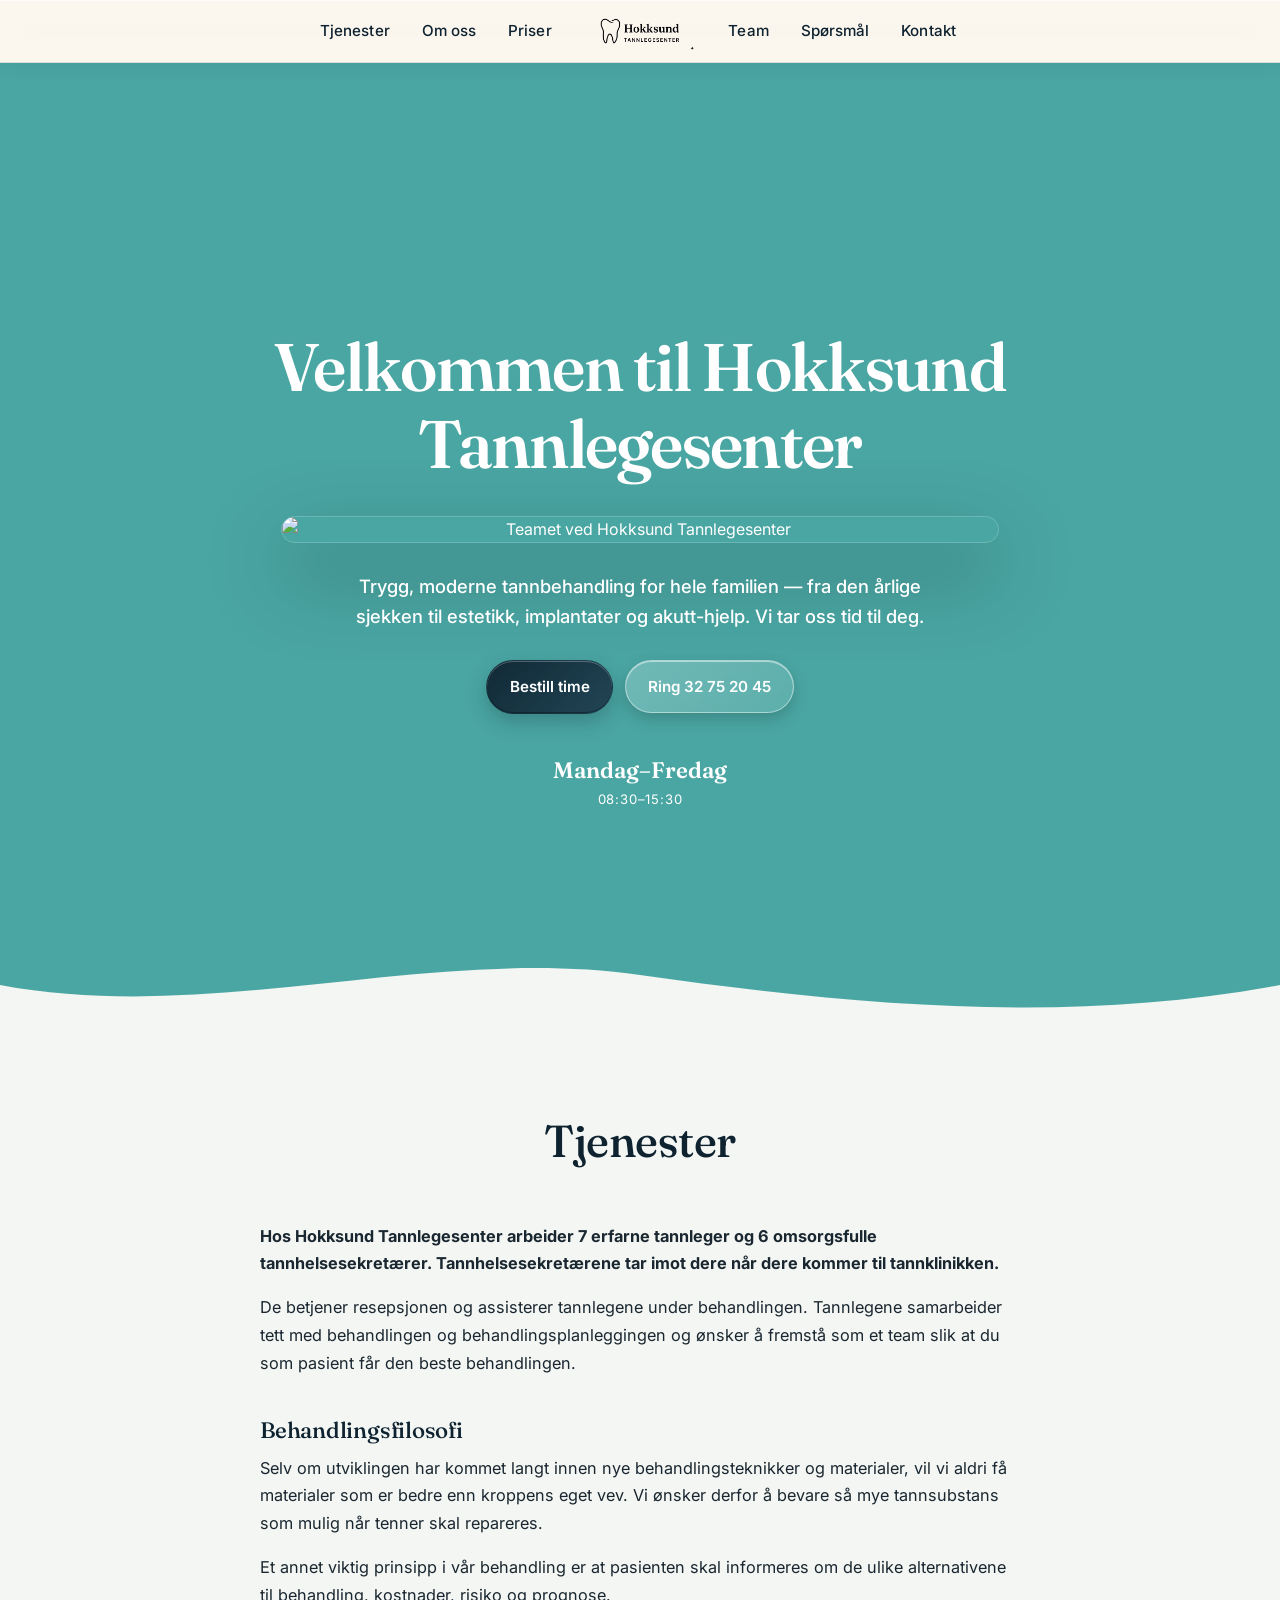
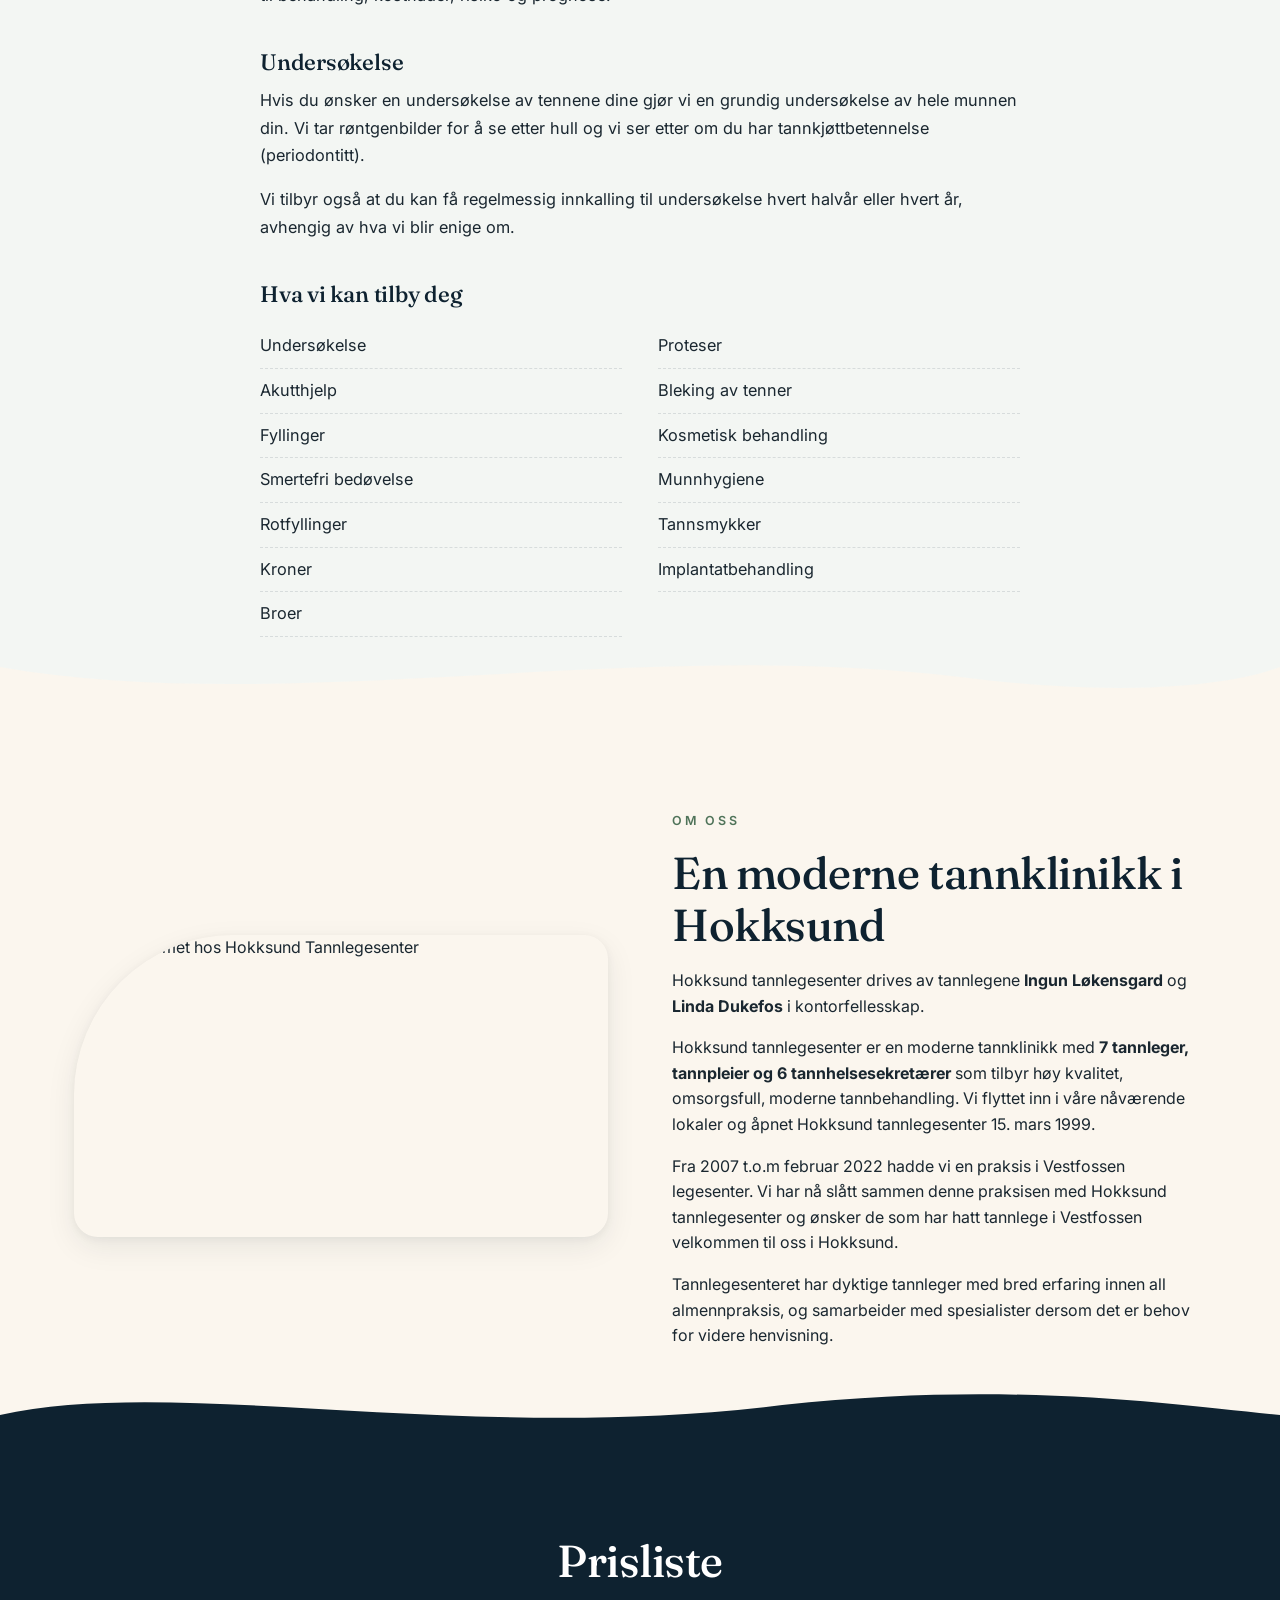
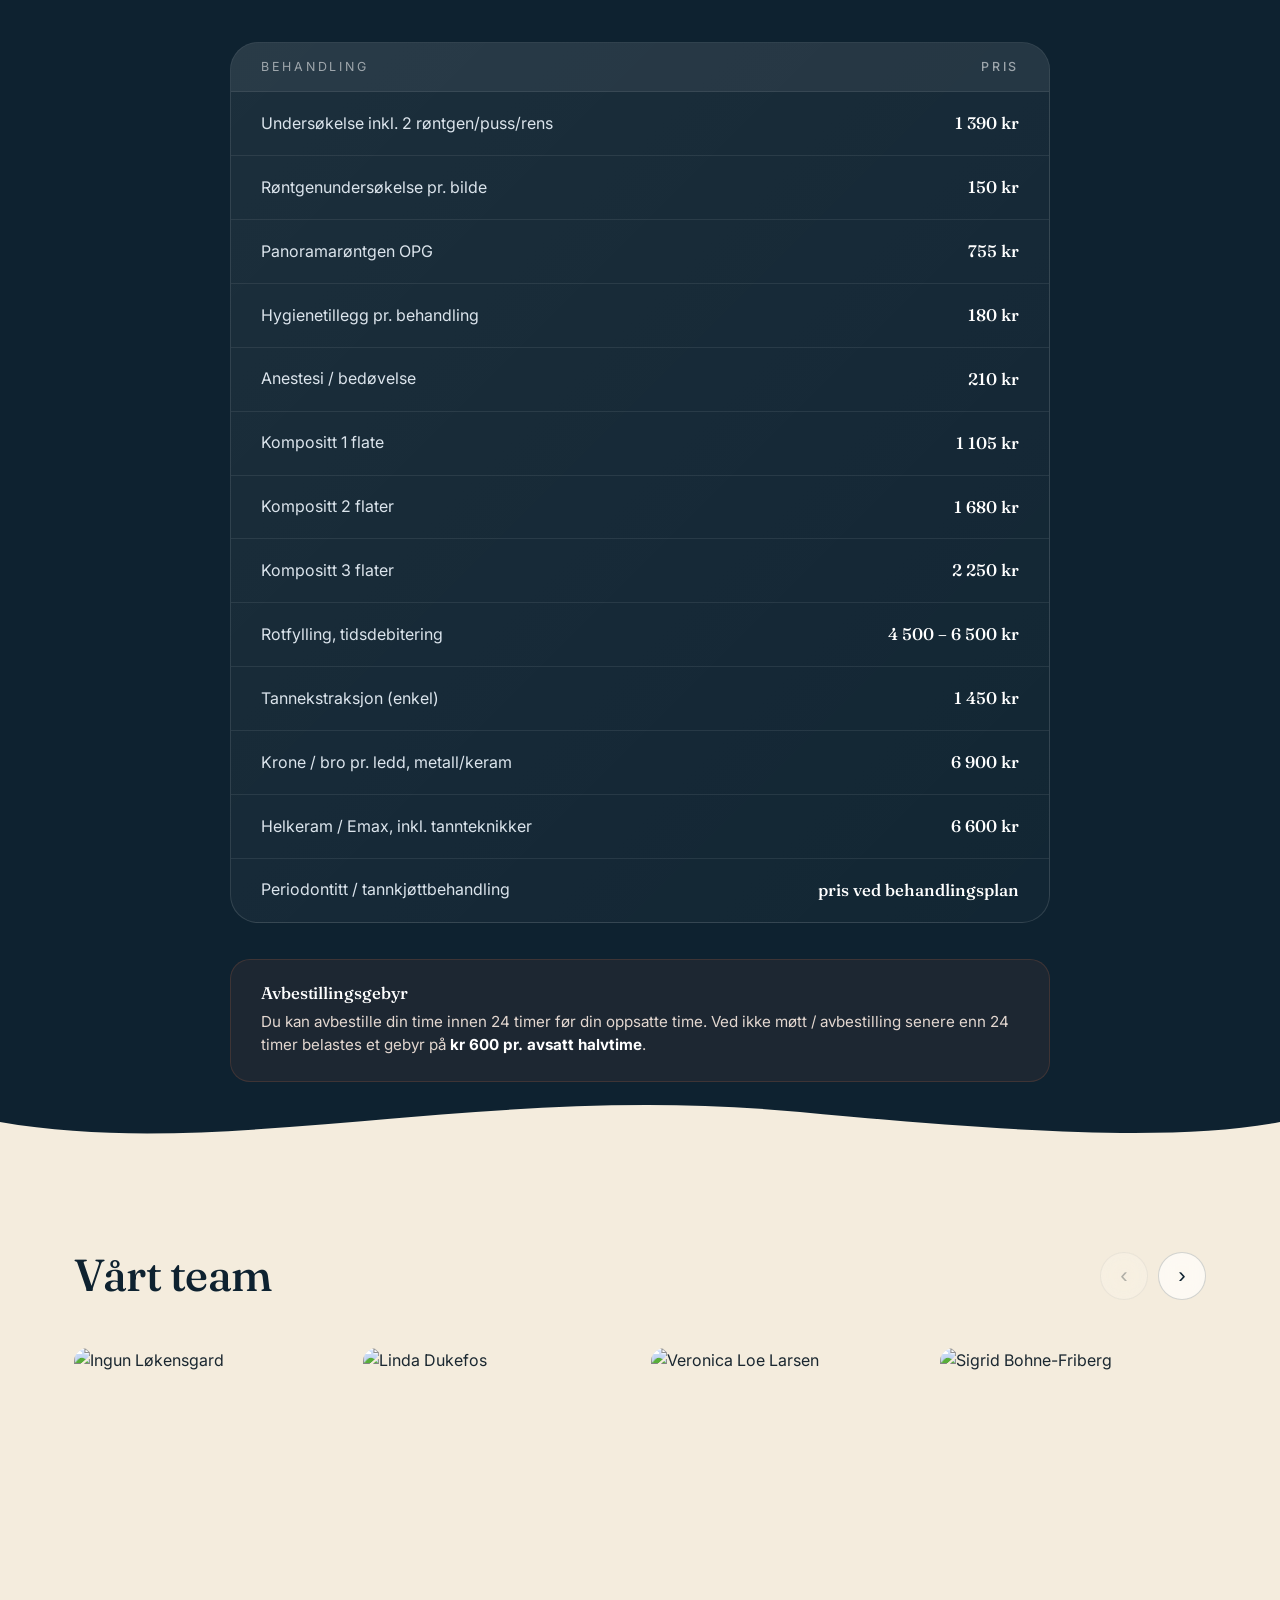
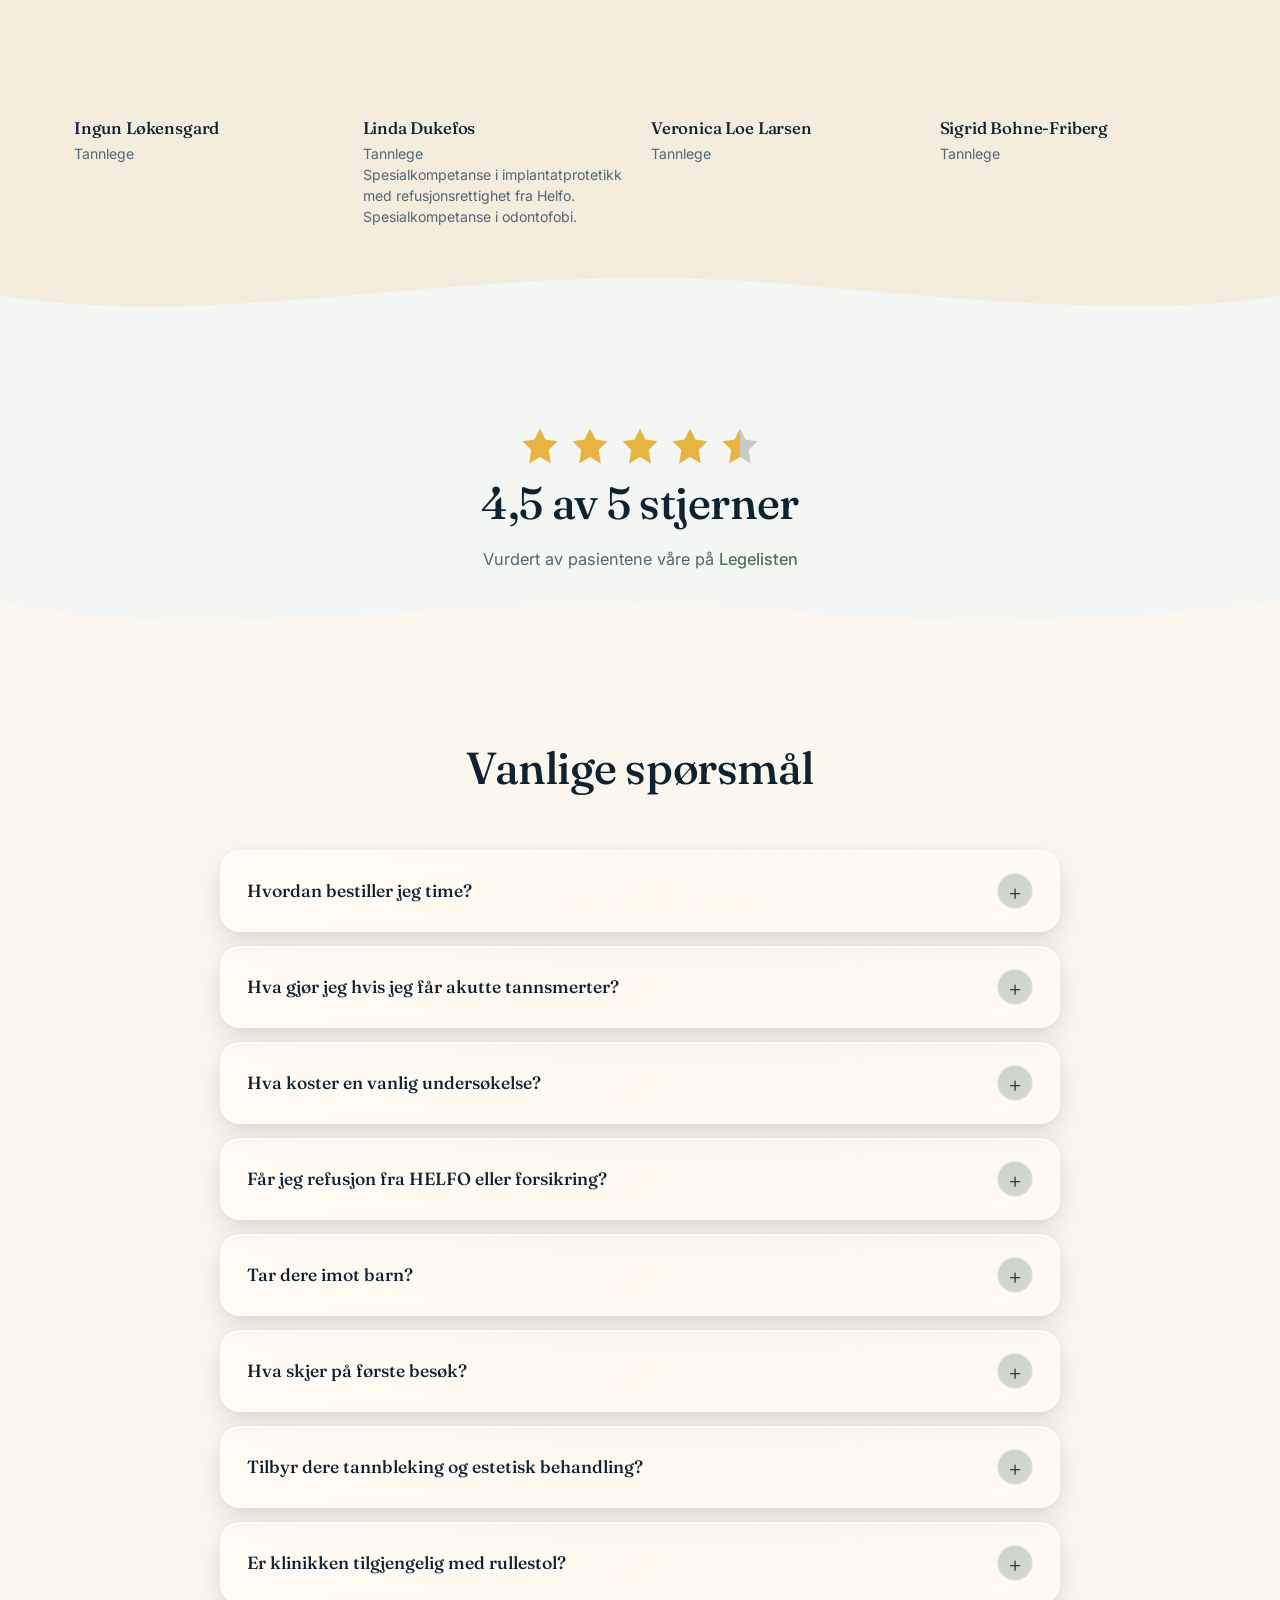
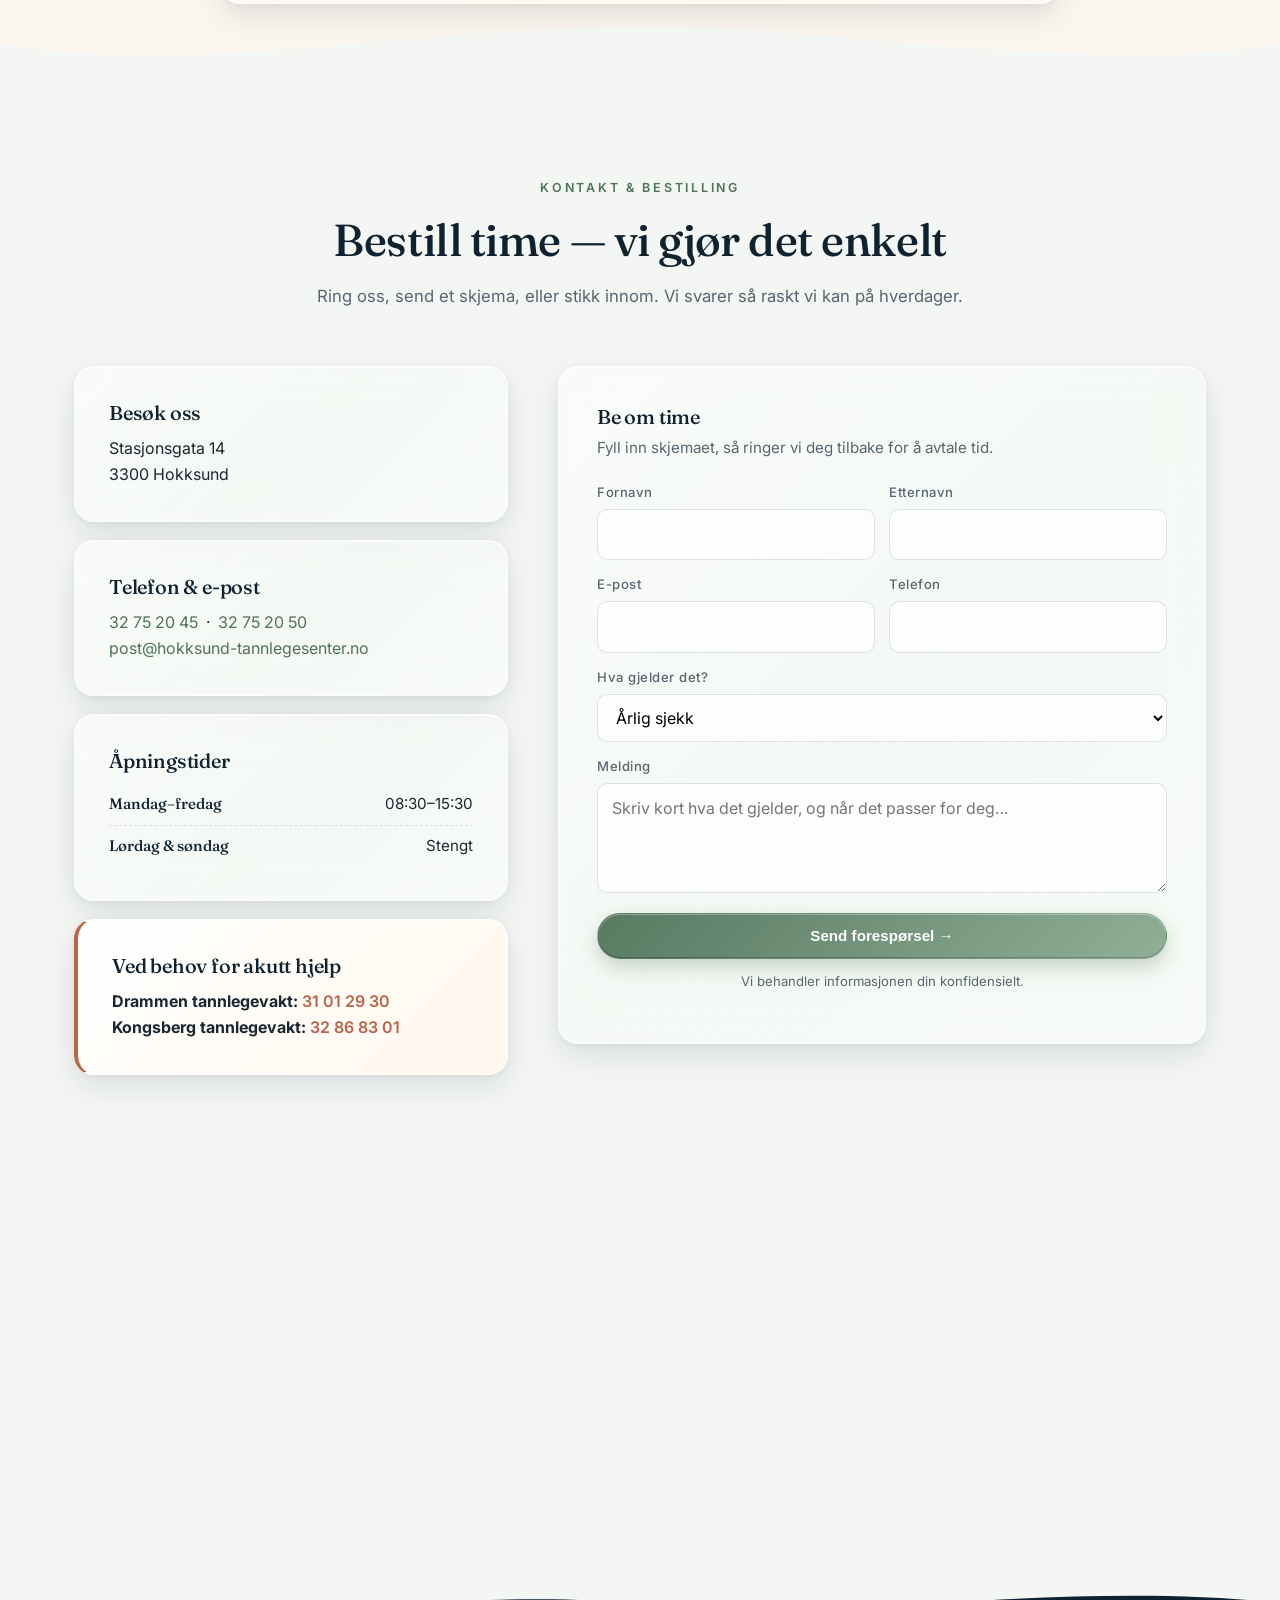
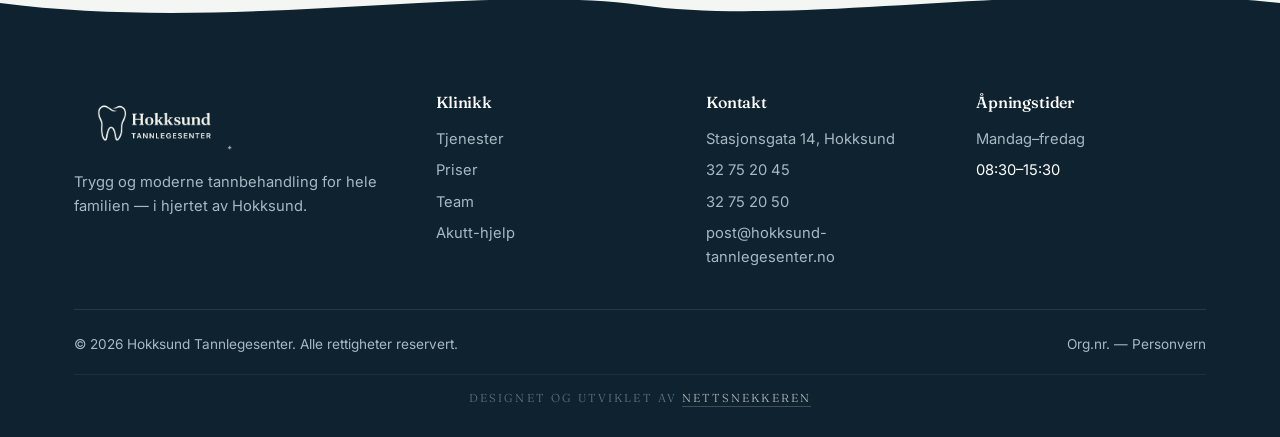
==== index.html @ 7dbadd1b "style(hero): lik font på hele overskriften — fjern italic-stil på klinikknavn" ====
<!doctype html>
<html lang="nb">
<head>
<meta charset="utf-8" />
<meta name="viewport" content="width=device-width,initial-scale=1" />
<title>Hokksund Tannlegesenter — Trygg og moderne tannhelse i Hokksund</title>
<meta name="description" content="Hokksund Tannlegesenter på Stasjonsgata 14. Allmenn tannbehandling, estetikk, implantater, kroner og akutt-hjelp. Bestill time enkelt på telefon eller skjema." />
<link rel="preconnect" href="https://fonts.googleapis.com">
<link rel="preconnect" href="https://fonts.gstatic.com" crossorigin>
<link href="https://fonts.googleapis.com/css2?family=Fraunces:ital,opsz,wght@0,9..144,400;0,9..144,500;0,9..144,600;0,9..144,700;1,9..144,400&family=Inter:wght@300;400;500;600;700&display=swap" rel="stylesheet">
<link rel="stylesheet" href="styles.css">
</head>
<body>

<header class="site">
  <div class="wrap nav nav-split">
    <nav class="menu menu-left" id="menu-left">
      <a href="#tjenester">Tjenester</a>
      <a href="#om">Om oss</a>
      <a href="#priser">Priser</a>
    </nav>
    <a href="#top" class="brand" aria-label="Hokksund Tannlegesenter">
      <img src="bilder/logo.png" alt="Hokksund Tannlegesenter" class="brand-logo" />
    </a>
    <nav class="menu menu-right" id="menu-right">
      <a href="#team">Team</a>
      <a href="#faq">Spørsmål</a>
      <a href="#kontakt">Kontakt</a>
    </nav>
    <button class="menu-toggle" aria-label="Meny" onclick="document.querySelectorAll('.menu').forEach(m=>m.classList.toggle('open'))">≡</button>
  </div>
</header>

<main id="top">

<!-- HERO -->
<section class="hero">
  <div class="blobs" aria-hidden="true"><span></span></div>
  <div class="wrap hero-grid">
    <div class="hero-copy reveal">
      <h1>Velkommen til Hokksund Tannlegesenter</h1>
      <img src="bilder/_TAB3661-Edit.jpg" alt="Teamet ved Hokksund Tannlegesenter" class="hero-team" />
      <p class="lead">Trygg, moderne tannbehandling for hele familien — fra den årlige sjekken til estetikk, implantater og akutt-hjelp. Vi tar oss tid til deg.</p>
      <div class="hero-cta">
        <a href="#bestill" class="btn btn-primary">Bestill time</a>
        <a href="tel:+4732752045" class="btn btn-ghost">Ring 32 75 20 45</a>
      </div>
      <div class="hero-meta">
        <div><b>Mandag–Fredag</b><span>08:30–15:30</span></div>
      </div>
    </div>
  </div>
  <div class="wave" aria-hidden="true">
    <svg viewBox="0 0 1440 80" preserveAspectRatio="none"><path d="M0,40 C240,80 480,0 720,30 C960,60 1200,80 1440,40 L1440,80 L0,80 Z" fill="#f3f6f3"/></svg>
  </div>
</section>

<!-- TJENESTER -->
<section class="services" id="tjenester">
  <div class="blobs" aria-hidden="true"><span></span></div>
  <div class="wrap">
    <div class="section-head reveal">
      <h2>Tjenester</h2>
    </div>

    <div class="services-text reveal">
      <p><b>Hos Hokksund Tannlegesenter arbeider 7 erfarne tannleger og 6 omsorgsfulle tannhelsesekretærer. Tannhelsesekretærene tar imot dere når dere kommer til tannklinikken.</b></p>
      <p>De betjener resepsjonen og assisterer tannlegene under behandlingen. Tannlegene samarbeider tett med behandlingen og behandlingsplanleggingen og ønsker å fremstå som et team slik at du som pasient får den beste behandlingen.</p>

      <h3>Behandlingsfilosofi</h3>
      <p>Selv om utviklingen har kommet langt innen nye behandlingsteknikker og materialer, vil vi aldri få materialer som er bedre enn kroppens eget vev. Vi ønsker derfor å bevare så mye tannsubstans som mulig når tenner skal repareres.</p>
      <p>Et annet viktig prinsipp i vår behandling er at pasienten skal informeres om de ulike alternativene til behandling, kostnader, risiko og prognose.</p>

      <h3>Undersøkelse</h3>
      <p>Hvis du ønsker en undersøkelse av tennene dine gjør vi en grundig undersøkelse av hele munnen din. Vi tar røntgenbilder for å se etter hull og vi ser etter om du har tannkjøttbetennelse (periodontitt).</p>
      <p>Vi tilbyr også at du kan få regelmessig innkalling til undersøkelse hvert halvår eller hvert år, avhengig av hva vi blir enige om.</p>

      <h3>Hva vi kan tilby deg</h3>
      <ul>
        <li>Undersøkelse</li>
        <li>Akutthjelp</li>
        <li>Fyllinger</li>
        <li>Smertefri bedøvelse</li>
        <li>Rotfyllinger</li>
        <li>Kroner</li>
        <li>Broer</li>
        <li>Proteser</li>
        <li>Bleking av tenner</li>
        <li>Kosmetisk behandling</li>
        <li>Munnhygiene</li>
        <li>Tannsmykker</li>
        <li>Implantatbehandling</li>
      </ul>
    </div>
  </div>
  <div class="wave" aria-hidden="true">
    <svg viewBox="0 0 1440 80" preserveAspectRatio="none"><path d="M0,30 C320,80 720,0 1080,40 C1260,60 1380,50 1440,30 L1440,80 L0,80 Z" fill="#fbf6ee"/></svg>
  </div>
</section>

<!-- OM OSS -->
<section class="about" id="om">
  <div class="wrap about-grid">
    <div class="about-img reveal">
      <img src="bilder/banner_da9343d978b34caf89ab7053d67ffefe.jpg" alt="Venterommet hos Hokksund Tannlegesenter" />
    </div>
    <div class="about-text reveal">
      <span class="eyebrow">Om oss</span>
      <h2>En moderne tannklinikk i Hokksund</h2>
      <p>Hokksund tannlegesenter drives av tannlegene <b>Ingun Løkensgard</b> og <b>Linda Dukefos</b> i kontorfellesskap.</p>
      <p>Hokksund tannlegesenter er en moderne tannklinikk med <b>7 tannleger, tannpleier og 6 tannhelsesekretærer</b> som tilbyr høy kvalitet, omsorgsfull, moderne tannbehandling. Vi flyttet inn i våre nåværende lokaler og åpnet Hokksund tannlegesenter 15. mars 1999.</p>
      <p>Fra 2007 t.o.m februar 2022 hadde vi en praksis i Vestfossen legesenter. Vi har nå slått sammen denne praksisen med Hokksund tannlegesenter og ønsker de som har hatt tannlege i Vestfossen velkommen til oss i Hokksund.</p>
      <p>Tannlegesenteret har dyktige tannleger med bred erfaring innen all almennpraksis, og samarbeider med spesialister dersom det er behov for videre henvisning.</p>
    </div>
  </div>
  <div class="wave" aria-hidden="true">
    <svg viewBox="0 0 1440 80" preserveAspectRatio="none"><path d="M0,50 C200,10 520,80 880,40 C1140,15 1320,40 1440,50 L1440,80 L0,80 Z" fill="#0e2230"/></svg>
  </div>
</section>

<!-- PRISER -->
<section class="prices" id="priser">
  <div class="blobs dark" aria-hidden="true"><span></span></div>
  <div class="wrap">
    <div class="section-head reveal">
      <h2>Prisliste</h2>
    </div>

    <div class="price-table reveal">
      <div class="price-row price-head"><span>Behandling</span><span>Pris</span></div>
      <div class="price-row"><span>Undersøkelse inkl. 2 røntgen/puss/rens</span><span>1 390 kr</span></div>
      <div class="price-row"><span>Røntgenundersøkelse pr. bilde</span><span>150 kr</span></div>
      <div class="price-row"><span>Panoramarøntgen OPG</span><span>755 kr</span></div>
      <div class="price-row"><span>Hygienetillegg pr. behandling</span><span>180 kr</span></div>
      <div class="price-row"><span>Anestesi / bedøvelse</span><span>210 kr</span></div>
      <div class="price-row"><span>Kompositt 1 flate</span><span>1 105 kr</span></div>
      <div class="price-row"><span>Kompositt 2 flater</span><span>1 680 kr</span></div>
      <div class="price-row"><span>Kompositt 3 flater</span><span>2 250 kr</span></div>
      <div class="price-row"><span>Rotfylling, tidsdebitering</span><span>4 500 – 6 500 kr</span></div>
      <div class="price-row"><span>Tannekstraksjon (enkel)</span><span>1 450 kr</span></div>
      <div class="price-row"><span>Krone / bro pr. ledd, metall/keram</span><span>6 900 kr</span></div>
      <div class="price-row"><span>Helkeram / Emax, inkl. tannteknikker</span><span>6 600 kr</span></div>
      <div class="price-row"><span>Periodontitt / tannkjøttbehandling</span><span>pris ved behandlingsplan</span></div>
    </div>

    <div class="price-note reveal">
      <h4>Avbestillingsgebyr</h4>
      <p>Du kan avbestille din time innen 24 timer før din oppsatte time. Ved ikke møtt / avbestilling senere enn 24 timer belastes et gebyr på <b>kr 600 pr. avsatt halvtime</b>.</p>
    </div>
  </div>
  <div class="wave" aria-hidden="true">
    <svg viewBox="0 0 1440 80" preserveAspectRatio="none"><path d="M0,40 C260,80 540,0 900,30 C1140,50 1320,60 1440,40 L1440,80 L0,80 Z" fill="#f4ecdd"/></svg>
  </div>
</section>

<!-- TEAM -->
<section class="team" id="team">
  <div class="wrap">
    <div class="team-head reveal">
      <h2 style="margin:0">Vårt team</h2>
      <div class="carousel-controls" role="group" aria-label="Bla i team">
        <button class="car-btn" id="car-prev" aria-label="Forrige">‹</button>
        <button class="car-btn" id="car-next" aria-label="Neste">›</button>
      </div>
    </div>

    <div class="carousel reveal" id="team-carousel" tabindex="0" aria-label="Team-medlemmer">
      <article class="member">
        <img src="bilder/Ansatte/9d9726_5709b20d16c748d5910fba307d725a94~mv2_d_4912_7360_s_4_2.jpg" alt="Ingun Løkensgard" />
        <h4>Ingun Løkensgard</h4><span>Tannlege</span>
      </article>
      <article class="member">
        <img src="bilder/Ansatte/9d9726_c5de502cf5ed40feb61318f4809c5e9b~mv2_d_4912_7360_s_4_2.jpg" alt="Linda Dukefos" />
        <h4>Linda Dukefos</h4><span>Tannlege<br/>Spesialkompetanse i implantatprotetikk med refusjonsrettighet fra Helfo.<br/>Spesialkompetanse i odontofobi.</span>
      </article>
      <article class="member">
        <img src="bilder/Ansatte/9d9726_d9734b2fefc6433e8aa68c0edeaa9358~mv2_d_4912_7360_s_4_2.jpg" alt="Veronica Loe Larsen" />
        <h4>Veronica Loe Larsen</h4><span>Tannlege</span>
      </article>
      <article class="member">
        <img src="bilder/Ansatte/9d9726_a587ebb0a6254f548a4bd595db4a33b5~mv2_d_4912_7360_s_4_2.jpg" alt="Sigrid Bohne-Friberg" />
        <h4>Sigrid Bohne-Friberg</h4><span>Tannlege</span>
      </article>
      <article class="member">
        <img src="bilder/Ansatte/9d9726_49d2523dfeb4492e8a2172c023536623~mv2_d_4912_7360_s_4_2.jpg" alt="Line Gabriella Nagy" />
        <h4>Line Gabriella Nagy</h4><span>Tannlege</span>
      </article>
      <article class="member">
        <img src="bilder/Ansatte/9d9726_08f75b2525c740449045a3bdc81ad607~mv2_d_4912_7360_s_4_2.jpg" alt="Kristine Andersen" />
        <h4>Kristine Andersen</h4><span>Tannlege</span>
      </article>
      <article class="member">
        <img src="bilder/Ansatte/9d9726_74bdf4f4dee646059ee83fc2f7d2f920~mv2_d_4912_7360_s_4_2.jpg" alt="Silvana Milkovska" />
        <h4>Silvana Milkovska</h4><span>Tannlege</span>
      </article>
      <article class="member">
        <img src="bilder/Ansatte/9d9726_fd5a722022444f3eabf782ca7594ec07~mv2_d_4912_7360_s_4_2.jpg" alt="Randi Engebretsen" />
        <h4>Randi Engebretsen</h4><span>Aut. tannhelsesekretær</span>
      </article>
      <article class="member">
        <img src="bilder/Ansatte/9d9726_9fcf9fbbc71442aeb395d7d6aade887b~mv2_d_4912_7360_s_4_2.jpg" alt="Marianne Nysether" />
        <h4>Marianne Nysether</h4><span>Aut. tannhelsesekretær</span>
      </article>
      <article class="member">
        <img src="bilder/Ansatte/9d9726_e8ac07d6155d4b83946bbc6d4ac68658~mv2_d_4912_7360_s_4_2.jpg" alt="Aud Edith Kristoffersen" />
        <h4>Aud Edith Kristoffersen</h4><span>Aut. tannhelsesekretær</span>
      </article>
      <article class="member">
        <img src="bilder/Ansatte/9d9726_eac9f9061520437da6060634a8404cae~mv2_d_4912_7360_s_4_2.jpg" alt="Bente Amundsen" />
        <h4>Bente Amundsen</h4><span>Aut. tannhelsesekretær</span>
      </article>
      <article class="member">
        <img src="bilder/Ansatte/9d9726_4b47825a858947f2b6a1b3e20173b22b~mv2_d_4912_7360_s_4_2.jpg" alt="Trude H. Dokken" />
        <h4>Trude H. Dokken</h4><span>Aut. tannhelsesekretær</span>
      </article>
      <article class="member">
        <img src="bilder/Ansatte/9d9726_b13def73fffd489882cf2a39eb89780d~mv2_d_4912_7360_s_4_2.jpg" alt="Derya Aktas" />
        <h4>Derya Aktas</h4><span>Aut. tannhelsesekretær</span>
      </article>
      <article class="member">
        <img src="bilder/Ansatte/9d9726_b59a563bb10b45efb776bad9b467e5b8~mv2.jpg" alt="Zeynep Ipek" />
        <h4>Zeynep Ipek</h4><span>Aut. tannhelsesekretær</span>
      </article>
    </div>
  </div>
  <div class="wave" aria-hidden="true">
    <svg viewBox="0 0 1440 80" preserveAspectRatio="none"><path d="M0,40 C260,80 540,0 900,30 C1140,50 1320,60 1440,40 L1440,80 L0,80 Z" fill="#f3f6f3"/></svg>
  </div>
</section>

<!-- ANMELDELSER -->
<section class="reviews" id="anmeldelser">
  <div class="wrap">
    <div class="rev-compact reveal">
      <div class="stars-big" aria-label="4,5 av 5 stjerner">
        <svg viewBox="0 0 24 24" class="star" aria-hidden="true"><path d="M12 2l3.09 6.26L22 9.27l-5 4.87L18.18 22 12 18.27 5.82 22 7 14.14l-5-4.87 6.91-1.01L12 2z" fill="currentColor"/></svg>
        <svg viewBox="0 0 24 24" class="star" aria-hidden="true"><path d="M12 2l3.09 6.26L22 9.27l-5 4.87L18.18 22 12 18.27 5.82 22 7 14.14l-5-4.87 6.91-1.01L12 2z" fill="currentColor"/></svg>
        <svg viewBox="0 0 24 24" class="star" aria-hidden="true"><path d="M12 2l3.09 6.26L22 9.27l-5 4.87L18.18 22 12 18.27 5.82 22 7 14.14l-5-4.87 6.91-1.01L12 2z" fill="currentColor"/></svg>
        <svg viewBox="0 0 24 24" class="star" aria-hidden="true"><path d="M12 2l3.09 6.26L22 9.27l-5 4.87L18.18 22 12 18.27 5.82 22 7 14.14l-5-4.87 6.91-1.01L12 2z" fill="currentColor"/></svg>
        <svg viewBox="0 0 24 24" class="star" aria-hidden="true">
          <defs>
            <linearGradient id="halfStar"><stop offset="50%" stop-color="currentColor"/><stop offset="50%" stop-color="rgba(0,0,0,.18)"/></linearGradient>
          </defs>
          <path d="M12 2l3.09 6.26L22 9.27l-5 4.87L18.18 22 12 18.27 5.82 22 7 14.14l-5-4.87 6.91-1.01L12 2z" fill="url(#halfStar)"/>
        </svg>
      </div>
      <h2>4,5 av 5 stjerner</h2>
      <p>Vurdert av pasientene våre på <a href="https://www.legelisten.no/klinikker/2674-hokksund-tannlegesenter" target="_blank" rel="noopener">Legelisten</a></p>
    </div>
  </div>
  <div class="wave" aria-hidden="true">
    <svg viewBox="0 0 1440 80" preserveAspectRatio="none"><path d="M0,30 C260,80 540,10 900,40 C1140,60 1320,40 1440,30 L1440,80 L0,80 Z" fill="#fbf6ee"/></svg>
  </div>
</section>

<!-- FAQ -->
<section class="faq" id="faq">
  <div class="blobs" aria-hidden="true"><span></span></div>
  <div class="wrap">
    <div class="section-head reveal">
      <h2>Vanlige spørsmål</h2>
    </div>

    <div class="faq-list">
      <details class="faq-item reveal">
        <summary>Hvordan bestiller jeg time?</summary>
        <div class="answer"><p>Du kan ringe oss på <a href="tel:+4732752045">32 75 20 45</a> eller <a href="tel:+4732752050">32 75 20 50</a> i åpningstiden, eller fylle ut <a href="#bestill">timebestillingsskjemaet</a> nederst på siden. Vi tar kontakt så raskt vi kan.</p></div>
      </details>

      <details class="faq-item reveal">
        <summary>Hva gjør jeg hvis jeg får akutte tannsmerter?</summary>
        <div class="answer">
          <p>Ring oss tidlig på dagen — vi forsøker alltid å sette av tid samme dag for akutte tilfeller.</p>
          <p>Trenger du hjelp i helger eller på kveldstid, kan du kontakte <b>Drammen tannlegevakt</b> på <a href="tel:+4731012930">31 01 29 30</a> eller <b>Kongsberg tannlegevakt</b> på <a href="tel:+4732868301">32 86 83 01</a>.</p>
        </div>
      </details>

      <details class="faq-item reveal">
        <summary>Hva koster en vanlig undersøkelse?</summary>
        <div class="answer"><p>En årlig sjekk med klinisk undersøkelse, røntgen og enkel rens starter på rundt <b>950 kr</b>. Endelig pris avhenger av hva som blir gjort. Du får alltid et prisoverslag før vi starter mer omfattende behandling.</p></div>
      </details>

      <details class="faq-item reveal">
        <summary>Får jeg refusjon fra HELFO eller forsikring?</summary>
        <div class="answer"><p>Enkelte behandlinger kan gi rett til trygderefusjon — for eksempel ved alvorlig periodontitt, sjeldne medisinske tilstander eller behandling etter ulykker. Vi hjelper deg gjerne med å finne ut om du har krav på støtte, og sender refusjonskrav direkte til HELFO der det er aktuelt.</p></div>
      </details>

      <details class="faq-item reveal">
        <summary>Tar dere imot barn?</summary>
        <div class="answer"><p>Barn og ungdom under 18–24 år har rett til gratis eller subsidiert tannbehandling i Den offentlige tannhelsetjenesten. Vi tar likevel imot barn for behandling utenom det offentlige tilbudet — og vi gjør det vi kan for at de skal ha en trygg og positiv opplevelse hos tannlegen.</p></div>
      </details>

      <details class="faq-item reveal">
        <summary>Hva skjer på første besøk?</summary>
        <div class="answer"><p>På et førstegangsbesøk gjør vi en grundig undersøkelse av tenner, tannkjøtt og bittforhold. Vi tar nødvendige røntgenbilder, snakker om eventuelle bekymringer du har, og legger sammen en plan for videre behandling — uten forpliktelser.</p></div>
      </details>

      <details class="faq-item reveal">
        <summary>Tilbyr dere tannbleking og estetisk behandling?</summary>
        <div class="answer"><p>Ja. Vi tilbyr profesjonell tannbleking — både hjemmebleking med tilpassede skinner og bleking på klinikken — i tillegg til tannfargede fyllinger, fasetter og kroner. Vi finner løsningen som passer best for deg.</p></div>
      </details>

      <details class="faq-item reveal">
        <summary>Er klinikken tilgjengelig med rullestol?</summary>
        <div class="answer"><p>Klinikken ligger sentralt i Hokksund med kort vei fra stasjonen. Ta gjerne kontakt på forhånd hvis du har spesielle behov, så legger vi til rette for besøket.</p></div>
      </details>
    </div>
  </div>
  <div class="wave" aria-hidden="true">
    <svg viewBox="0 0 1440 80" preserveAspectRatio="none"><path d="M0,40 C260,80 540,0 900,30 C1140,50 1320,60 1440,40 L1440,80 L0,80 Z" fill="#f3f6f3"/></svg>
  </div>
</section>

<!-- KONTAKT / BESTILL -->
<section class="contact" id="kontakt">
  <div class="blobs" aria-hidden="true"><span></span></div>
  <div class="wrap">
    <div class="section-head reveal">
      <span class="eyebrow">Kontakt &amp; bestilling</span>
      <h2>Bestill time — vi gjør det enkelt</h2>
      <p>Ring oss, send et skjema, eller stikk innom. Vi svarer så raskt vi kan på hverdager.</p>
    </div>

    <div class="contact-grid">
      <div class="reveal">

        <div class="info-block">
          <h3>Besøk oss</h3>
          <p style="margin:0">Stasjonsgata 14<br/>3300 Hokksund</p>
        </div>

        <div class="info-block">
          <h3>Telefon &amp; e-post</h3>
          <p style="margin:0">
            <a href="tel:+4732752045">32 75 20 45</a> &nbsp;·&nbsp;
            <a href="tel:+4732752050">32 75 20 50</a><br/>
            <a href="mailto:post@hokksund-tannlegesenter.no">post@hokksund-tannlegesenter.no</a>
          </p>
        </div>

        <div class="info-block">
          <h3>Åpningstider</h3>
          <div class="hours-row"><b>Mandag–fredag</b><span>08:30–15:30</span></div>
          <div class="hours-row"><b>Lørdag &amp; søndag</b><span>Stengt</span></div>
        </div>

        <div class="info-block alarm" id="akutt">
          <h3>Ved behov for akutt hjelp</h3>
          <p style="margin:0">
            <b>Drammen tannlegevakt:</b> <a href="tel:+4731012930">31 01 29 30</a><br/>
            <b>Kongsberg tannlegevakt:</b> <a href="tel:+4732868301">32 86 83 01</a>
          </p>
        </div>

      </div>

      <form class="book reveal" id="bestill" onsubmit="event.preventDefault();this.querySelector('button').textContent='Takk! Vi tar kontakt.';">
        <h3>Be om time</h3>
        <p class="sub">Fyll inn skjemaet, så ringer vi deg tilbake for å avtale tid.</p>
        <div class="row">
          <div class="field"><label for="fnavn">Fornavn</label><input id="fnavn" name="fornavn" required /></div>
          <div class="field"><label for="enavn">Etternavn</label><input id="enavn" name="etternavn" required /></div>
        </div>
        <div class="row">
          <div class="field"><label for="epost">E-post</label><input id="epost" name="email" type="email" required /></div>
          <div class="field"><label for="tlf">Telefon</label><input id="tlf" name="telefon" type="tel" required /></div>
        </div>
        <div class="field" style="margin-bottom:14px">
          <label for="behov">Hva gjelder det?</label>
          <select id="behov" name="behov">
            <option>Årlig sjekk</option>
            <option>Tannrens</option>
            <option>Tannverk / akutt</option>
            <option>Estetisk behandling</option>
            <option>Implantat / krone</option>
            <option>Annet</option>
          </select>
        </div>
        <div class="field" style="margin-bottom:14px">
          <label for="melding">Melding</label>
          <textarea id="melding" name="melding" placeholder="Skriv kort hva det gjelder, og når det passer for deg…"></textarea>
        </div>
        <button class="btn btn-sage" type="submit">Send forespørsel →</button>
        <p class="form-note">Vi behandler informasjonen din konfidensielt.</p>
      </form>
    </div>
  </div>

  <div class="map-wrap reveal">
    <iframe loading="lazy" src="https://www.google.com/maps?q=Stasjonsgata%2014%203300%20Hokksund&output=embed" title="Kart over Hokksund Tannlegesenter"></iframe>
    <div class="map-wave map-wave-top" aria-hidden="true">
      <svg viewBox="0 0 1440 60" preserveAspectRatio="none"><path d="M0,0 L1440,0 L1440,30 C1180,60 900,0 720,28 C540,55 260,5 0,32 Z" fill="#f3f6f3"/></svg>
    </div>
    <div class="map-wave map-wave-bottom" aria-hidden="true">
      <svg viewBox="0 0 1440 60" preserveAspectRatio="none"><path d="M0,30 C260,60 540,10 720,32 C900,55 1180,5 1440,30 L1440,60 L0,60 Z" fill="#0e2230"/></svg>
    </div>
  </div>
</section>

</main>

<footer>
  <div class="wrap">
    <div class="footer-grid">
      <div>
        <div class="brand" style="display:block">
          <img src="bilder/logo.png" alt="Hokksund Tannlegesenter" style="height:60px;width:auto;display:block" />
        </div>
        <p style="margin-top:18px;max-width:36ch">Trygg og moderne tannbehandling for hele familien — i hjertet av Hokksund.</p>
      </div>
      <div>
        <h4>Klinikk</h4>
        <ul>
          <li><a href="#tjenester">Tjenester</a></li>
          <li><a href="#priser">Priser</a></li>
          <li><a href="#team">Team</a></li>
          <li><a href="#akutt">Akutt-hjelp</a></li>
        </ul>
      </div>
      <div>
        <h4>Kontakt</h4>
        <ul>
          <li>Stasjonsgata 14, Hokksund</li>
          <li><a href="tel:+4732752045">32 75 20 45</a></li>
          <li><a href="tel:+4732752050">32 75 20 50</a></li>
          <li><a href="mailto:post@hokksund-tannlegesenter.no">post@hokksund-tannlegesenter.no</a></li>
        </ul>
      </div>
      <div>
        <h4>Åpningstider</h4>
        <ul>
          <li>Mandag–fredag</li>
          <li style="color:#fff">08:30–15:30</li>
        </ul>
      </div>
    </div>
    <div class="footer-bottom">
      <span>© <span id="yr"></span> Hokksund Tannlegesenter. Alle rettigheter reservert.</span>
      <span>Org.nr. — Personvern</span>
    </div>
    <div class="watermark">
      <span>Designet og utviklet av <a href="#" rel="noopener">Nettsnekkeren</a></span>
    </div>
  </div>
</footer>

<script>
  document.getElementById('yr').textContent = new Date().getFullYear();
  // Reveal on scroll
  const io = new IntersectionObserver((entries)=>{
    entries.forEach(e=>{ if(e.isIntersecting){ e.target.classList.add('in'); io.unobserve(e.target); } });
  },{threshold:.12});
  document.querySelectorAll('.reveal').forEach(el=>io.observe(el));
  // Close mobile menu on click
  document.querySelectorAll('.menu a').forEach(a=>a.addEventListener('click',()=>document.querySelectorAll('.menu').forEach(m=>m.classList.remove('open'))));

  // Open status pill
  (function(){
    const el = document.getElementById('open-status');
    if(!el) return;
    const label = el.querySelector('.label');
    const days = ['søndag','mandag','tirsdag','onsdag','torsdag','fredag','lørdag'];
    const OPEN_H = 8, OPEN_M = 30, CLOSE_H = 15, CLOSE_M = 30;
    const fmt = (h,m) => String(h).padStart(2,'0')+':'+String(m).padStart(2,'0');
    function compute(){
      const now = new Date();
      const d = now.getDay();
      const mins = now.getHours()*60 + now.getMinutes();
      const openMins = OPEN_H*60+OPEN_M, closeMins = CLOSE_H*60+CLOSE_M;
      const isWeekday = d>=1 && d<=5;
      if(isWeekday && mins>=openMins && mins<closeMins){
        el.classList.remove('closed');
        label.textContent = 'Åpent nå · stenger '+fmt(CLOSE_H,CLOSE_M);
        return;
      }
      el.classList.add('closed');
      // figure out next open day
      let addDays = 0;
      if(isWeekday && mins<openMins){
        addDays = 0;
      } else {
        addDays = 1;
        let nd = (d+1)%7;
        while(nd===0 || nd===6){ addDays++; nd = (nd+1)%7; }
      }
      const next = new Date(now); next.setDate(now.getDate()+addDays);
      const dayName = addDays===0 ? 'i dag' : (addDays===1 ? 'i morgen' : days[next.getDay()]);
      label.textContent = 'Stengt · åpner '+dayName+' kl '+fmt(OPEN_H,OPEN_M);
    }
    compute();
    setInterval(compute, 60000);
  })();

  // Team carousel
  (function(){
    const car = document.getElementById('team-carousel');
    const prev = document.getElementById('car-prev');
    const next = document.getElementById('car-next');
    if(!car || !prev || !next) return;
    const step = () => {
      const first = car.querySelector('.member');
      if(!first) return 320;
      const gap = parseFloat(getComputedStyle(car).gap) || 22;
      return first.getBoundingClientRect().width + gap;
    };
    const update = () => {
      prev.disabled = car.scrollLeft <= 4;
      next.disabled = car.scrollLeft + car.clientWidth >= car.scrollWidth - 4;
    };
    prev.addEventListener('click', () => car.scrollBy({left:-step()*2, behavior:'smooth'}));
    next.addEventListener('click', () => car.scrollBy({left: step()*2, behavior:'smooth'}));
    car.addEventListener('scroll', update, {passive:true});
    window.addEventListener('resize', update);
    update();
  })();
</script>
</body>
</html>
---- styles.css ----
:root{
    --sage-50:#f3f6f3;
    --sage-100:#e3ece4;
    --sage-200:#c6d8c8;
    --sage-400:#7ea185;
    --sage-600:#4f7359;
    --sage-800:#2f4736;
    --cream:#fbf6ee;
    --cream-2:#f4ecdd;
    --navy:#0e2230;
    --navy-2:#1b3447;
    --gold:#c89a52;
    --rust:#b8654a;
    --text:#1a2730;
    --muted:#566671;
    --line:rgba(14,34,48,.12);
    --line-2:rgba(14,34,48,.18);
    --shadow:0 10px 30px rgba(14,34,48,.08), 0 2px 8px rgba(14,34,48,.05);
    --radius:20px;
    --radius-lg:28px;

    /* Liquid glass tokens */
    --glass-bg:linear-gradient(135deg, rgba(255,255,255,.55) 0%, rgba(255,255,255,.28) 50%, rgba(255,255,255,.42) 100%);
    --glass-bg-dark:linear-gradient(135deg, rgba(255,255,255,.10) 0%, rgba(255,255,255,.04) 50%, rgba(255,255,255,.08) 100%);
    --glass-border:1px solid rgba(255,255,255,.55);
    --glass-border-dark:1px solid rgba(255,255,255,.14);
    --glass-shadow:
      0 1px 0 rgba(255,255,255,.7) inset,
      0 -1px 0 rgba(255,255,255,.18) inset,
      0 12px 32px rgba(14,34,48,.10),
      0 2px 8px rgba(14,34,48,.06);
    --glass-shadow-dark:
      0 1px 0 rgba(255,255,255,.18) inset,
      0 -1px 0 rgba(0,0,0,.25) inset,
      0 18px 50px rgba(0,0,0,.35);
    --glass-blur:saturate(180%) blur(22px);
  }
  .glass{
    background:var(--glass-bg);
    -webkit-backdrop-filter:var(--glass-blur);
    backdrop-filter:var(--glass-blur);
    border:var(--glass-border);
    box-shadow:var(--glass-shadow);
    border-radius:var(--radius);
  }
  .glass-dark{
    background:var(--glass-bg-dark);
    -webkit-backdrop-filter:var(--glass-blur);
    backdrop-filter:var(--glass-blur);
    border:var(--glass-border-dark);
    box-shadow:var(--glass-shadow-dark);
    border-radius:var(--radius);
  }
  /* Ambient color blobs — disabled */
  .blobs{display:none}
  .blobs::before,.blobs::after,.blobs span{
    content:"";position:absolute;border-radius:50%;filter:blur(80px);opacity:.55;
  }
  .blobs::before{width:520px;height:520px;background:#a8d0b1;top:-160px;left:-120px}
  .blobs::after{width:480px;height:480px;background:#f1d6a8;bottom:-180px;right:-120px}
  .blobs span{width:380px;height:380px;background:#c6d8c8;top:30%;right:20%}
  .blobs.dark::before{background:#3b6a8a;opacity:.55}
  .blobs.dark::after{background:#7ea185;opacity:.45}
  .blobs.dark span{background:#c89a52;opacity:.35}
  section > .wrap, section > .section-head{position:relative;z-index:1}
  section{overflow:hidden}
  *{box-sizing:border-box}
  html{scroll-behavior:smooth}
  body{
    margin:0;
    font-family:'Inter',system-ui,sans-serif;
    color:var(--text);
    background:var(--cream);
    line-height:1.6;
    -webkit-font-smoothing:antialiased;
  }
  h1,h2,h3,h4{
    font-family:'Fraunces',Georgia,serif;
    font-weight:500;
    letter-spacing:-0.01em;
    line-height:1.15;
    margin:0 0 .4em;
    color:var(--navy);
  }
  h1{font-size:clamp(2.2rem,5.4vw,4.2rem);font-weight:500}
  h2{font-size:clamp(1.8rem,3.6vw,2.8rem)}
  h3{font-size:1.25rem}
  p{margin:0 0 1em}
  a{color:var(--sage-600);text-decoration:none}
  a:hover{text-decoration:underline}
  .wrap{max-width:1180px;margin:0 auto;padding:0 24px}
  .eyebrow{
    display:inline-block;
    font-size:.78rem;letter-spacing:.22em;text-transform:uppercase;
    color:var(--sage-600);font-weight:600;margin-bottom:1rem;
  }
  .btn{
    display:inline-flex;align-items:center;gap:.5rem;
    padding:.85rem 1.4rem;border-radius:999px;
    font-weight:600;font-size:.95rem;
    transition:transform .25s cubic-bezier(.34,1.4,.64,1), box-shadow .25s ease, background .25s ease, color .2s ease, letter-spacing .25s ease;
    border:1px solid transparent;cursor:pointer;
    position:relative;overflow:hidden;
  }
  .btn::after{
    content:"";position:absolute;inset:0;
    background:linear-gradient(120deg, transparent 30%, rgba(255,255,255,.25) 50%, transparent 70%);
    transform:translateX(-100%);
    transition:transform .6s ease;
    pointer-events:none;
  }
  .btn:hover::after{transform:translateX(100%)}

  .btn-primary{
    background:linear-gradient(135deg,rgba(14,34,48,.95),rgba(27,52,71,.85));
    color:#fff;
    box-shadow:0 1px 0 rgba(255,255,255,.25) inset, 0 -1px 0 rgba(0,0,0,.3) inset, 0 8px 20px rgba(14,34,48,.25);
    -webkit-backdrop-filter:blur(10px);backdrop-filter:blur(10px);
  }
  .btn-primary:hover{
    text-decoration:none;
    transform:translateY(-3px) scale(1.02);
    letter-spacing:.02em;
    background:linear-gradient(135deg,rgba(14,34,48,1),rgba(27,52,71,.95));
    box-shadow:0 1px 0 rgba(255,255,255,.35) inset, 0 -1px 0 rgba(0,0,0,.3) inset, 0 16px 36px rgba(14,34,48,.45), 0 0 0 4px rgba(255,255,255,.08);
  }
  .btn-ghost{
    background:linear-gradient(135deg,rgba(255,255,255,.55),rgba(255,255,255,.25));
    color:var(--navy);
    -webkit-backdrop-filter:var(--glass-blur);backdrop-filter:var(--glass-blur);
    border:1px solid rgba(255,255,255,.65);
    box-shadow:0 1px 0 rgba(255,255,255,.7) inset, 0 6px 16px rgba(14,34,48,.08);
  }
  .btn-ghost:hover{
    text-decoration:none;
    transform:translateY(-3px) scale(1.02);
    letter-spacing:.02em;
    background:linear-gradient(135deg,rgba(255,255,255,.85),rgba(255,255,255,.55));
    border-color:rgba(255,255,255,.9);
    box-shadow:0 1px 0 rgba(255,255,255,.9) inset, 0 16px 36px rgba(14,34,48,.18), 0 0 0 4px rgba(255,255,255,.15);
  }
  .btn-sage{
    background:linear-gradient(135deg,rgba(79,115,89,.95),rgba(126,161,133,.85));
    color:#fff;
    box-shadow:0 1px 0 rgba(255,255,255,.3) inset, 0 -1px 0 rgba(0,0,0,.2) inset, 0 8px 20px rgba(79,115,89,.3);
  }
  .btn-sage:hover{
    text-decoration:none;
    transform:translateY(-3px) scale(1.02);
    letter-spacing:.02em;
    background:linear-gradient(135deg,rgba(79,115,89,1),rgba(126,161,133,.95));
    box-shadow:0 1px 0 rgba(255,255,255,.4) inset, 0 16px 36px rgba(79,115,89,.45), 0 0 0 4px rgba(126,161,133,.18);
  }

  /* NAV */
  header.site{
    position:sticky;top:0;z-index:50;
    width:100%;margin:0;
    -webkit-backdrop-filter:saturate(180%) blur(14px);
    backdrop-filter:saturate(180%) blur(14px);
    background:rgba(251,246,238,.92);
    border:0;
    border-bottom:1px solid var(--line);
    box-shadow:0 1px 0 rgba(255,255,255,.6) inset, 0 4px 18px rgba(14,34,48,.06);
    border-radius:0;
    color:var(--navy);
  }
  header.site .wrap{padding:0 24px}
  header.site .nav{padding:10px 0}
  header.site .brand{color:var(--navy)}
  header.site .brand-logo{filter:invert(1) brightness(.4)}
  header.site .menu a{color:var(--navy)}
  header.site .menu a:hover{color:var(--sage-600);text-shadow:none}
  /* Header: all three CTA elements as identical floating glass pills */
  header.site .nav-cta .btn,
  header.site .nav-cta .status-pill{
    display:inline-flex;align-items:center;gap:8px;
    padding:.7rem 1.15rem;
    border-radius:999px;
    font-size:.88rem;font-weight:500;line-height:1.2;
    color:#fff;
    background:linear-gradient(135deg,rgba(255,255,255,.14),rgba(255,255,255,.04));
    border:1px solid rgba(255,255,255,.22);
    box-shadow:
      0 1px 0 rgba(255,255,255,.28) inset,
      0 -1px 0 rgba(0,0,0,.12) inset,
      0 6px 18px rgba(0,0,0,.08);
    -webkit-backdrop-filter:blur(14px) saturate(160%);
    backdrop-filter:blur(14px) saturate(160%);
    transition:background .2s ease, transform .15s ease, box-shadow .2s ease;
  }
  header.site .nav-cta .btn:hover,
  header.site .nav-cta .status-pill:hover{
    background:linear-gradient(135deg,rgba(255,255,255,.22),rgba(255,255,255,.08));
    text-decoration:none;
    transform:translateY(-1px);
    box-shadow:0 1px 0 rgba(255,255,255,.35) inset, 0 -1px 0 rgba(0,0,0,.12) inset, 0 10px 24px rgba(0,0,0,.12);
  }
  header.site .menu-toggle{color:#fff}

  /* Open status pill */
  .status-pill{
    display:inline-flex;align-items:center;gap:8px;
    cursor:default;
  }
  .status-pill .dot{
    width:9px;height:9px;border-radius:50%;flex-shrink:0;
    background:#37d27a;
    box-shadow:0 0 0 3px rgba(55,210,122,.25), 0 0 10px rgba(55,210,122,.7);
    animation:pulse 2.2s ease-in-out infinite;
  }
  .status-pill.closed .dot{
    background:#e85a5a;
    box-shadow:0 0 0 3px rgba(232,90,90,.25), 0 0 10px rgba(232,90,90,.6);
  }
  @keyframes pulse{0%,100%{transform:scale(1);opacity:1}50%{transform:scale(1.15);opacity:.7}}
  @media(max-width:560px){.status-pill .label{display:none}.status-pill{padding:.55rem .7rem}}
  @media(max-width:600px){header.site{border-radius:24px;margin:0 8px}}
  @media(max-width:600px){header.site{border-radius:24px;margin:0 8px}}
  .nav{display:flex;align-items:center;justify-content:space-between;padding:14px 0}
  .nav-split{display:grid;grid-template-columns:1fr auto 1fr;gap:32px}
  .nav-split .menu-left{justify-self:end}
  .nav-split .menu-right{justify-self:start}
  .nav-split .brand{justify-self:center}
  .brand{display:flex;align-items:center;gap:12px;font-family:'Fraunces',serif;font-size:1.15rem;font-weight:600;color:var(--navy)}
  .brand .dot{width:34px;height:34px;border-radius:50%;background:var(--sage-600);display:grid;place-items:center;color:#fff;font-weight:700;font-family:'Fraunces',serif}
  .brand small{display:block;font-family:'Inter',sans-serif;font-size:.7rem;letter-spacing:.18em;color:var(--muted);text-transform:uppercase;font-weight:500}
  .brand-logo{height:42px;width:auto;display:block}
  @media(max-width:600px){.brand-logo{height:34px}}
  .menu{display:flex;gap:32px;align-items:center}
  .menu a{color:var(--navy);font-size:.95rem;font-weight:500;letter-spacing:.005em}
  .menu a:hover{color:var(--sage-600);text-decoration:none}
  .menu-toggle{display:none;background:none;border:0;font-size:1.6rem;cursor:pointer;color:var(--navy)}
  @media(max-width:900px){
    .nav-split{grid-template-columns:auto 1fr;gap:12px}
    .nav-split .brand{justify-self:start;grid-column:1}
    .menu{display:none}
    .menu-toggle{display:block;justify-self:end;grid-column:2}
    .menu.open{
      display:flex;position:absolute;left:0;right:0;
      background:var(--sage-600);flex-direction:column;
      align-items:flex-start;padding:18px 24px;
      gap:14px;
    }
    .menu-left.open{top:100%}
    .menu-right.open{top:calc(100% + 156px);border-top:1px solid rgba(255,255,255,.18)}
    .menu.open a{color:#fff}
  }

  /* HERO — full bleed waiting room image */
  .hero{
    position:relative;overflow:hidden;min-height:88vh;
    background:#4aa6a3;
    isolation:isolate;
  }
  .hero-grid{
    position:relative;z-index:2;
    display:flex;flex-direction:column;align-items:center;justify-content:center;
    text-align:center;
    min-height:88vh;
    padding:140px 0 100px;
  }
  .hero-copy{color:#fff;max-width:780px;text-align:center}
  .hero-copy .hero-cta{justify-content:center}
  .hero-copy .hero-meta{justify-content:center}
  .hero-photo{
    width:100%;
    border-radius:24px;overflow:hidden;
    box-shadow:0 40px 100px rgba(0,0,0,.45);
    border:1px solid rgba(255,255,255,.22);
    transform:rotate(1.5deg);
    line-height:0;
  }
  .hero-photo img{width:100%;height:auto;display:block}
  @media(max-width:900px){
    .hero-grid{grid-template-columns:1fr;gap:40px;padding:120px 0 80px}
    .hero-photo{max-width:520px;justify-self:center;transform:none}
  }
  .hero-copy h1{
    color:#ffffff;
    font-weight:600;
    letter-spacing:-0.025em;
    margin-bottom:.5em;
  }
  .hero-copy h1 .accent{color:#ffffff;font-style:italic;font-weight:500}
  .hero-team{
    display:block;margin:0 auto 1.8rem;
    max-width:min(820px, 92%);
    width:100%;height:auto;
    border-radius:24px;
    box-shadow:0 30px 80px rgba(0,0,0,.35);
    border:1px solid rgba(255,255,255,.18);
  }
  .hero-copy p.lead{color:#ffffff!important;font-weight:500}
  .hero-meta b{color:#fff!important;font-weight:600}
  .hero-meta span{color:#fff!important}
  .hero .btn-ghost{
    background:linear-gradient(135deg,rgba(255,255,255,.22),rgba(255,255,255,.10));
    color:#fff;border-color:rgba(255,255,255,.45);
    box-shadow:0 1px 0 rgba(255,255,255,.5) inset, 0 6px 16px rgba(0,0,0,.18);
    -webkit-backdrop-filter:blur(10px);backdrop-filter:blur(10px);
  }
  .hero .btn-ghost:hover{background:linear-gradient(135deg,rgba(255,255,255,.32),rgba(255,255,255,.16));color:#fff}
  .hero .blobs{display:none}
  .hero h1 .accent{color:#fff;font-style:italic;font-weight:400}
  .hero p.lead{font-size:1.15rem;color:var(--muted);max-width:52ch;margin:0 auto 1.8rem}
  .hero-cta{display:flex;flex-wrap:wrap;gap:12px}
  .hero-meta{display:flex;gap:28px;margin-top:2.5rem;flex-wrap:wrap}
  .hero-meta div{display:flex;flex-direction:column}
  .hero-meta b{color:var(--navy);font-family:'Fraunces',serif;font-size:1.4rem;font-weight:600}
  .hero-meta span{font-size:.82rem;color:var(--muted);letter-spacing:.06em;text-transform:uppercase}
  .hero-img{position:relative}
  .hero-img img{width:100%;aspect-ratio:21/9;height:auto;display:block;object-fit:cover;border-radius:24px;box-shadow:var(--shadow)}
  .hero-img .badge{
    position:absolute;left:-24px;bottom:40px;
    padding:18px 22px;border-radius:18px;
    background:linear-gradient(135deg,rgba(255,255,255,.7),rgba(255,255,255,.4));
    -webkit-backdrop-filter:var(--glass-blur);backdrop-filter:var(--glass-blur);
    border:1px solid rgba(255,255,255,.7);
    box-shadow:0 1px 0 rgba(255,255,255,.8) inset, 0 12px 30px rgba(14,34,48,.18);
    display:flex;align-items:center;gap:14px;
  }
  .hero-img .badge .icn{width:46px;height:46px;border-radius:50%;background:var(--sage-100);display:grid;place-items:center;color:var(--sage-800);font-size:1.3rem}
  .hero-img .badge b{display:block;font-family:'Fraunces',serif;color:var(--navy);font-size:1.05rem}
  .hero-img .badge span{font-size:.82rem;color:var(--muted)}
  @media(max-width:900px){
    .hero-grid{gap:36px;padding:40px 0 70px}
    .hero-img img{aspect-ratio:16/10;border-radius:18px}
    .hero-img .badge{left:12px}
  }

  /* WAVE */
  .wave{display:block;width:100%;height:80px;position:relative;z-index:3}
  .wave svg{display:block;width:100%;height:100%}
  /* Hero wave must sit above the dark overlay */
  .hero > .wave{z-index:5}

  /* SECTION */
  section{padding:90px 0;position:relative}
  /* Sections that close with a wave should butt right up against next section */
  section:has(> .wave:last-child){padding-bottom:0}
  .section-head{text-align:center;max-width:680px;margin:0 auto 56px}
  .section-head p{color:var(--muted);font-size:1.05rem}

  /* SERVICES */
  .services{background:var(--sage-50)}
  .services-text{
    max-width:760px;margin:0 auto;
    font-size:1.02rem;line-height:1.7;color:var(--text);
  }
  .services-text h3{
    margin-top:1.8em;margin-bottom:.5em;
    font-size:1.4rem;color:var(--navy);
  }
  .services-text ul{
    list-style:none;padding:0;margin:1em 0 0;
    columns:2;column-gap:36px;
  }
  .services-text ul li{
    padding:8px 0;border-bottom:1px dashed var(--line);
    break-inside:avoid;
  }
  @media(max-width:600px){.services-text ul{columns:1}}
  .grid-services{display:grid;grid-template-columns:repeat(3,1fr);gap:22px}
  .card{
    padding:32px 28px;border-radius:var(--radius);
    background:var(--glass-bg);
    -webkit-backdrop-filter:var(--glass-blur);backdrop-filter:var(--glass-blur);
    border:var(--glass-border);
    box-shadow:var(--glass-shadow);
    transition:transform .25s ease, box-shadow .25s ease;
    position:relative;
  }
  .card:hover{transform:translateY(-4px) scale(1.01);box-shadow:0 1px 0 rgba(255,255,255,.8) inset, 0 -1px 0 rgba(255,255,255,.2) inset, 0 22px 50px rgba(14,34,48,.14)}
  .card .icon{
    width:54px;height:54px;border-radius:14px;
    background:linear-gradient(135deg,var(--sage-100),var(--sage-200));
    display:grid;place-items:center;margin-bottom:18px;color:var(--sage-800);
  }
  .card h3{margin-bottom:.4em}
  .card p{color:var(--muted);font-size:.95rem;margin:0}
  @media(max-width:900px){.grid-services{grid-template-columns:1fr 1fr}}
  @media(max-width:600px){.grid-services{grid-template-columns:1fr}}

  /* OM OSS */
  .about{background:var(--cream)}
  .about-grid{display:grid;grid-template-columns:1fr 1fr;gap:64px;align-items:center}
  .about-img{position:relative}
  .about-img img{
    width:100%;height:auto;display:block;
    aspect-ratio:977/551;object-fit:cover;
    border-radius:24px;
    border-top-left-radius:160px;
    box-shadow:var(--shadow);
  }
  .about-text ul{list-style:none;padding:0;margin:1.4em 0 0;display:grid;gap:14px}
  .about-text li{display:flex;gap:14px;align-items:flex-start}
  .about-text li .check{
    flex-shrink:0;width:28px;height:28px;border-radius:50%;
    background:var(--sage-100);color:var(--sage-800);display:grid;place-items:center;font-weight:700;
  }
  @media(max-width:900px){.about-grid{grid-template-columns:1fr;gap:40px}.about-img img:last-child{margin-top:0}}

  /* PRISER */
  .prices{background:var(--navy);color:#e7eef4}
  .prices h2,.prices h3{color:#fff}
  .prices .eyebrow{color:var(--sage-200)}
  .prices .section-head p{color:#a8b8c4}
  .price-table{
    max-width:820px;margin:0 auto;
    background:linear-gradient(135deg,rgba(255,255,255,.06),rgba(255,255,255,.02));
    border:1px solid rgba(255,255,255,.12);
    border-radius:var(--radius-lg);
    overflow:hidden;
  }
  .price-row{
    display:flex;justify-content:space-between;align-items:center;gap:24px;
    padding:18px 30px;
    border-bottom:1px solid rgba(255,255,255,.08);
    font-size:1rem;color:#dbe4ec;
  }
  .price-row:last-child{border-bottom:0}
  .price-row > span:first-child{flex:1}
  .price-row > span:last-child{
    font-family:'Fraunces',serif;color:#fff;font-weight:500;white-space:nowrap;
    font-size:1.05rem;
  }
  .price-head{
    background:rgba(255,255,255,.06);
    color:rgba(255,255,255,.55);
    font-size:.78rem;letter-spacing:.22em;text-transform:uppercase;
    padding:14px 30px;
  }
  .price-head > span:last-child{font-family:inherit;color:rgba(255,255,255,.55);font-size:.78rem;font-weight:500}
  @media(max-width:600px){.price-row{padding:16px 20px;font-size:.93rem}.price-head{padding:12px 20px}}
  .price-card .tag{font-size:.78rem;letter-spacing:.18em;text-transform:uppercase;color:var(--sage-200);margin-bottom:.6em;display:block}
  .price-card .amount{font-family:'Fraunces',serif;font-size:2rem;color:#fff;margin:.2em 0;font-weight:600}
  .price-card .amount small{font-family:'Inter',sans-serif;font-size:.85rem;color:#a8b8c4;font-weight:400}
  .price-card p{color:#a8b8c4;font-size:.92rem;margin:0}
  .price-note{
    max-width:820px;margin:36px auto 0;
    padding:24px 30px;border-radius:var(--radius);
    background:rgba(168,91,70,.10);
    border:1px solid rgba(168,91,70,.24);
    color:#e3d7d0;
  }
  .price-note h4{color:#fff;margin:0 0 .4em;font-size:1.05rem;letter-spacing:-.005em}
  .price-note p{margin:0;font-size:.95rem;line-height:1.55}
  .price-note b{color:#fff}
  @media(max-width:900px){.price-grid{grid-template-columns:1fr}}

  /* TEAM — carousel */
  .team{background:var(--cream-2)}
  .team-banner{margin-bottom:48px}
  .team-banner img{
    width:100%;height:auto;display:block;
    border-radius:24px;
    border-top-left-radius:160px;
    box-shadow:var(--shadow);
    aspect-ratio:16/9;object-fit:cover;
  }
  @media(max-width:780px){
    .team-banner{margin-bottom:32px}
    .team-banner img{border-top-left-radius:80px;aspect-ratio:4/3}
  }
  .team-head{
    display:flex;justify-content:space-between;align-items:center;
    gap:24px;margin-bottom:40px;flex-wrap:wrap;
  }
  .team-head h2{line-height:1;display:flex;align-items:center}
  .carousel-controls{display:flex;gap:10px}
  .car-btn{
    width:48px;height:48px;border-radius:50%;border:1px solid var(--line-2);cursor:pointer;
    background:rgba(255,255,255,.7);
    -webkit-backdrop-filter:saturate(160%) blur(10px);backdrop-filter:saturate(160%) blur(10px);
    color:var(--navy);font-size:1.4rem;line-height:1;
    display:grid;place-items:center;
    transition:transform .15s ease, background .2s ease, border-color .2s ease;
  }
  .car-btn:hover{background:#fff;transform:translateY(-1px);border-color:var(--navy)}
  .car-btn:disabled{opacity:.3;cursor:default;transform:none}

  .carousel{
    display:flex;gap:22px;
    overflow-x:auto;scroll-snap-type:x mandatory;
    scroll-behavior:smooth;
    padding:8px 0 28px;
    scrollbar-width:none;
  }
  .carousel::-webkit-scrollbar{display:none}
  .member{
    flex:0 0 calc((100% - 66px) / 4);
    scroll-snap-align:start;
    transition:transform .3s ease;
  }
  .member:hover{transform:translateY(-4px)}
  .member img{
    width:100%;aspect-ratio:3/4;object-fit:cover;
    border-radius:14px;display:block;margin-bottom:16px;
  }
  .member h4{margin:0 0 .25em;font-size:1.05rem;font-family:'Fraunces',serif;color:var(--navy);font-weight:500}
  .member span{display:block;color:var(--muted);font-size:.88rem;line-height:1.5}
  @media(max-width:1100px){.member{flex-basis:calc((100% - 44px) / 3)}}
  @media(max-width:780px){.member{flex-basis:calc((100% - 22px) / 2)}}
  @media(max-width:520px){.member{flex-basis:80%}}

  /* ANMELDELSER — kompakt */
  .reviews{background:var(--sage-50)}
  .rev-compact{text-align:center;max-width:560px;margin:0 auto}
  .rev-compact .stars-big{
    color:#e8b441;display:flex;justify-content:center;gap:8px;margin-bottom:.6em;
  }
  .rev-compact .stars-big .star{width:42px;height:42px}
  .rev-compact h2{margin-bottom:.4em}
  .rev-compact p{color:var(--muted);font-size:1.02rem;margin:0}
  .rev-compact a{color:var(--sage-600);font-weight:500}

  /* FAQ */
  .faq{background:var(--cream)}
  .faq-list{max-width:840px;margin:0 auto;display:grid;gap:14px}
  .faq-item{
    border-radius:var(--radius);
    background:var(--glass-bg);
    -webkit-backdrop-filter:var(--glass-blur);backdrop-filter:var(--glass-blur);
    border:var(--glass-border);
    box-shadow:var(--glass-shadow);
    overflow:hidden;
    transition:box-shadow .25s ease;
  }
  .faq-item[open]{box-shadow:0 1px 0 rgba(255,255,255,.8) inset, 0 -1px 0 rgba(255,255,255,.2) inset, 0 22px 50px rgba(14,34,48,.14)}
  .faq-item summary{
    list-style:none;cursor:pointer;
    padding:22px 26px;
    display:flex;align-items:center;justify-content:space-between;gap:18px;
    font-family:'Fraunces',serif;font-size:1.1rem;font-weight:500;color:var(--navy);
  }
  .faq-item summary::-webkit-details-marker{display:none}
  .faq-item summary::after{
    content:"+";
    flex-shrink:0;
    width:34px;height:34px;border-radius:50%;
    background:linear-gradient(135deg,rgba(126,161,133,.4),rgba(79,115,89,.25));
    border:1px solid rgba(255,255,255,.6);
    color:var(--sage-800);font-size:1.4rem;font-weight:300;font-family:'Inter',sans-serif;
    display:grid;place-items:center;
    transition:transform .3s ease, background .3s ease;
  }
  .faq-item[open] summary::after{transform:rotate(45deg);background:linear-gradient(135deg,rgba(184,101,74,.35),rgba(184,101,74,.2))}
  .faq-item .answer{
    padding:0 26px 24px;color:var(--muted);font-size:.98rem;line-height:1.65;
    animation:faqIn .35s ease;
  }
  .faq-item .answer p{margin:0 0 .8em}
  .faq-item .answer p:last-child{margin:0}
  @keyframes faqIn{from{opacity:0;transform:translateY(-6px)}to{opacity:1;transform:none}}

  /* KONTAKT */
  .contact{background:var(--sage-50)}
  .contact-grid{display:grid;grid-template-columns:1fr 1.1fr;gap:50px;align-items:start}
  .info-block{
    padding:34px;border-radius:var(--radius);margin-bottom:18px;
    background:var(--glass-bg);
    -webkit-backdrop-filter:var(--glass-blur);backdrop-filter:var(--glass-blur);
    border:var(--glass-border);
    box-shadow:var(--glass-shadow);
  }
  .info-block h3{display:flex;align-items:center;gap:10px;margin-bottom:.6em}
  .info-block h3 .ico{width:36px;height:36px;border-radius:10px;background:var(--sage-100);color:var(--sage-800);display:grid;place-items:center}
  .hours-row{display:flex;justify-content:space-between;padding:8px 0;border-bottom:1px dashed var(--line);font-size:.95rem}
  .hours-row:last-child{border-bottom:0}
  .hours-row b{color:var(--navy);font-family:'Fraunces',serif;font-weight:500}
  .alarm{background:linear-gradient(135deg,#fff,#fff7ec);border-left:4px solid var(--rust)}
  .alarm h3 .ico{background:#f8d6c9;color:var(--rust)}
  .alarm a{color:var(--rust);font-weight:600}

  form.book{
    padding:38px;border-radius:var(--radius);
    background:var(--glass-bg);
    -webkit-backdrop-filter:var(--glass-blur);backdrop-filter:var(--glass-blur);
    border:var(--glass-border);
    box-shadow:var(--glass-shadow);
  }
  .field input,.field select,.field textarea{
    background:rgba(255,255,255,.55) !important;
    -webkit-backdrop-filter:blur(8px);backdrop-filter:blur(8px);
  }
  form.book h3{margin-bottom:.4em}
  form.book p.sub{color:var(--muted);margin-bottom:1.4em;font-size:.95rem}
  .row{display:grid;grid-template-columns:1fr 1fr;gap:14px;margin-bottom:14px}
  .field{display:flex;flex-direction:column}
  .field label{font-size:.82rem;color:var(--muted);margin-bottom:6px;font-weight:500;letter-spacing:.04em}
  .field input,.field select,.field textarea{
    font:inherit;padding:12px 14px;border:1px solid var(--line);border-radius:10px;
    background:var(--cream);transition:border .2s,background .2s;
  }
  .field input:focus,.field select:focus,.field textarea:focus{
    outline:0;border-color:var(--sage-600);background:#fff;
  }
  .field textarea{min-height:110px;resize:vertical;font-family:inherit}
  form.book button{width:100%;justify-content:center;margin-top:6px}
  .form-note{font-size:.82rem;color:var(--muted);margin-top:12px;text-align:center}
  @media(max-width:900px){.contact-grid{grid-template-columns:1fr}.row{grid-template-columns:1fr}}

  /* MAP / LOCATION — full bleed, butts up against footer */
  .map-wrap{
    width:100%;margin:80px 0 0;
    overflow:hidden;line-height:0;font-size:0;
    opacity:1!important;transform:none!important;
    position:relative;
  }
  .map-wave{
    position:absolute;left:0;right:0;height:60px;
    pointer-events:none;line-height:0;
  }
  .map-wave-top{top:0}
  .map-wave-bottom{bottom:0}
  .map-wave svg{width:100%;height:100%;display:block}
  .map-wrap iframe{vertical-align:bottom}
  section.contact{padding-bottom:0!important;margin-bottom:0!important}
  main{margin-bottom:0}
  footer{margin-top:0}
  .map-wrap iframe{
    width:100%;height:460px;border:0;display:block;
    filter:grayscale(1) contrast(1.05);
    transition:filter .4s ease;
  }
  .map-wrap:hover iframe{filter:grayscale(0) contrast(1)}
  @media(max-width:780px){.map-wrap iframe{height:340px}.map-wrap{margin-top:60px}}

  /* FOOTER */
  footer{background:var(--navy);color:#a8b8c4;padding:60px 0 30px;font-size:.92rem}
  .footer-grid{display:grid;grid-template-columns:1.4fr 1fr 1fr 1fr;gap:40px;margin-bottom:40px}
  footer h4{color:#fff;font-size:1rem;margin-bottom:1em;font-family:'Fraunces',serif}
  footer ul{list-style:none;padding:0;margin:0;display:grid;gap:8px}
  footer a{color:#a8b8c4}
  footer a:hover{color:#fff;text-decoration:none}
  .footer-bottom{border-top:1px solid rgba(255,255,255,.1);padding-top:24px;display:flex;justify-content:space-between;flex-wrap:wrap;gap:12px;font-size:.85rem}
  .watermark{
    margin-top:18px;padding-top:14px;
    border-top:1px solid rgba(255,255,255,.06);
    text-align:center;
    font-size:.72rem;letter-spacing:.18em;text-transform:uppercase;
    color:rgba(168,184,196,.55);
    font-family:'Fraunces',serif;font-weight:300;
  }
  .watermark a{color:rgba(255,255,255,.7);text-decoration:none;border-bottom:1px solid rgba(255,255,255,.2);padding-bottom:1px}
  .watermark a:hover{color:#fff;border-color:rgba(255,255,255,.5)}
  @media(max-width:900px){.footer-grid{grid-template-columns:1fr 1fr}}
  @media(max-width:600px){.footer-grid{grid-template-columns:1fr}}

  /* Reveal */
  .reveal{opacity:0;transform:translateY(18px);transition:opacity .7s ease, transform .7s ease}
  .reveal.in{opacity:1;transform:none}
  @media(prefers-reduced-motion:reduce){.reveal{opacity:1;transform:none;transition:none}}
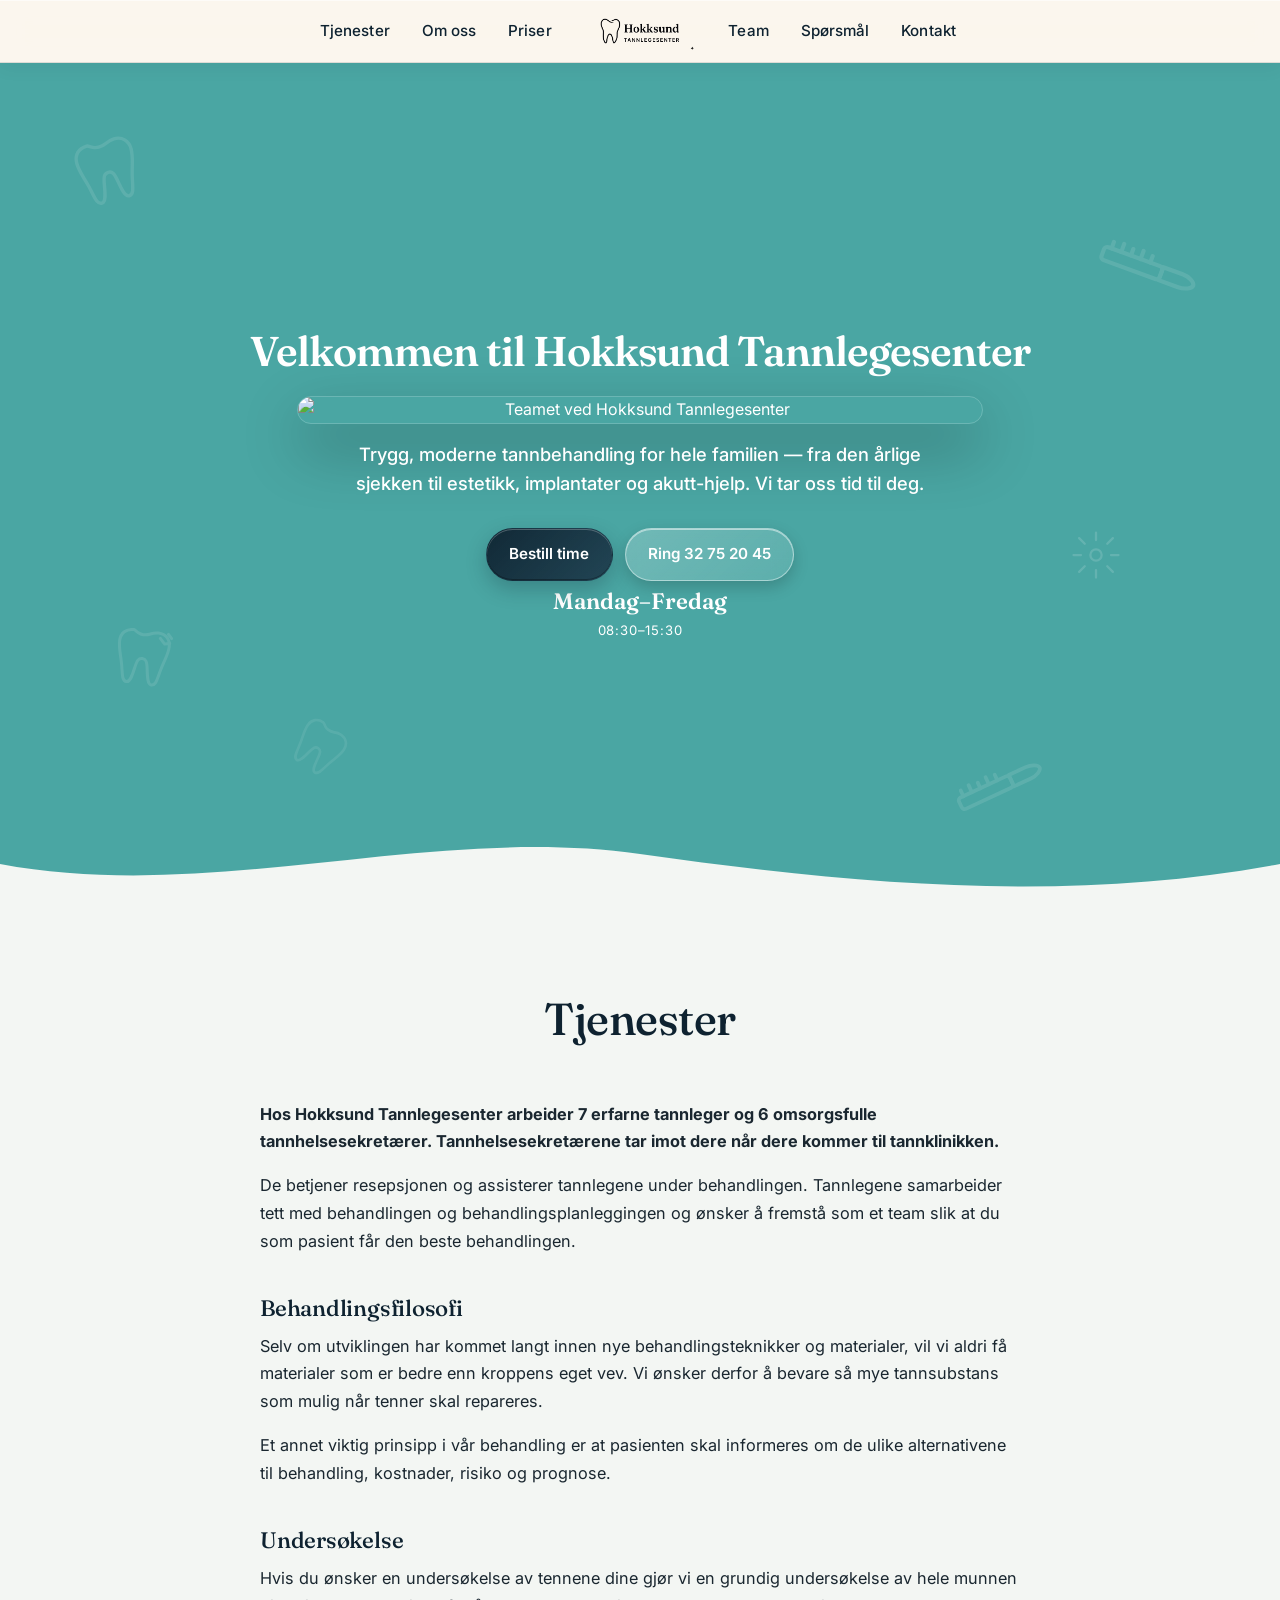
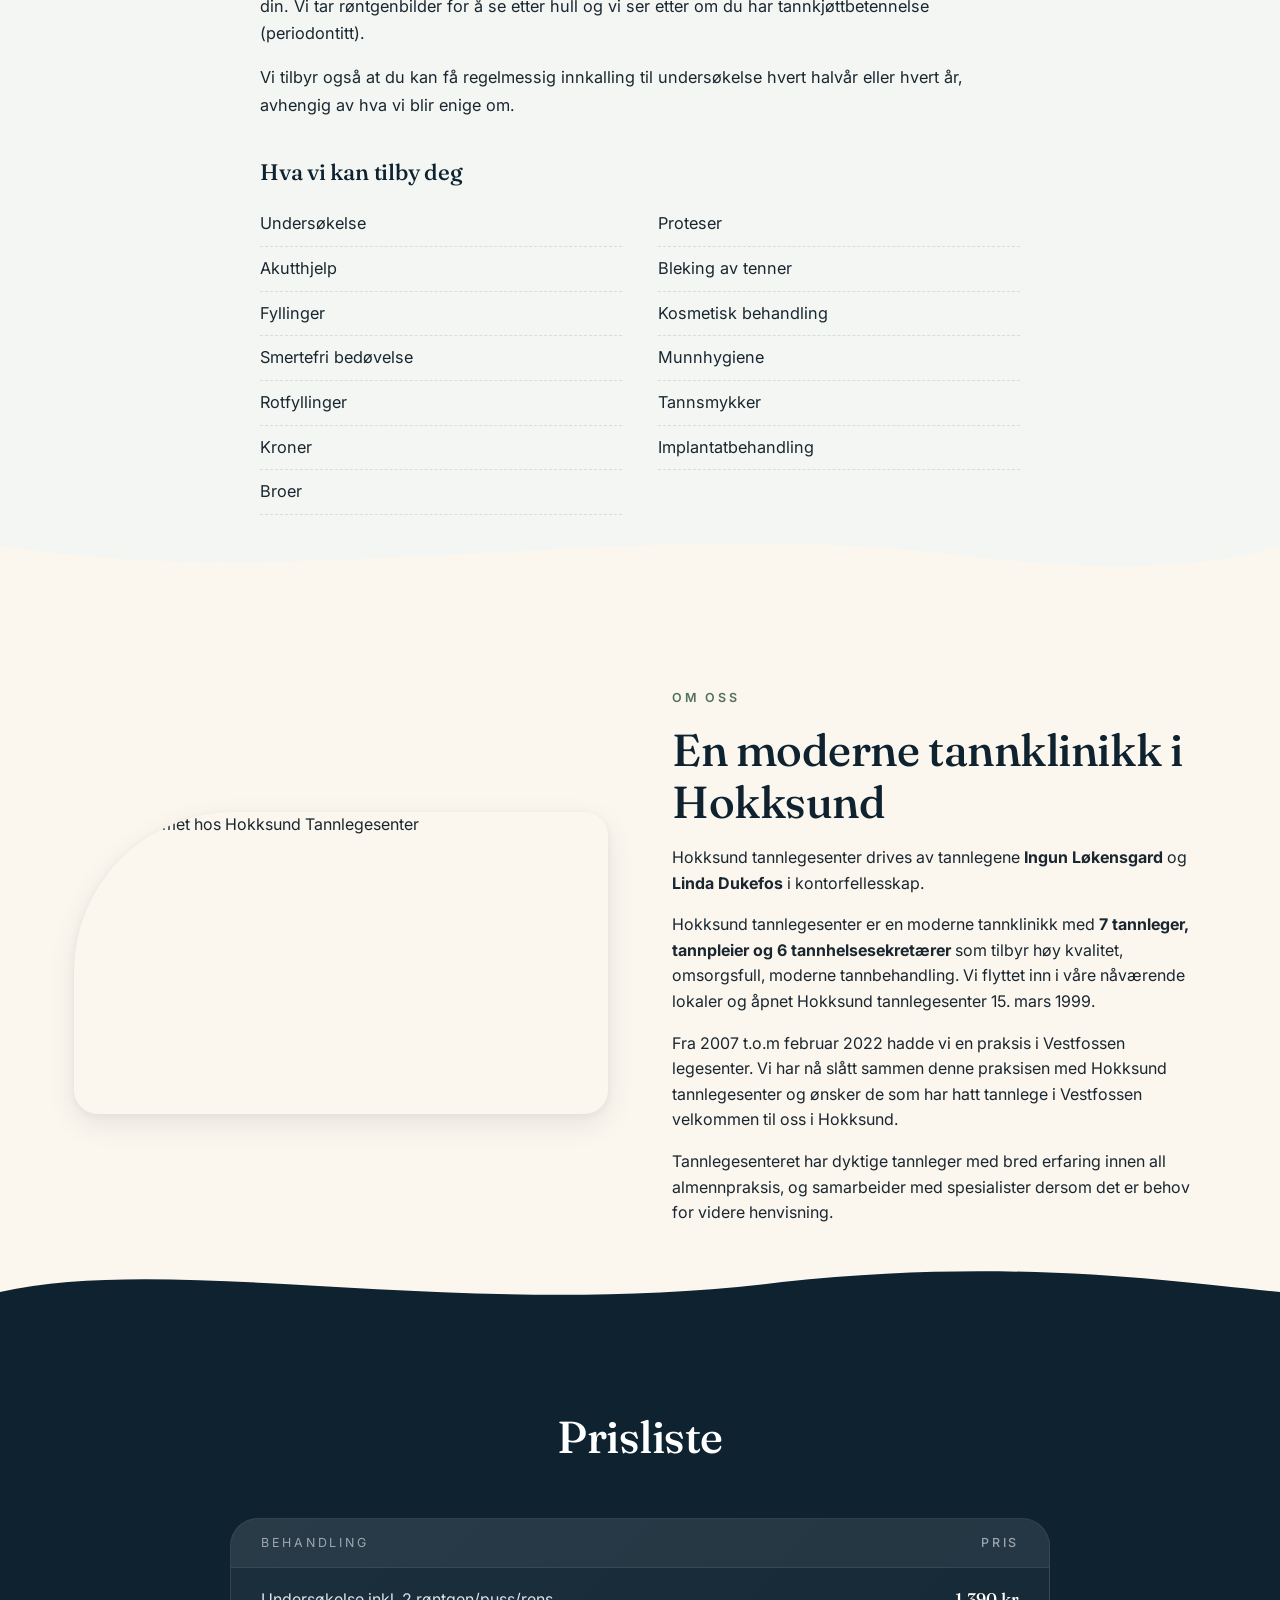
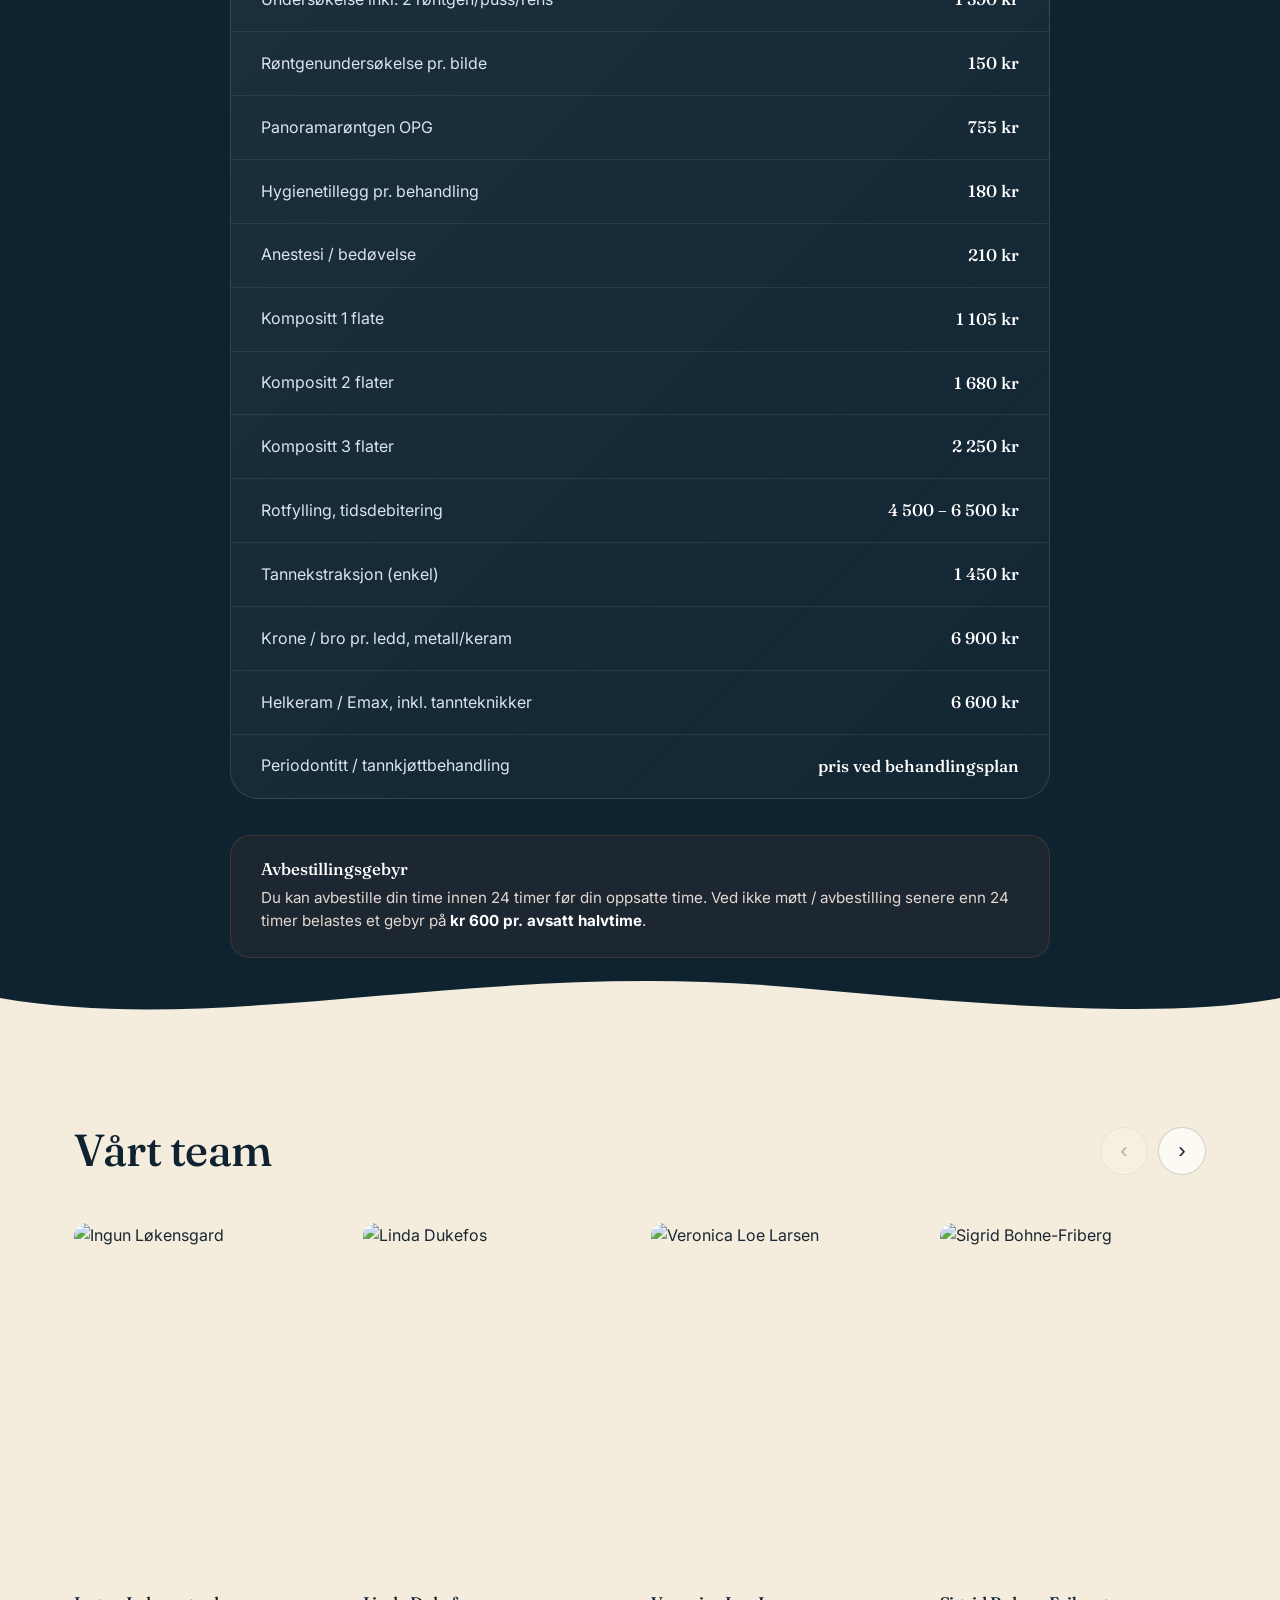
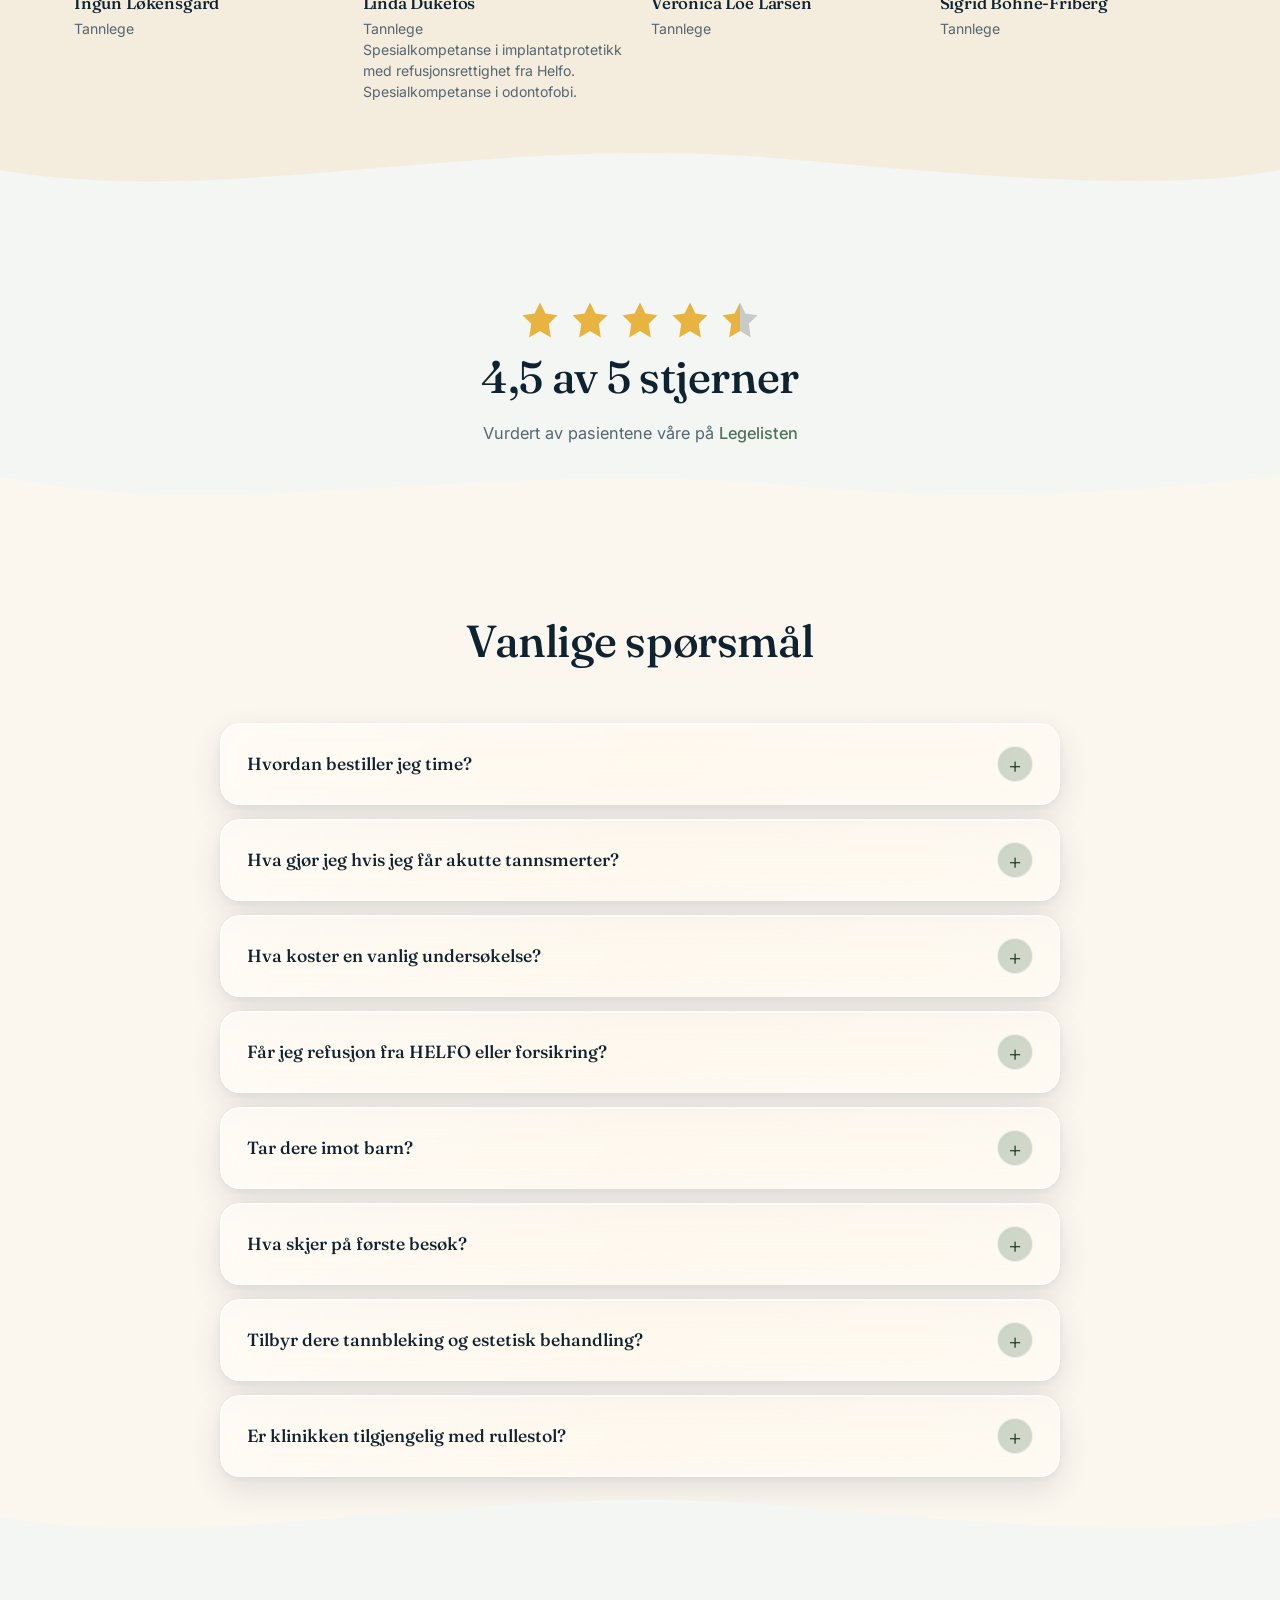
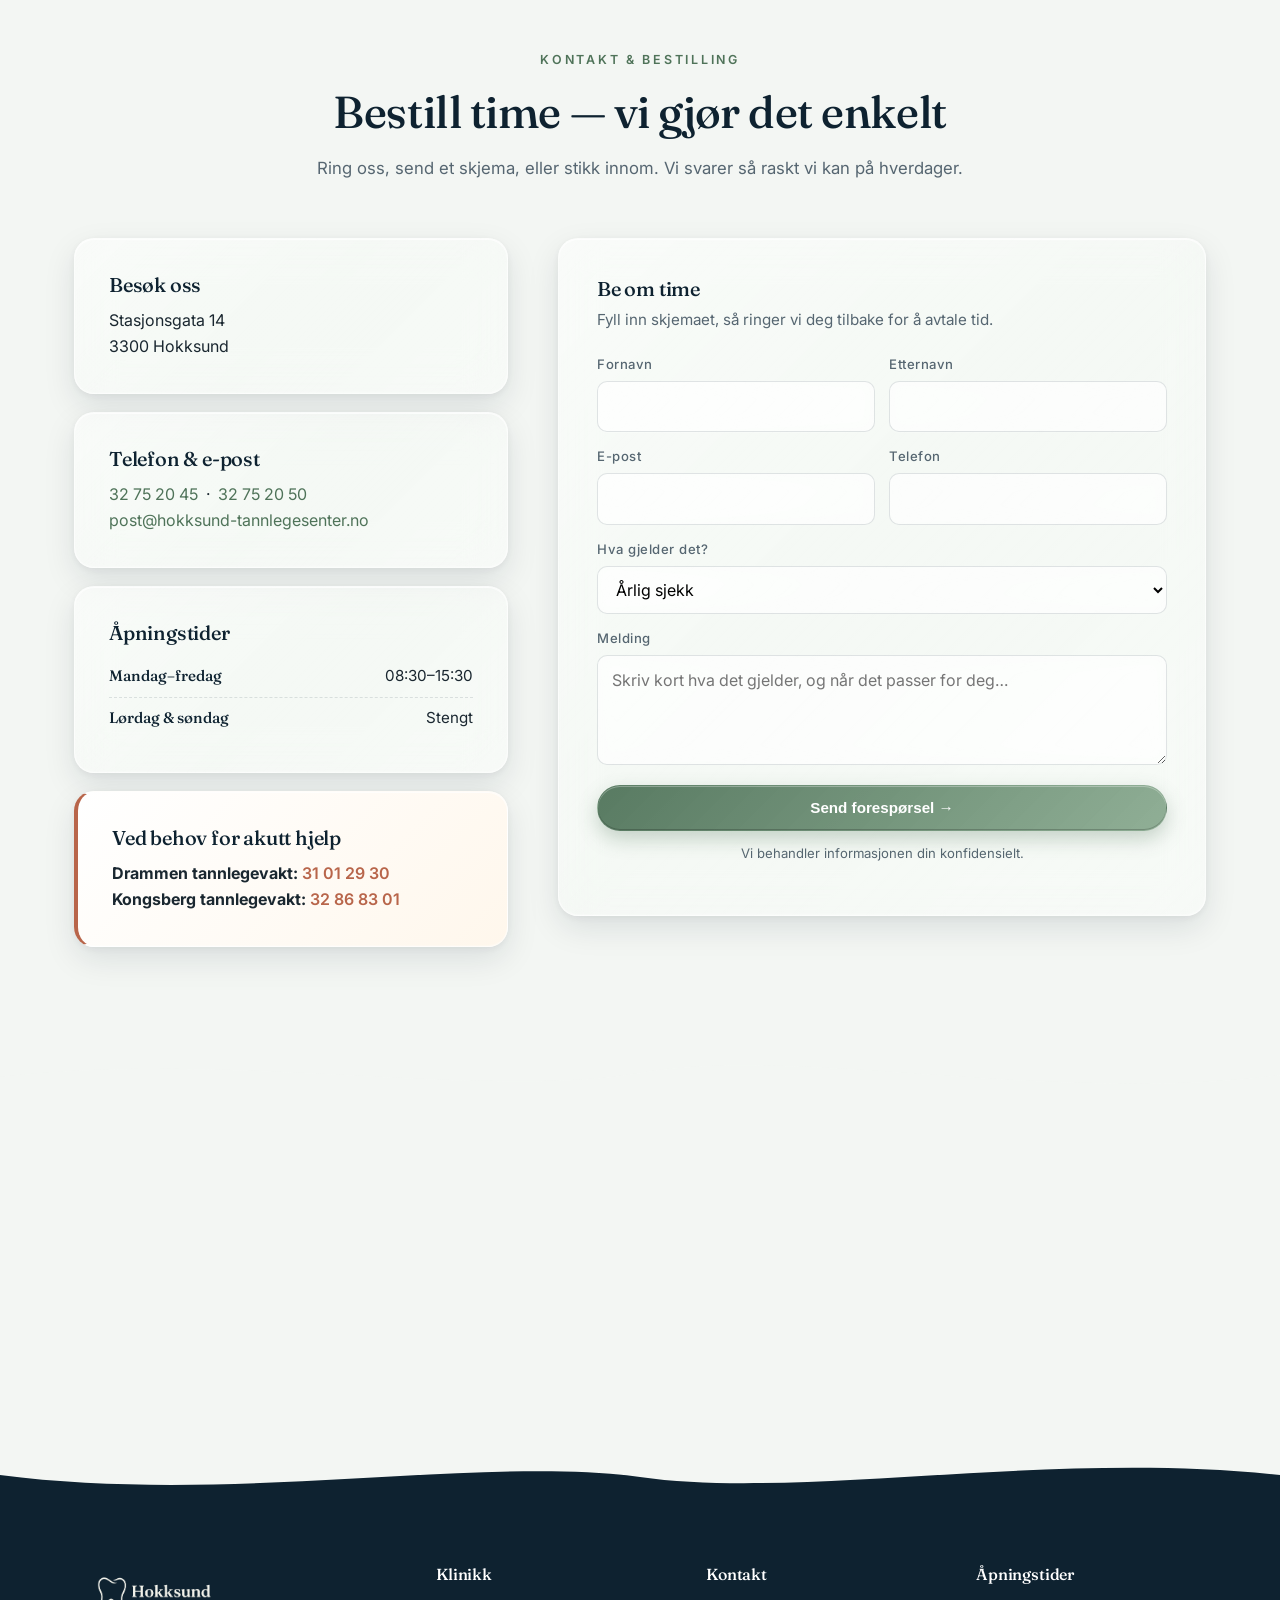
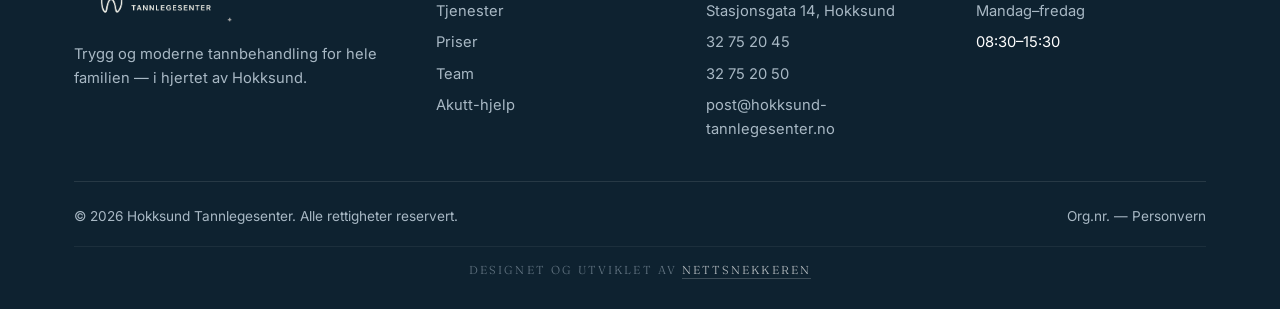
==== commit 13209bad: "feat(hero): legg til subtile dekorative figurer i bakgrunnen — tenner, tannbørster og funkle (10-14%" ====
--- a/index.html
+++ b/index.html
@@ -35,7 +35,32 @@
 
 <!-- HERO -->
 <section class="hero">
-  <div class="blobs" aria-hidden="true"><span></span></div>
+  <div class="hero-decor" aria-hidden="true">
+    <svg class="d d1" viewBox="0 0 64 64" fill="none" stroke="currentColor" stroke-width="2.4" stroke-linecap="round" stroke-linejoin="round">
+      <path d="M22 8c-6 0-10 4-10 10 0 6 2 10 4 18s2 14 6 14c3 0 4-6 5-12s2-8 5-8 4 2 5 8 2 12 5 12c4 0 4-6 6-14s4-12 4-18c0-6-4-10-10-10-3 0-5 1-7 2s-4 1-5 1-2 0-4-1-3-2-4-2z"/>
+    </svg>
+    <svg class="d d2" viewBox="0 0 64 64" fill="none" stroke="currentColor" stroke-width="2.4" stroke-linecap="round" stroke-linejoin="round">
+      <rect x="4" y="28" width="36" height="8" rx="2"/>
+      <path d="M40 28h12c4 0 8 2 8 4s-4 4-8 4H40z"/>
+      <path d="M8 28v-4M14 28v-5M20 28v-4M26 28v-5M32 28v-4"/>
+    </svg>
+    <svg class="d d3" viewBox="0 0 64 64" fill="none" stroke="currentColor" stroke-width="2.4" stroke-linecap="round" stroke-linejoin="round">
+      <path d="M22 8c-6 0-10 4-10 10 0 6 2 10 4 18s2 14 6 14c3 0 4-6 5-12s2-8 5-8 4 2 5 8 2 12 5 12c4 0 4-6 6-14s4-12 4-18c0-6-4-10-10-10-3 0-5 1-7 2s-4 1-5 1-2 0-4-1-3-2-4-2z"/>
+      <path d="M44 12l3 3M50 8l3 3M48 16l4-1"/>
+    </svg>
+    <svg class="d d4" viewBox="0 0 64 64" fill="none" stroke="currentColor" stroke-width="2.4" stroke-linecap="round" stroke-linejoin="round">
+      <circle cx="32" cy="32" r="6"/>
+      <path d="M32 8v8M32 48v8M8 32h8M48 32h8M14 14l6 6M44 44l6 6M14 50l6-6M44 20l6-6"/>
+    </svg>
+    <svg class="d d5" viewBox="0 0 64 64" fill="none" stroke="currentColor" stroke-width="2.4" stroke-linecap="round" stroke-linejoin="round">
+      <rect x="4" y="28" width="36" height="8" rx="2"/>
+      <path d="M40 28h12c4 0 8 2 8 4s-4 4-8 4H40z"/>
+      <path d="M8 28v-4M14 28v-5M20 28v-4M26 28v-5M32 28v-4"/>
+    </svg>
+    <svg class="d d6" viewBox="0 0 64 64" fill="none" stroke="currentColor" stroke-width="2.4" stroke-linecap="round" stroke-linejoin="round">
+      <path d="M22 8c-6 0-10 4-10 10 0 6 2 10 4 18s2 14 6 14c3 0 4-6 5-12s2-8 5-8 4 2 5 8 2 12 5 12c4 0 4-6 6-14s4-12 4-18c0-6-4-10-10-10-3 0-5 1-7 2s-4 1-5 1-2 0-4-1-3-2-4-2z"/>
+    </svg>
+  </div>
   <div class="wrap hero-grid">
     <div class="hero-copy reveal">
       <h1>Velkommen til Hokksund Tannlegesenter</h1>
--- a/styles.css
+++ b/styles.css
@@ -249,17 +249,42 @@
 
   /* HERO — full bleed waiting room image */
   .hero{
-    position:relative;overflow:hidden;min-height:88vh;
+    position:relative;overflow:hidden;
     background:#4aa6a3;
     isolation:isolate;
+    min-height:calc(100vh - 60px);
+    display:flex;flex-direction:column;
+  }
+  .hero > .wrap{flex:1;display:flex;flex-direction:column;justify-content:center}
+  .hero-decor{
+    position:absolute;inset:0;z-index:0;pointer-events:none;
+    color:#ffffff;
+  }
+  .hero-decor .d{position:absolute;opacity:.10}
+  .hero-decor .d1{top:8%;left:5%;width:90px;transform:rotate(-15deg)}
+  .hero-decor .d2{top:18%;right:6%;width:110px;transform:rotate(20deg)}
+  .hero-decor .d3{bottom:24%;left:8%;width:80px;transform:rotate(8deg)}
+  .hero-decor .d4{top:55%;right:12%;width:60px;opacity:.14}
+  .hero-decor .d5{bottom:8%;right:18%;width:100px;transform:rotate(-25deg)}
+  .hero-decor .d6{bottom:14%;left:22%;width:70px;transform:rotate(35deg);opacity:.08}
+  @media(max-width:780px){
+    .hero-decor .d1,.hero-decor .d3,.hero-decor .d6{display:none}
+    .hero-decor .d2{width:80px;top:6%;right:4%}
+    .hero-decor .d4{width:48px}
+    .hero-decor .d5{width:70px;bottom:4%;right:8%}
   }
   .hero-grid{
     position:relative;z-index:2;
     display:flex;flex-direction:column;align-items:center;justify-content:center;
     text-align:center;
-    min-height:88vh;
-    padding:140px 0 100px;
-  }
+    width:100%;
+    padding:8px 0 16px;
+    gap:10px;
+  }
+  .hero-grid h1{margin-bottom:0;font-size:clamp(1.6rem,3.6vw,2.6rem)}
+  .hero-grid p.lead{margin-bottom:.2rem;font-size:.96rem}
+  .hero-grid .hero-cta{margin-top:.2rem}
+  .hero-grid .hero-meta{margin-top:.2rem}
   .hero-copy{color:#fff;max-width:780px;text-align:center}
   .hero-copy .hero-cta{justify-content:center}
   .hero-copy .hero-meta{justify-content:center}
@@ -284,11 +309,14 @@
   }
   .hero-copy h1 .accent{color:#ffffff;font-style:italic;font-weight:500}
   .hero-team{
-    display:block;margin:0 auto 1.8rem;
-    max-width:min(820px, 92%);
-    width:100%;height:auto;
-    border-radius:24px;
-    box-shadow:0 30px 80px rgba(0,0,0,.35);
+    display:block;margin:0 auto 16px;
+    max-width:min(720px, 88%);
+    width:auto;
+    max-height:32vh;
+    height:auto;
+    object-fit:cover;
+    border-radius:20px;
+    box-shadow:0 24px 60px rgba(0,0,0,.30);
     border:1px solid rgba(255,255,255,.18);
   }
   .hero-copy p.lead{color:#ffffff!important;font-weight:500}
@@ -330,7 +358,7 @@
   }
 
   /* WAVE */
-  .wave{display:block;width:100%;height:80px;position:relative;z-index:3}
+  .wave{display:block;width:100%;height:80px;position:relative;z-index:3;margin-bottom:-1px}
   .wave svg{display:block;width:100%;height:100%}
   /* Hero wave must sit above the dark overlay */
   .hero > .wave{z-index:5}
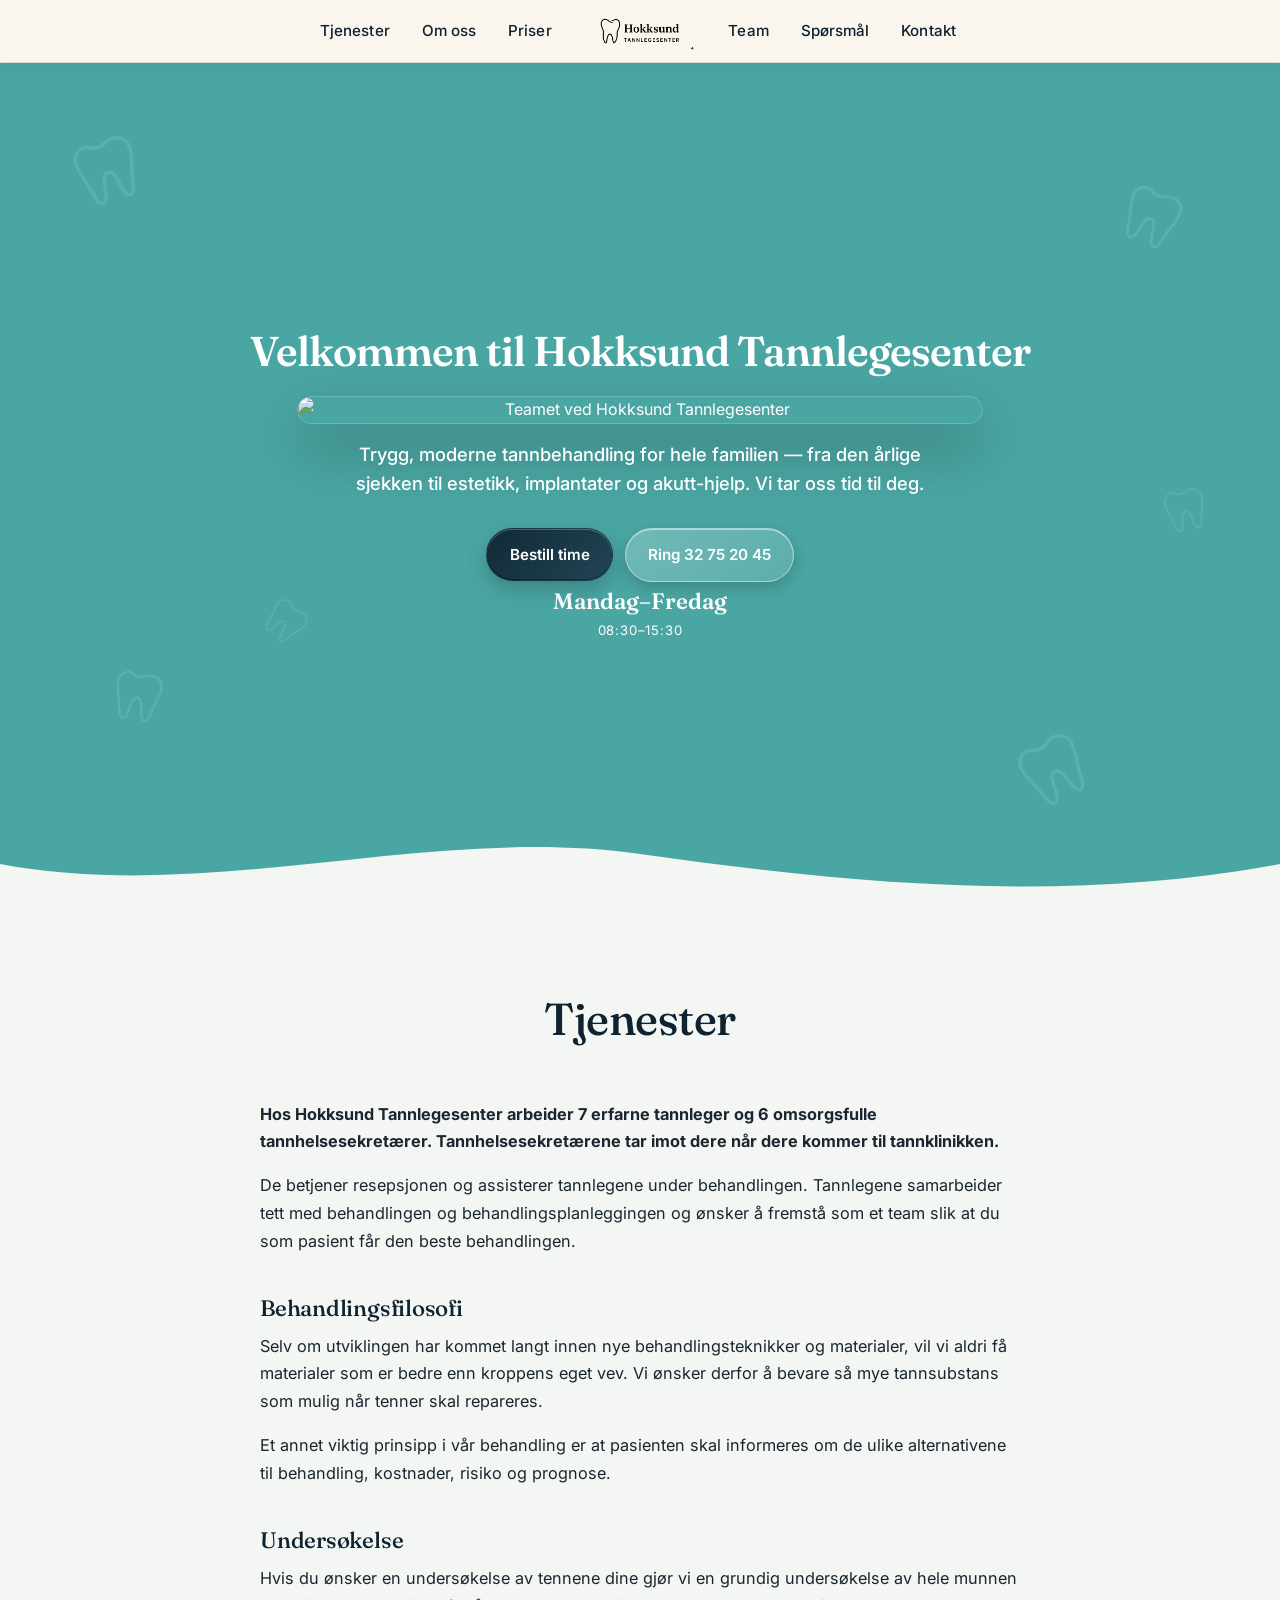
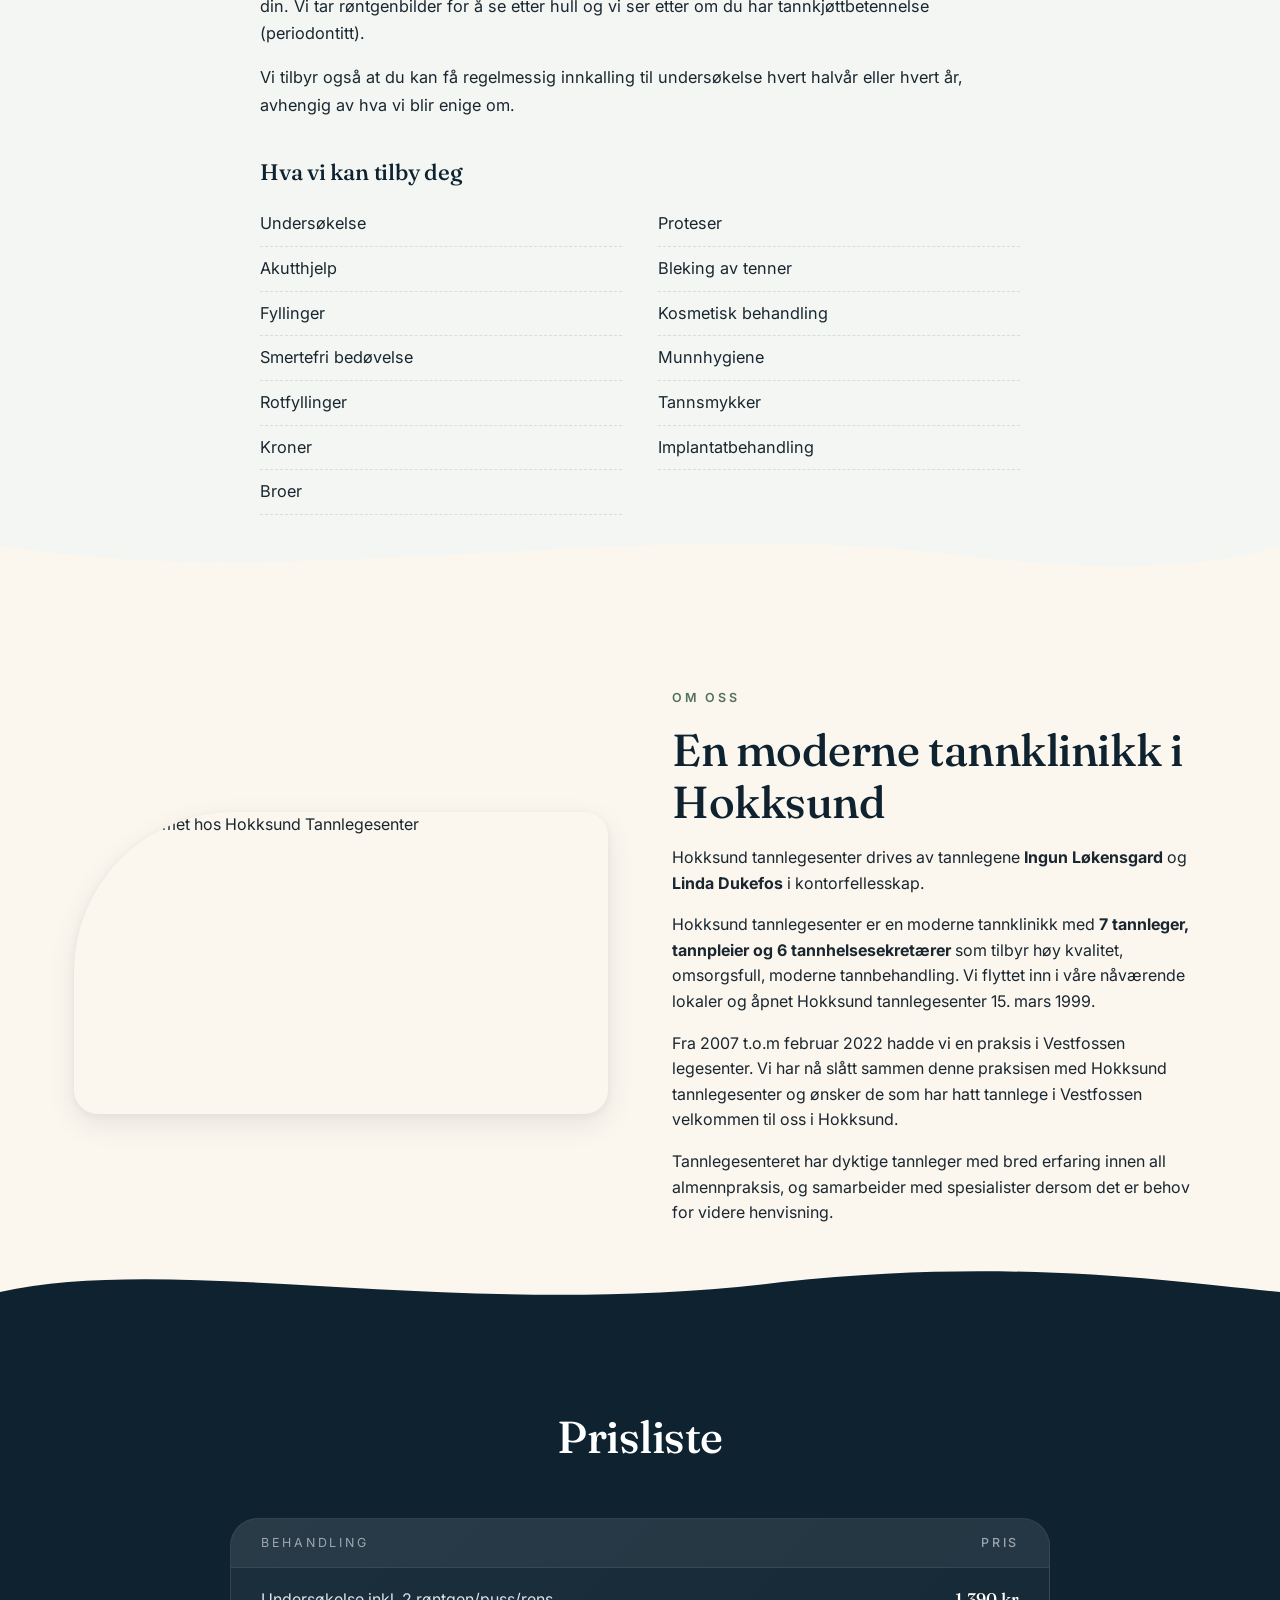
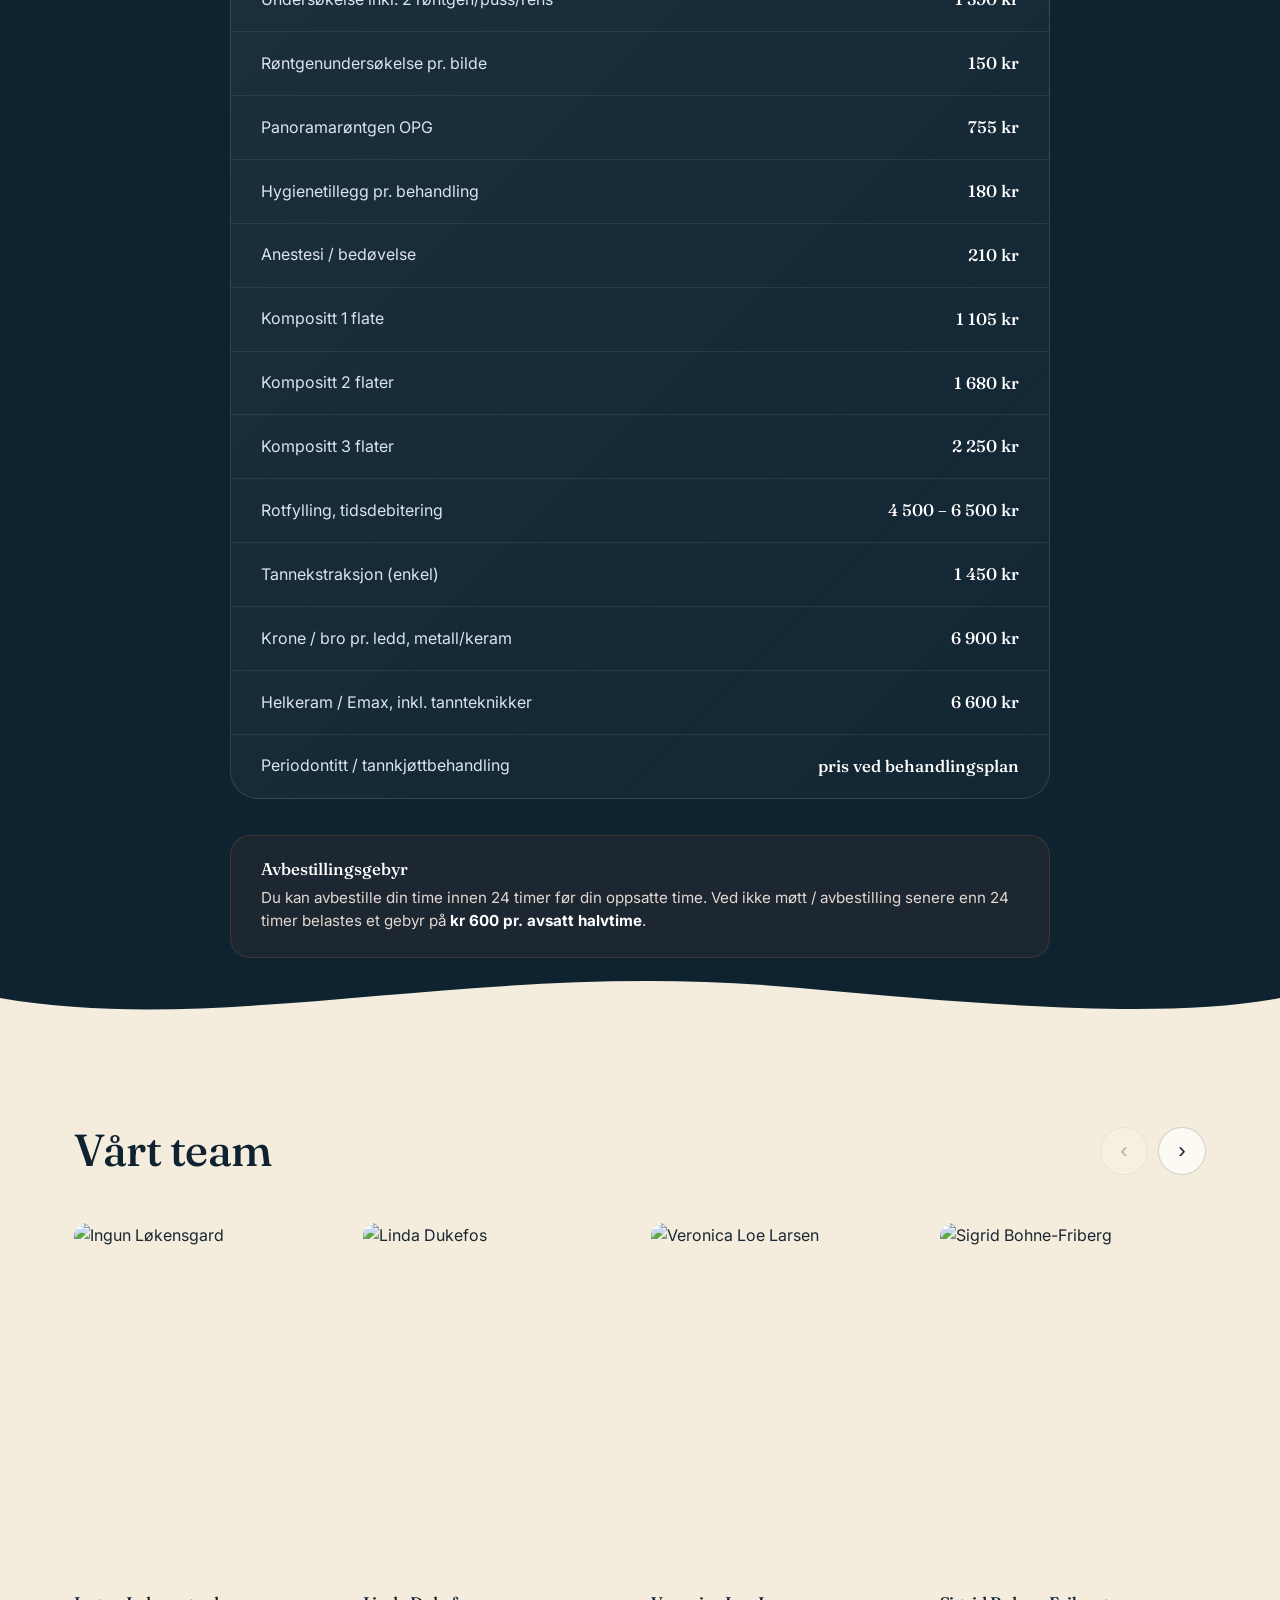
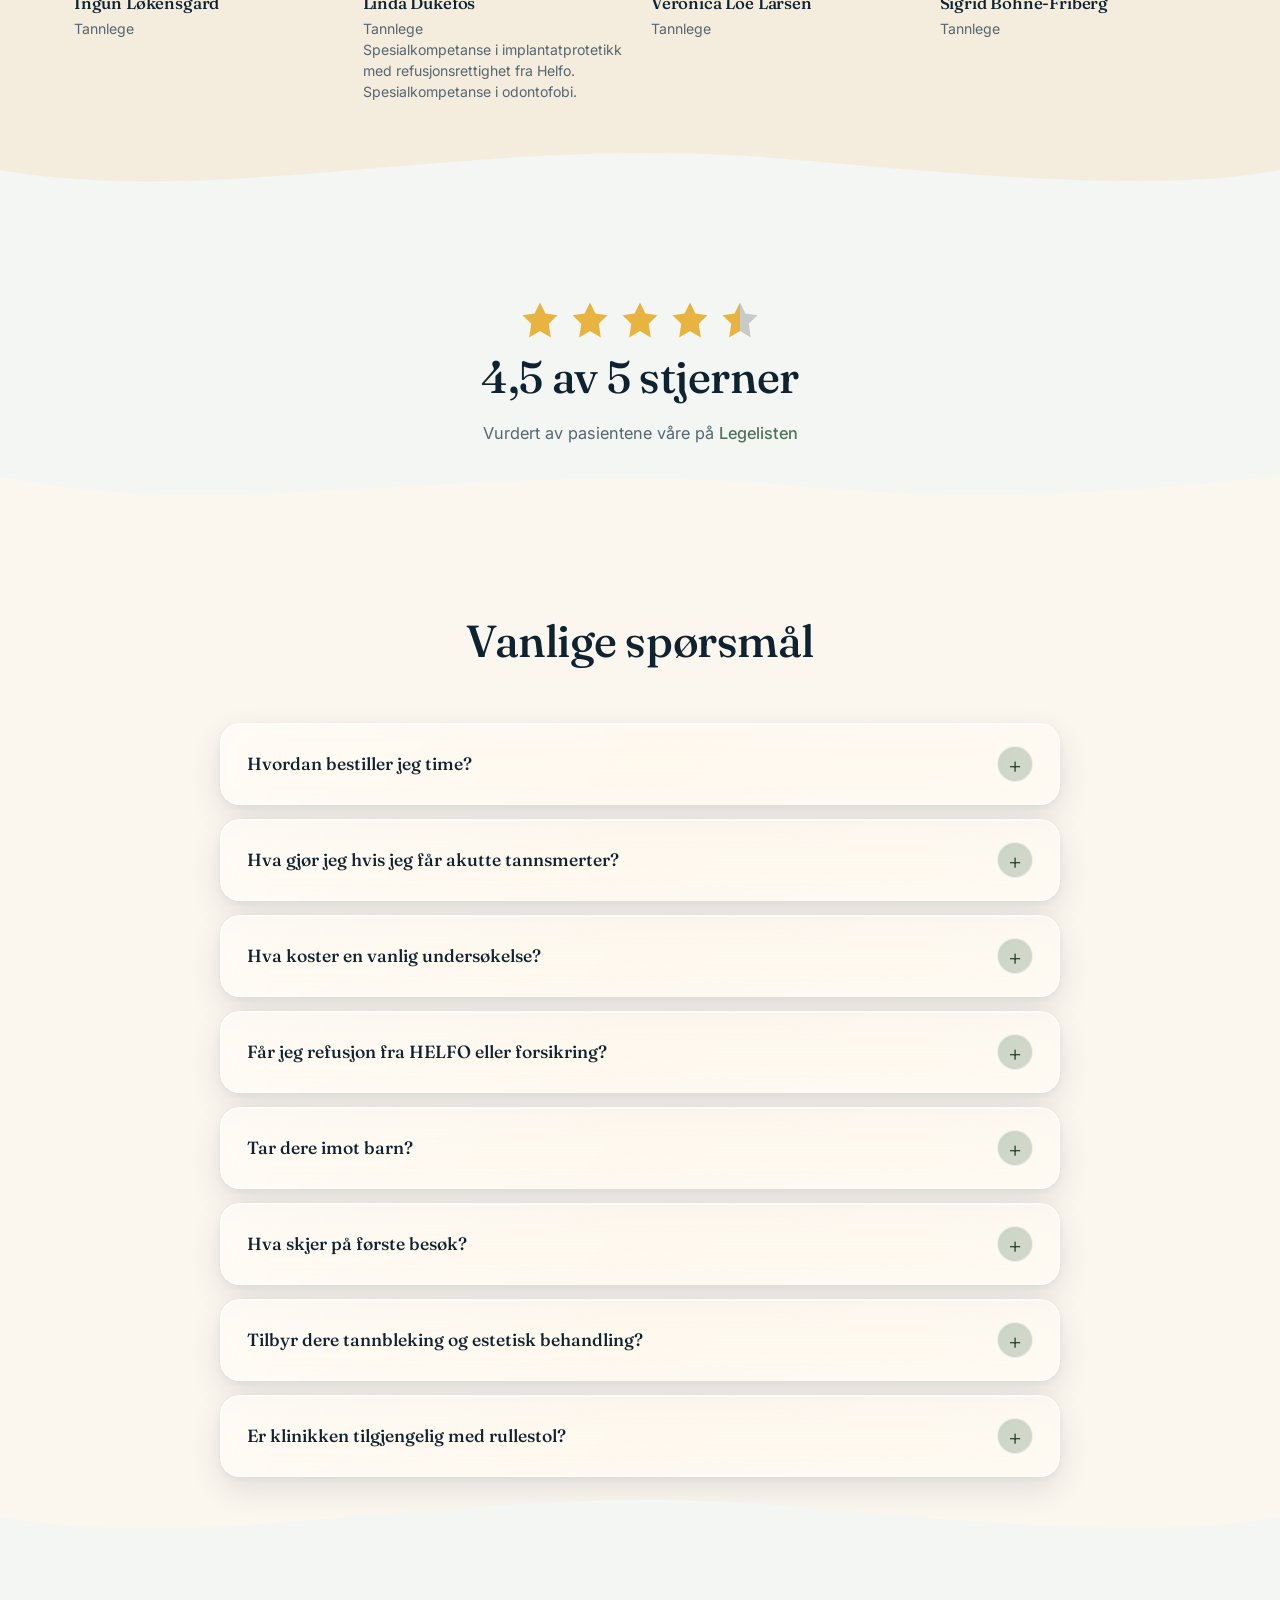
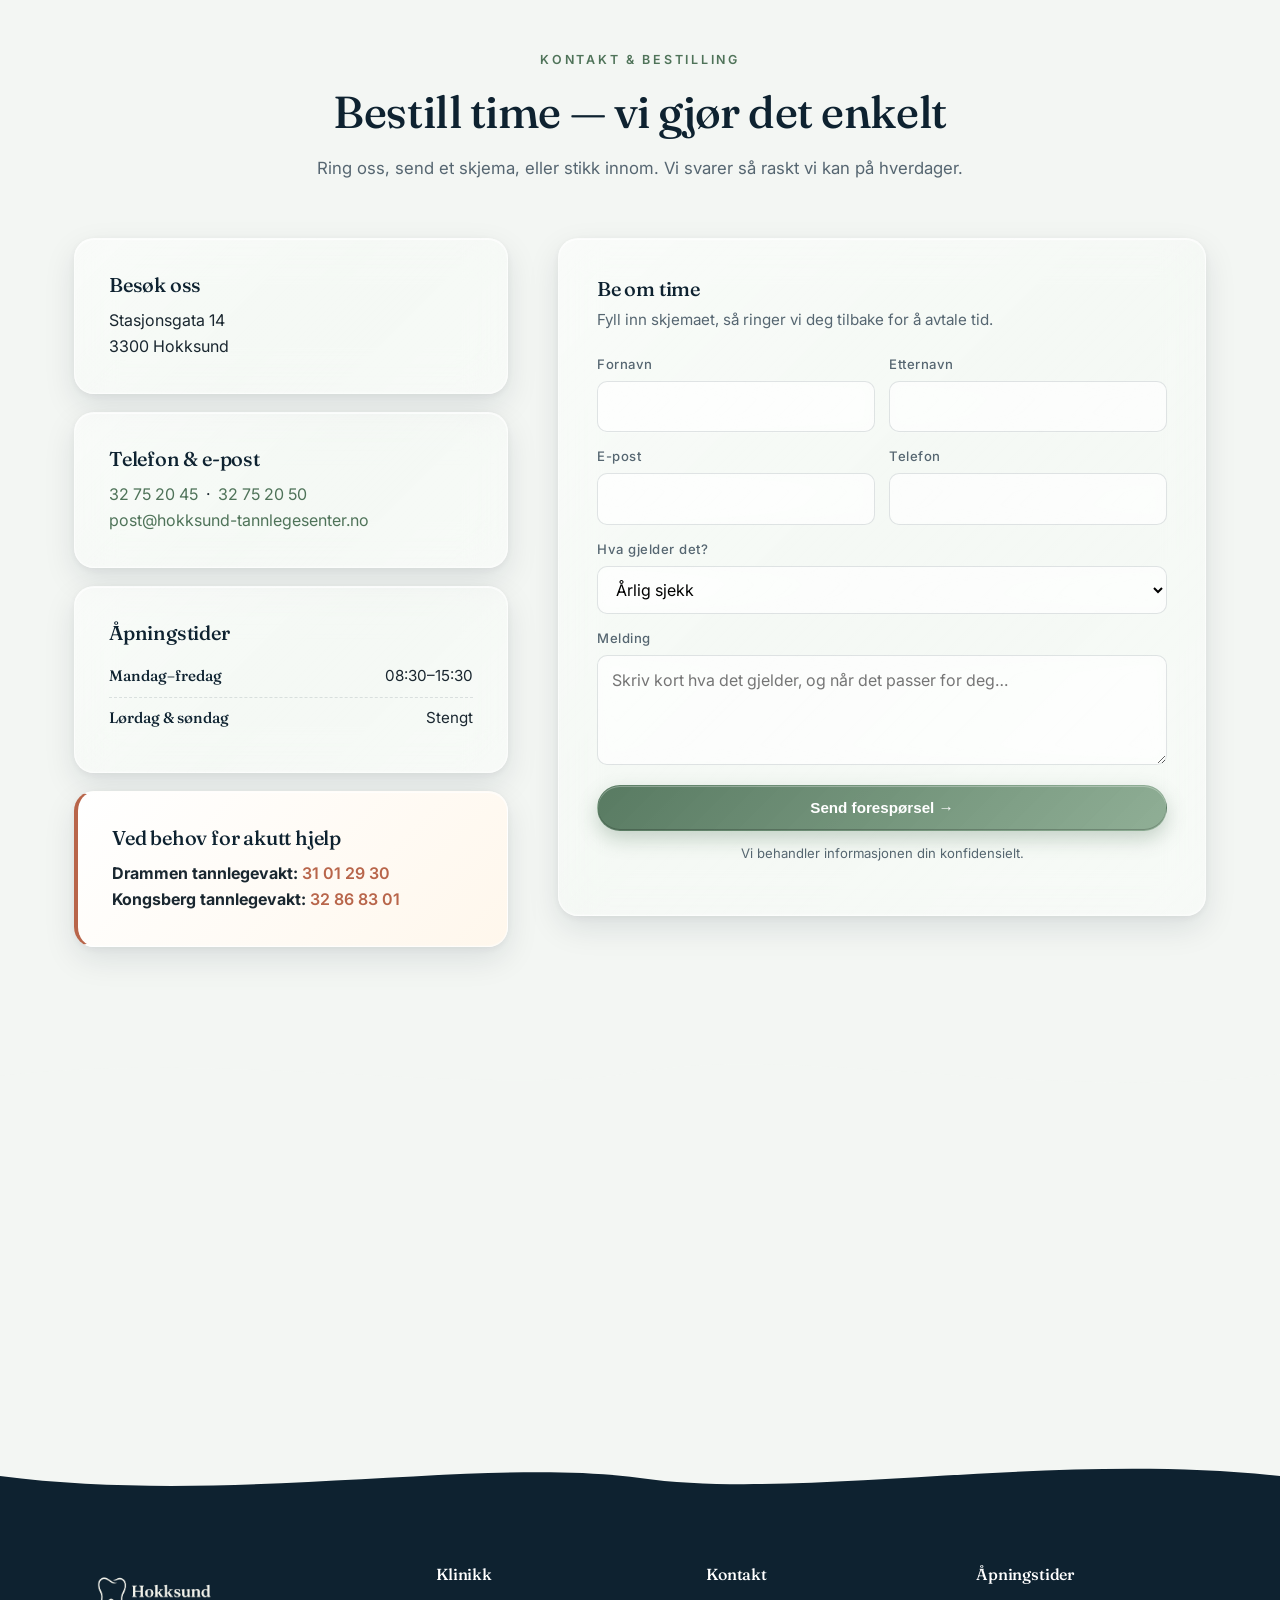
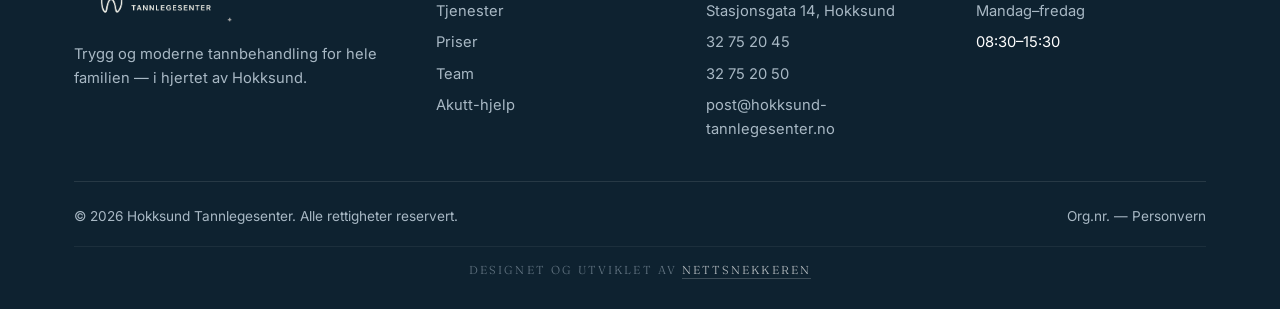
==== commit 20eba8b9: "fix(kart): -1px offset på map-waves for å skjule rendering-line mot footer style(hero): bytt alle de" ====
--- a/index.html
+++ b/index.html
@@ -36,30 +36,12 @@
 <!-- HERO -->
 <section class="hero">
   <div class="hero-decor" aria-hidden="true">
-    <svg class="d d1" viewBox="0 0 64 64" fill="none" stroke="currentColor" stroke-width="2.4" stroke-linecap="round" stroke-linejoin="round">
-      <path d="M22 8c-6 0-10 4-10 10 0 6 2 10 4 18s2 14 6 14c3 0 4-6 5-12s2-8 5-8 4 2 5 8 2 12 5 12c4 0 4-6 6-14s4-12 4-18c0-6-4-10-10-10-3 0-5 1-7 2s-4 1-5 1-2 0-4-1-3-2-4-2z"/>
-    </svg>
-    <svg class="d d2" viewBox="0 0 64 64" fill="none" stroke="currentColor" stroke-width="2.4" stroke-linecap="round" stroke-linejoin="round">
-      <rect x="4" y="28" width="36" height="8" rx="2"/>
-      <path d="M40 28h12c4 0 8 2 8 4s-4 4-8 4H40z"/>
-      <path d="M8 28v-4M14 28v-5M20 28v-4M26 28v-5M32 28v-4"/>
-    </svg>
-    <svg class="d d3" viewBox="0 0 64 64" fill="none" stroke="currentColor" stroke-width="2.4" stroke-linecap="round" stroke-linejoin="round">
-      <path d="M22 8c-6 0-10 4-10 10 0 6 2 10 4 18s2 14 6 14c3 0 4-6 5-12s2-8 5-8 4 2 5 8 2 12 5 12c4 0 4-6 6-14s4-12 4-18c0-6-4-10-10-10-3 0-5 1-7 2s-4 1-5 1-2 0-4-1-3-2-4-2z"/>
-      <path d="M44 12l3 3M50 8l3 3M48 16l4-1"/>
-    </svg>
-    <svg class="d d4" viewBox="0 0 64 64" fill="none" stroke="currentColor" stroke-width="2.4" stroke-linecap="round" stroke-linejoin="round">
-      <circle cx="32" cy="32" r="6"/>
-      <path d="M32 8v8M32 48v8M8 32h8M48 32h8M14 14l6 6M44 44l6 6M14 50l6-6M44 20l6-6"/>
-    </svg>
-    <svg class="d d5" viewBox="0 0 64 64" fill="none" stroke="currentColor" stroke-width="2.4" stroke-linecap="round" stroke-linejoin="round">
-      <rect x="4" y="28" width="36" height="8" rx="2"/>
-      <path d="M40 28h12c4 0 8 2 8 4s-4 4-8 4H40z"/>
-      <path d="M8 28v-4M14 28v-5M20 28v-4M26 28v-5M32 28v-4"/>
-    </svg>
-    <svg class="d d6" viewBox="0 0 64 64" fill="none" stroke="currentColor" stroke-width="2.4" stroke-linecap="round" stroke-linejoin="round">
-      <path d="M22 8c-6 0-10 4-10 10 0 6 2 10 4 18s2 14 6 14c3 0 4-6 5-12s2-8 5-8 4 2 5 8 2 12 5 12c4 0 4-6 6-14s4-12 4-18c0-6-4-10-10-10-3 0-5 1-7 2s-4 1-5 1-2 0-4-1-3-2-4-2z"/>
-    </svg>
+    <svg class="d d1" viewBox="0 0 64 64" fill="none" stroke="currentColor" stroke-width="2.4" stroke-linecap="round" stroke-linejoin="round"><path d="M22 8c-6 0-10 4-10 10 0 6 2 10 4 18s2 14 6 14c3 0 4-6 5-12s2-8 5-8 4 2 5 8 2 12 5 12c4 0 4-6 6-14s4-12 4-18c0-6-4-10-10-10-3 0-5 1-7 2s-4 1-5 1-2 0-4-1-3-2-4-2z"/></svg>
+    <svg class="d d2" viewBox="0 0 64 64" fill="none" stroke="currentColor" stroke-width="2.4" stroke-linecap="round" stroke-linejoin="round"><path d="M22 8c-6 0-10 4-10 10 0 6 2 10 4 18s2 14 6 14c3 0 4-6 5-12s2-8 5-8 4 2 5 8 2 12 5 12c4 0 4-6 6-14s4-12 4-18c0-6-4-10-10-10-3 0-5 1-7 2s-4 1-5 1-2 0-4-1-3-2-4-2z"/></svg>
+    <svg class="d d3" viewBox="0 0 64 64" fill="none" stroke="currentColor" stroke-width="2.4" stroke-linecap="round" stroke-linejoin="round"><path d="M22 8c-6 0-10 4-10 10 0 6 2 10 4 18s2 14 6 14c3 0 4-6 5-12s2-8 5-8 4 2 5 8 2 12 5 12c4 0 4-6 6-14s4-12 4-18c0-6-4-10-10-10-3 0-5 1-7 2s-4 1-5 1-2 0-4-1-3-2-4-2z"/></svg>
+    <svg class="d d4" viewBox="0 0 64 64" fill="none" stroke="currentColor" stroke-width="2.4" stroke-linecap="round" stroke-linejoin="round"><path d="M22 8c-6 0-10 4-10 10 0 6 2 10 4 18s2 14 6 14c3 0 4-6 5-12s2-8 5-8 4 2 5 8 2 12 5 12c4 0 4-6 6-14s4-12 4-18c0-6-4-10-10-10-3 0-5 1-7 2s-4 1-5 1-2 0-4-1-3-2-4-2z"/></svg>
+    <svg class="d d5" viewBox="0 0 64 64" fill="none" stroke="currentColor" stroke-width="2.4" stroke-linecap="round" stroke-linejoin="round"><path d="M22 8c-6 0-10 4-10 10 0 6 2 10 4 18s2 14 6 14c3 0 4-6 5-12s2-8 5-8 4 2 5 8 2 12 5 12c4 0 4-6 6-14s4-12 4-18c0-6-4-10-10-10-3 0-5 1-7 2s-4 1-5 1-2 0-4-1-3-2-4-2z"/></svg>
+    <svg class="d d6" viewBox="0 0 64 64" fill="none" stroke="currentColor" stroke-width="2.4" stroke-linecap="round" stroke-linejoin="round"><path d="M22 8c-6 0-10 4-10 10 0 6 2 10 4 18s2 14 6 14c3 0 4-6 5-12s2-8 5-8 4 2 5 8 2 12 5 12c4 0 4-6 6-14s4-12 4-18c0-6-4-10-10-10-3 0-5 1-7 2s-4 1-5 1-2 0-4-1-3-2-4-2z"/></svg>
   </div>
   <div class="wrap hero-grid">
     <div class="hero-copy reveal">
--- a/styles.css
+++ b/styles.css
@@ -261,17 +261,17 @@
     color:#ffffff;
   }
   .hero-decor .d{position:absolute;opacity:.10}
-  .hero-decor .d1{top:8%;left:5%;width:90px;transform:rotate(-15deg)}
-  .hero-decor .d2{top:18%;right:6%;width:110px;transform:rotate(20deg)}
-  .hero-decor .d3{bottom:24%;left:8%;width:80px;transform:rotate(8deg)}
-  .hero-decor .d4{top:55%;right:12%;width:60px;opacity:.14}
-  .hero-decor .d5{bottom:8%;right:18%;width:100px;transform:rotate(-25deg)}
-  .hero-decor .d6{bottom:14%;left:22%;width:70px;transform:rotate(35deg);opacity:.08}
+  .hero-decor .d1{top:8%;left:5%;width:90px;transform:rotate(-18deg)}
+  .hero-decor .d2{top:14%;right:7%;width:80px;transform:rotate(22deg)}
+  .hero-decor .d3{bottom:20%;left:8%;width:70px;transform:rotate(10deg)}
+  .hero-decor .d4{top:50%;right:5%;width:60px;transform:rotate(-12deg);opacity:.08}
+  .hero-decor .d5{bottom:10%;right:14%;width:90px;transform:rotate(-28deg)}
+  .hero-decor .d6{bottom:30%;left:20%;width:55px;transform:rotate(40deg);opacity:.08}
   @media(max-width:780px){
-    .hero-decor .d1,.hero-decor .d3,.hero-decor .d6{display:none}
-    .hero-decor .d2{width:80px;top:6%;right:4%}
-    .hero-decor .d4{width:48px}
-    .hero-decor .d5{width:70px;bottom:4%;right:8%}
+    .hero-decor .d3,.hero-decor .d4,.hero-decor .d6{display:none}
+    .hero-decor .d1{width:60px;top:6%;left:4%}
+    .hero-decor .d2{width:60px;top:6%;right:4%}
+    .hero-decor .d5{width:60px;bottom:4%;right:8%}
   }
   .hero-grid{
     position:relative;z-index:2;
@@ -640,8 +640,8 @@
     position:absolute;left:0;right:0;height:60px;
     pointer-events:none;line-height:0;
   }
-  .map-wave-top{top:0}
-  .map-wave-bottom{bottom:0}
+  .map-wave-top{top:-1px}
+  .map-wave-bottom{bottom:-1px}
   .map-wave svg{width:100%;height:100%;display:block}
   .map-wrap iframe{vertical-align:bottom}
   section.contact{padding-bottom:0!important;margin-bottom:0!important}
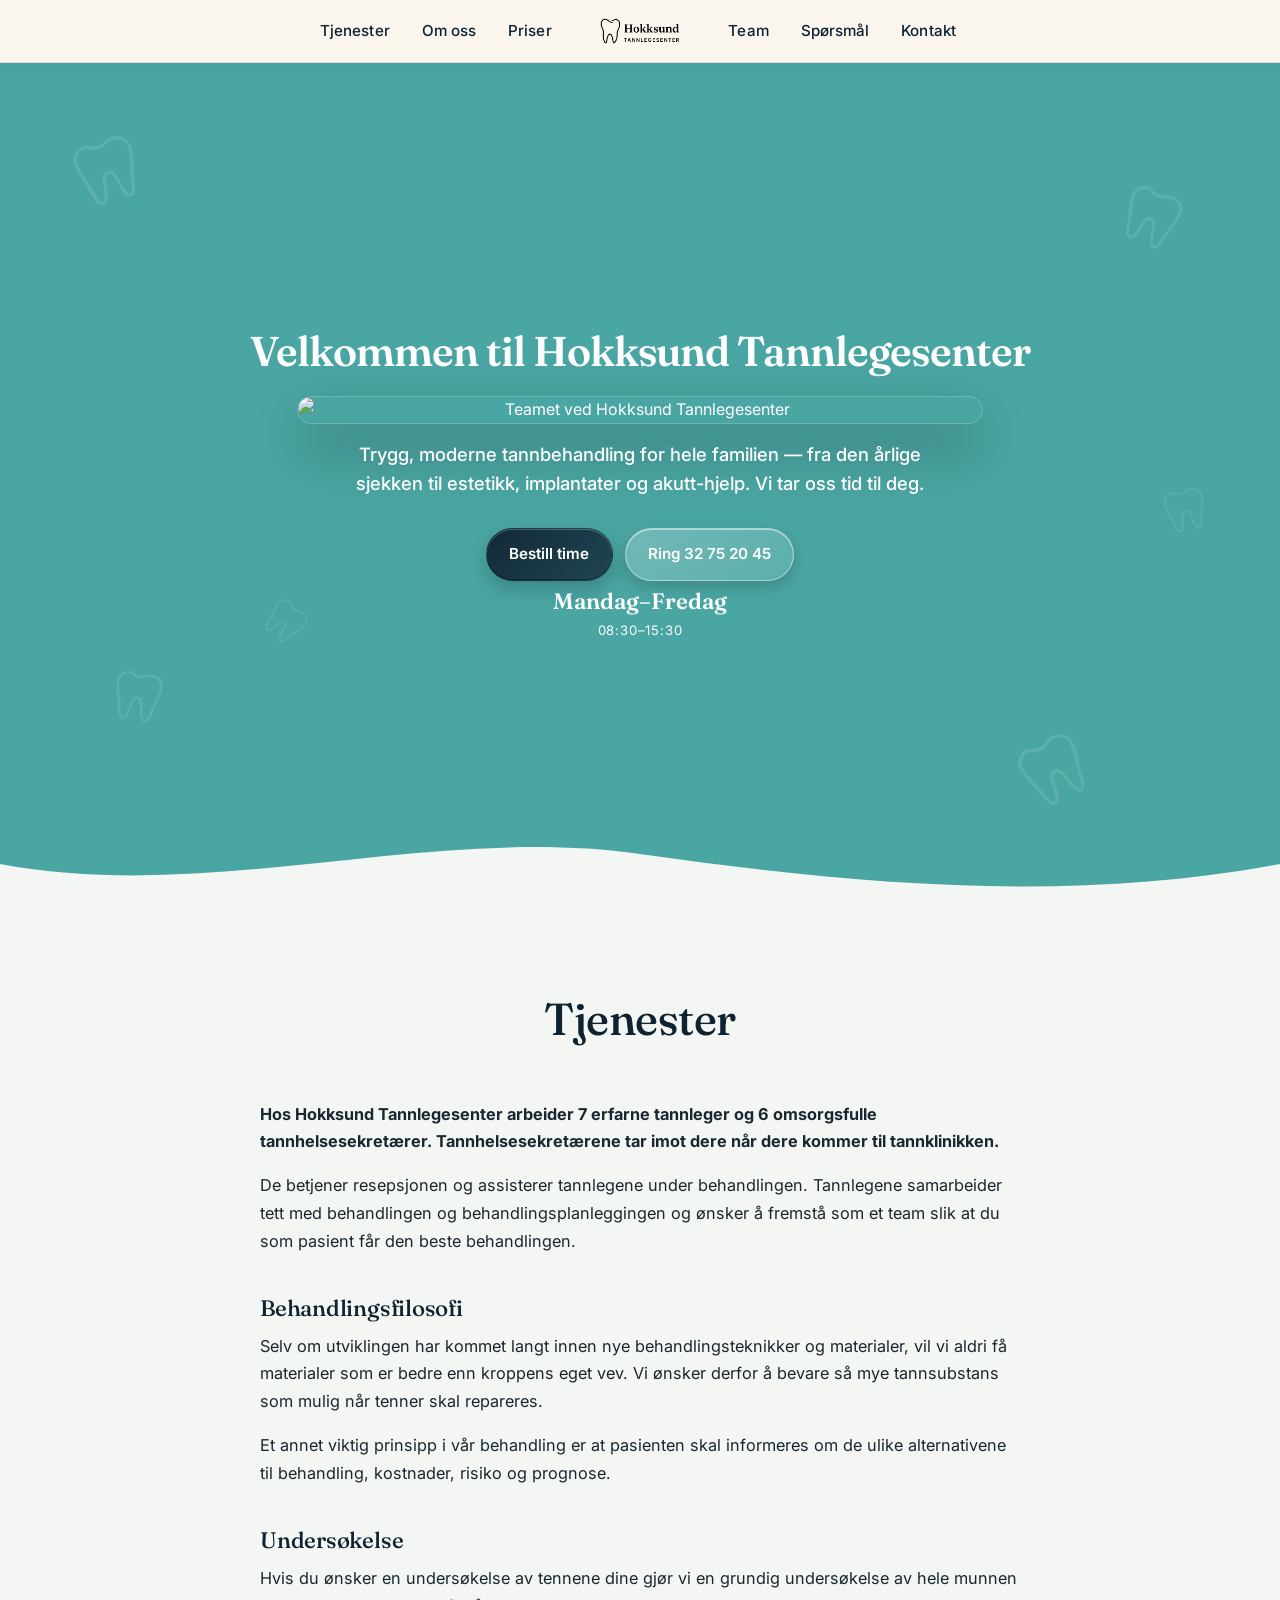
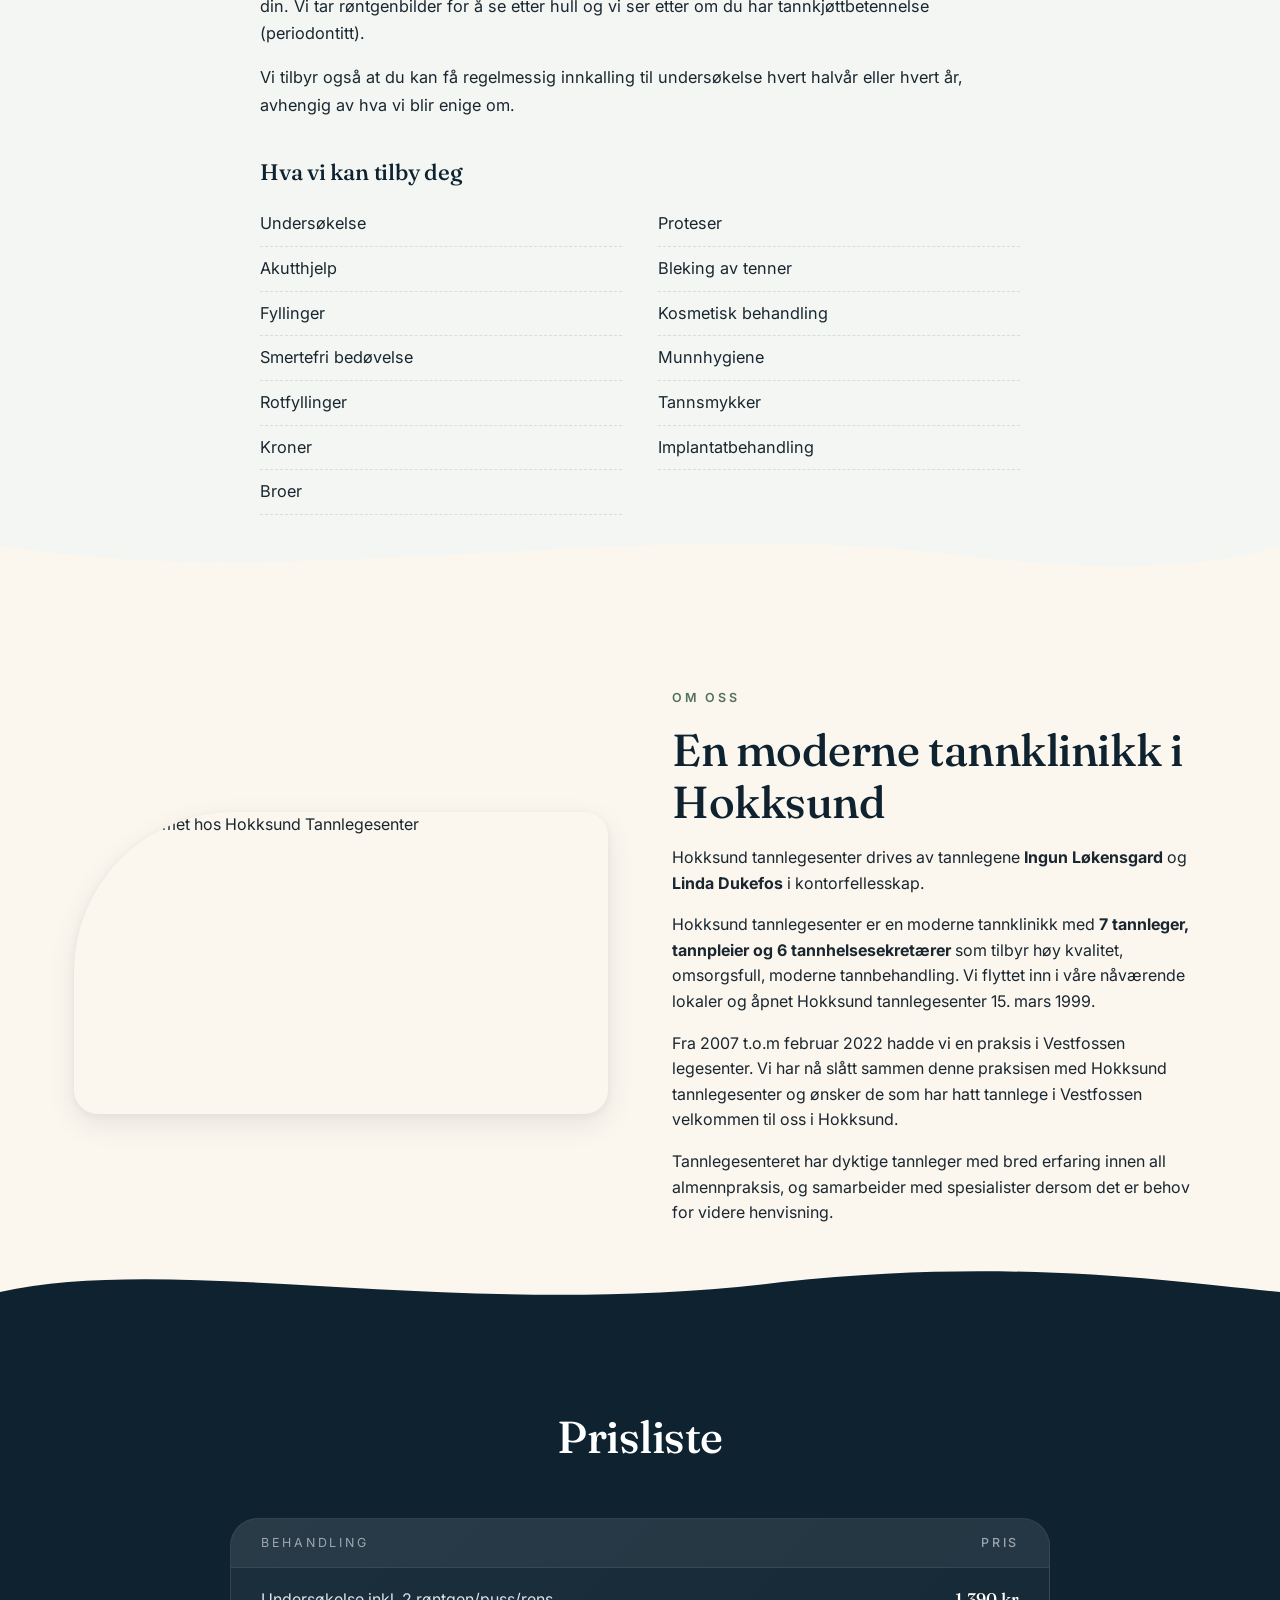
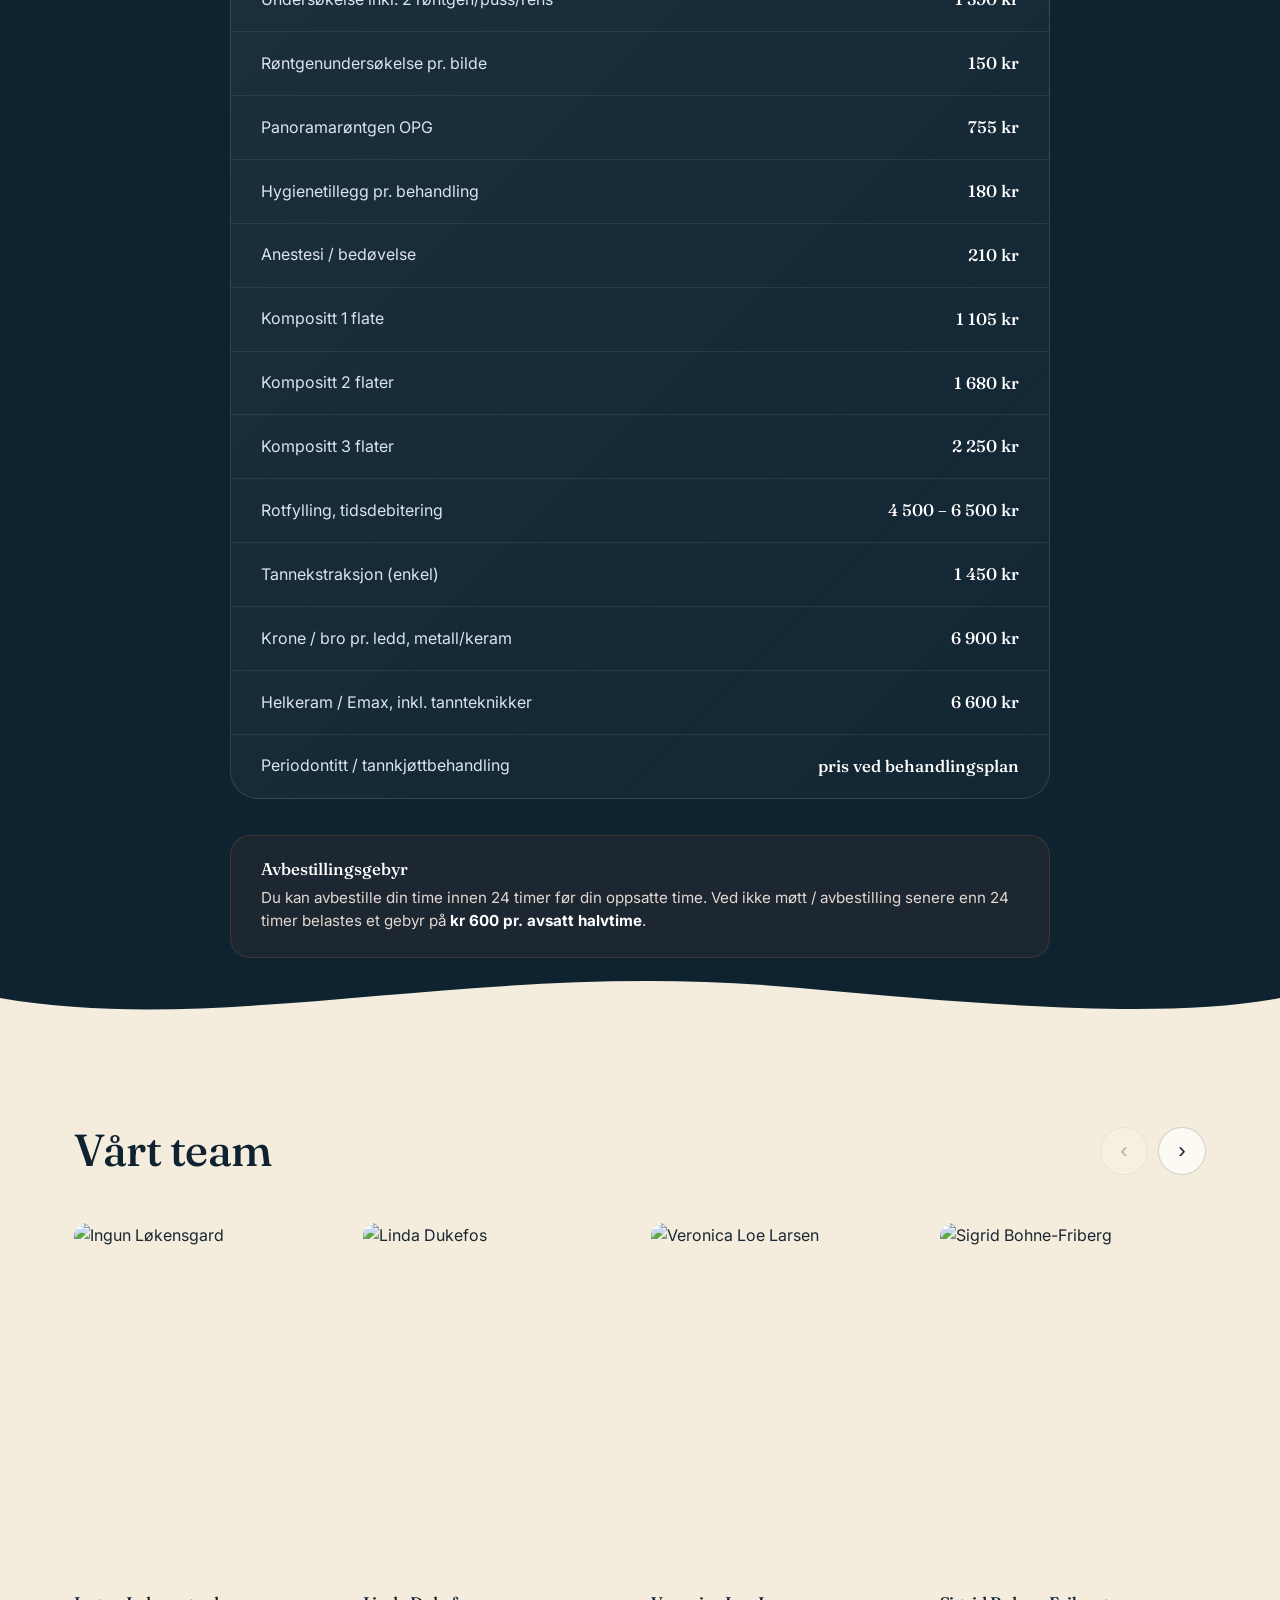
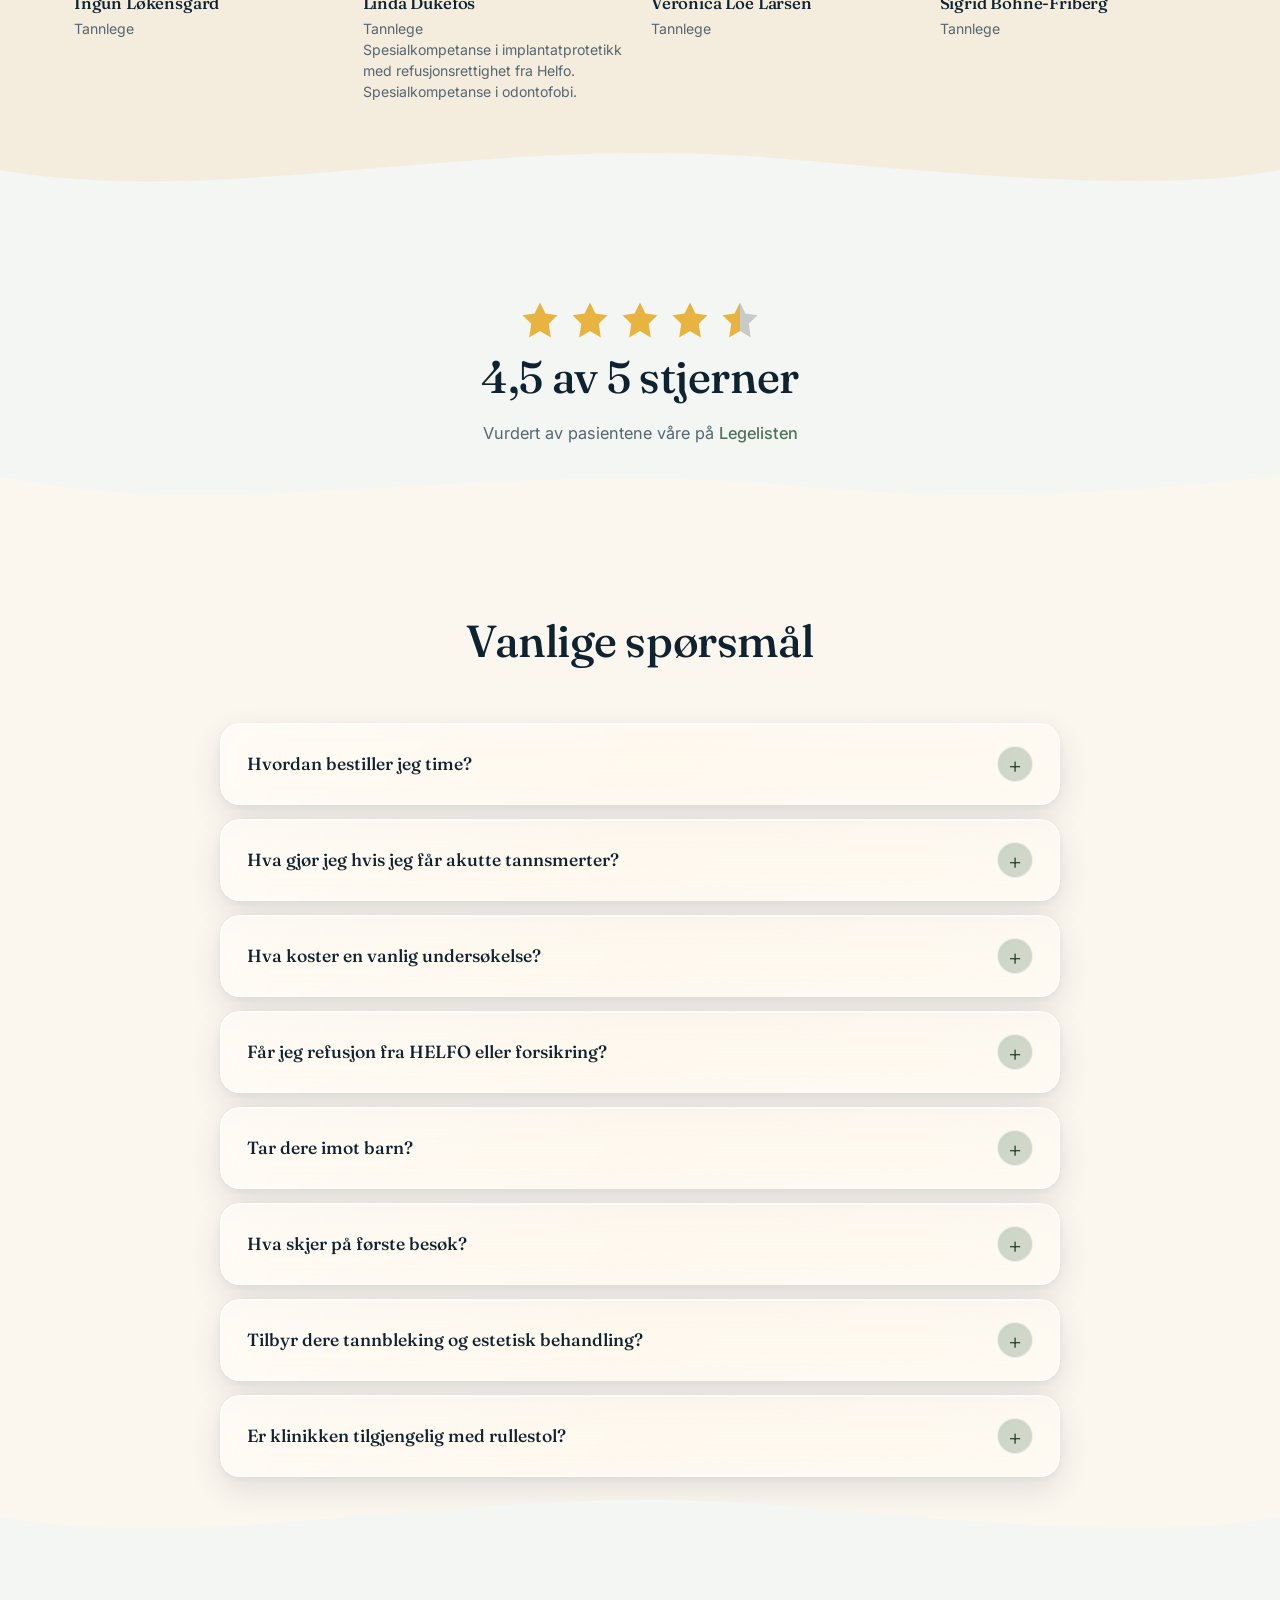
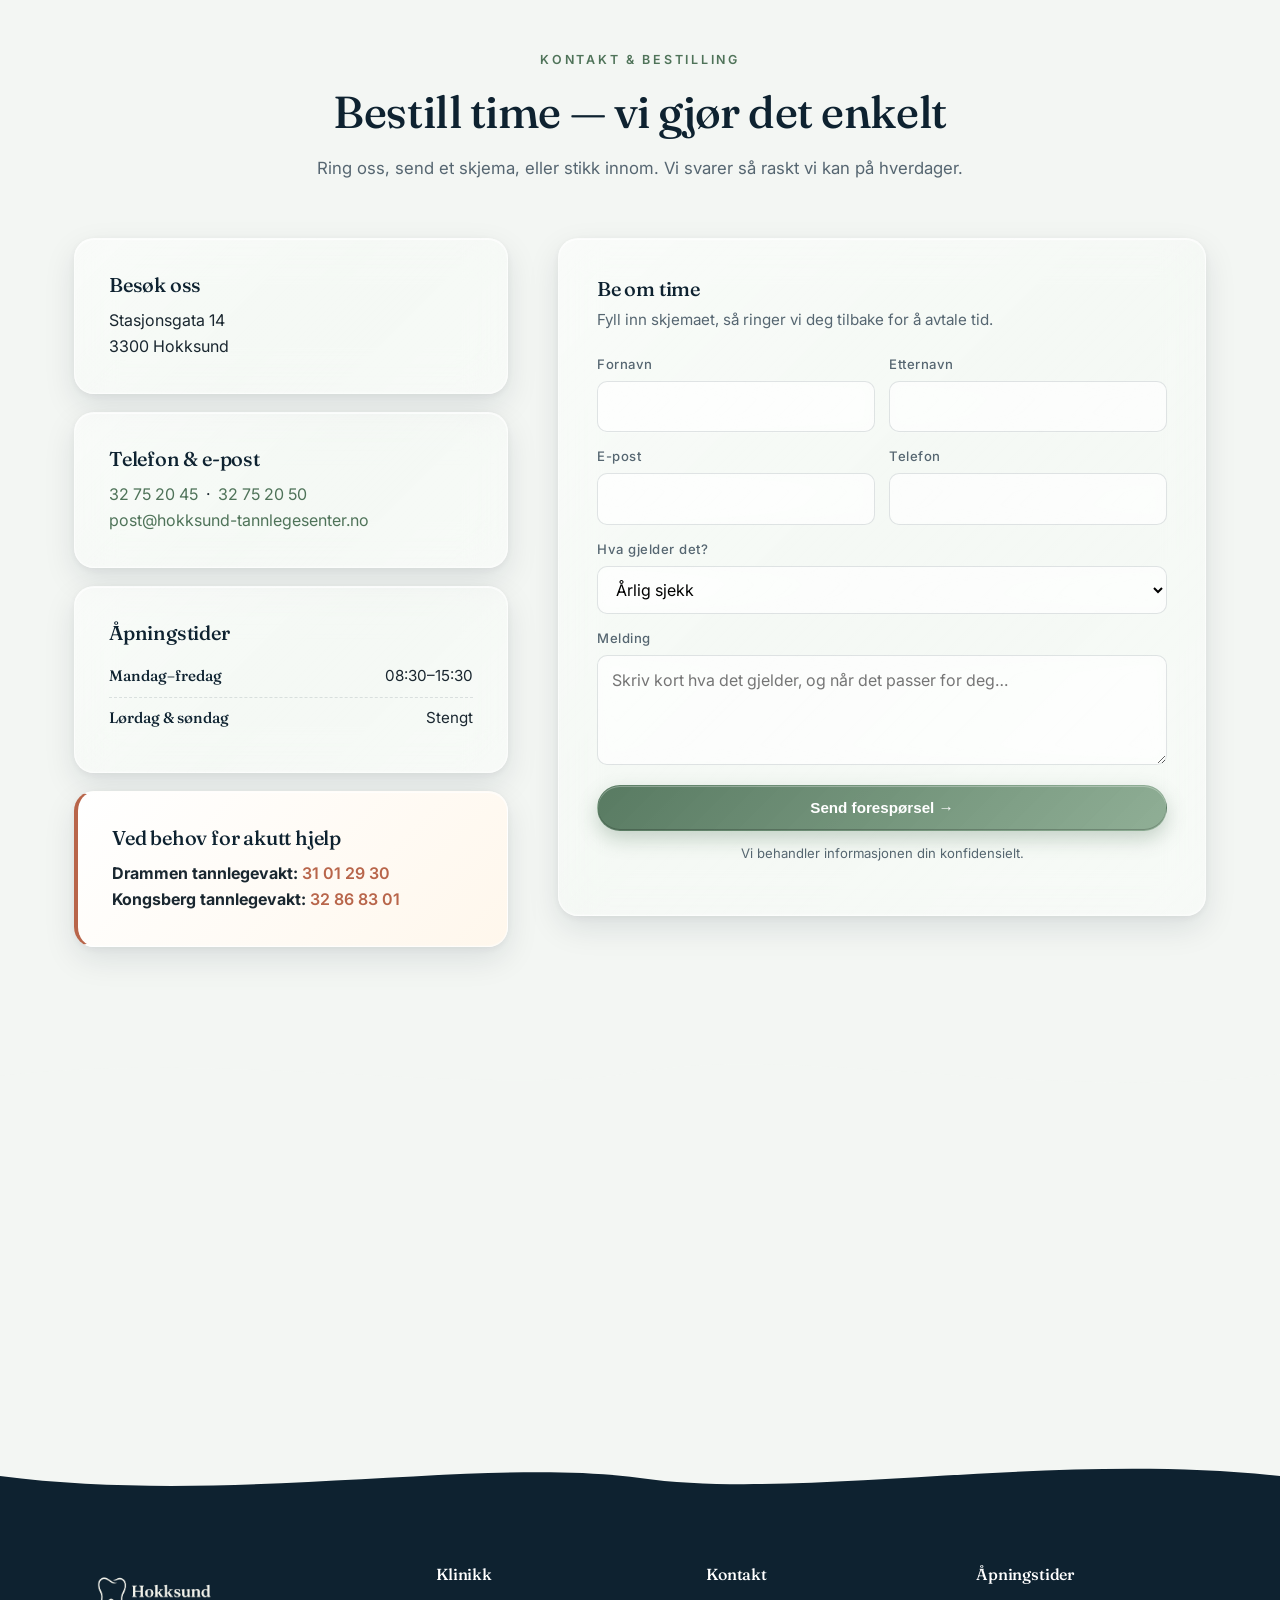
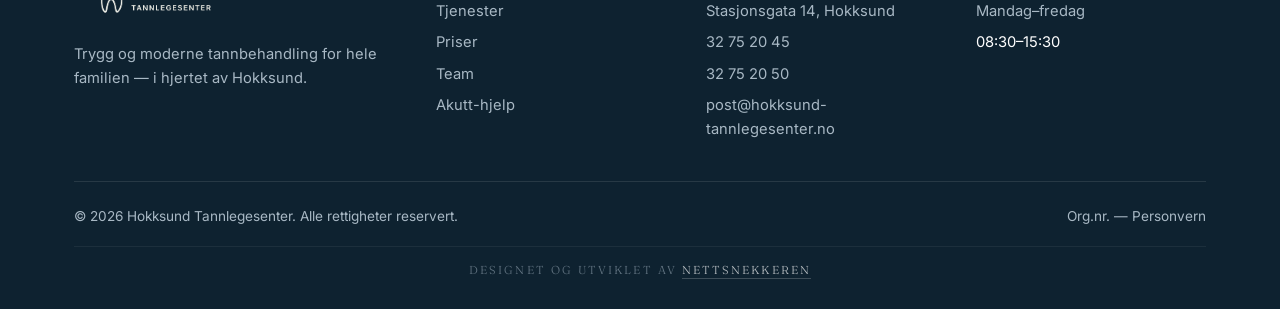
==== commit 5706ff19: "feat(mobil): fullt iPhone-responsiv — 100dvh hero, 16px form-input (ingen iOS zoom), kompaktere padd" ====
--- a/index.html
+++ b/index.html
@@ -446,7 +446,7 @@
       <span>Org.nr. — Personvern</span>
     </div>
     <div class="watermark">
-      <span>Designet og utviklet av <a href="#" rel="noopener">Nettsnekkeren</a></span>
+      <span>Designet og utviklet av <a href="https://nettsnekkeren.no" target="_blank" rel="noopener">Nettsnekkeren</a></span>
     </div>
   </div>
 </footer>
--- a/styles.css
+++ b/styles.css
@@ -215,8 +215,6 @@
   }
   @keyframes pulse{0%,100%{transform:scale(1);opacity:1}50%{transform:scale(1.15);opacity:.7}}
   @media(max-width:560px){.status-pill .label{display:none}.status-pill{padding:.55rem .7rem}}
-  @media(max-width:600px){header.site{border-radius:24px;margin:0 8px}}
-  @media(max-width:600px){header.site{border-radius:24px;margin:0 8px}}
   .nav{display:flex;align-items:center;justify-content:space-between;padding:14px 0}
   .nav-split{display:grid;grid-template-columns:1fr auto 1fr;gap:32px}
   .nav-split .menu-left{justify-self:end}
@@ -253,6 +251,7 @@
     background:#4aa6a3;
     isolation:isolate;
     min-height:calc(100vh - 60px);
+    min-height:calc(100dvh - 60px);
     display:flex;flex-direction:column;
   }
   .hero > .wrap{flex:1;display:flex;flex-direction:column;justify-content:center}
@@ -680,3 +679,29 @@
   .reveal{opacity:0;transform:translateY(18px);transition:opacity .7s ease, transform .7s ease}
   .reveal.in{opacity:1;transform:none}
   @media(prefers-reduced-motion:reduce){.reveal{opacity:1;transform:none;transition:none}}
+
+  /* iPhone fine-tuning */
+  html,body{overflow-x:hidden}
+  @media(max-width:600px){
+    section{padding:64px 0}
+    .wrap{padding:0 18px}
+    .section-head{margin-bottom:36px}
+    .hero-grid{padding:14px 0 20px;gap:12px}
+    .hero-grid h1{font-size:clamp(1.4rem,5.6vw,2rem)}
+    .hero-grid p.lead{font-size:.94rem;padding:0 6px}
+    .hero-team{max-height:26vh;border-radius:14px;margin-bottom:18px}
+    .hero-cta{flex-wrap:wrap;justify-content:center;gap:10px}
+    .hero-cta .btn{padding:.7rem 1.1rem;font-size:.88rem}
+    .field input,.field select,.field textarea{font-size:16px}
+    form.book{padding:24px}
+    .map-wrap iframe{height:280px}
+    footer{padding:48px 0 24px}
+    .footer-bottom{flex-direction:column;align-items:flex-start;font-size:.78rem}
+    .rev-compact .stars-big .star{width:32px;height:32px}
+    .faq-item summary{padding:18px 20px;font-size:1rem}
+    .faq-item .answer{padding:0 20px 20px;font-size:.94rem}
+  }
+  @media(max-width:380px){
+    .hero-grid h1{font-size:1.3rem}
+    .hero-team{max-height:22vh}
+  }
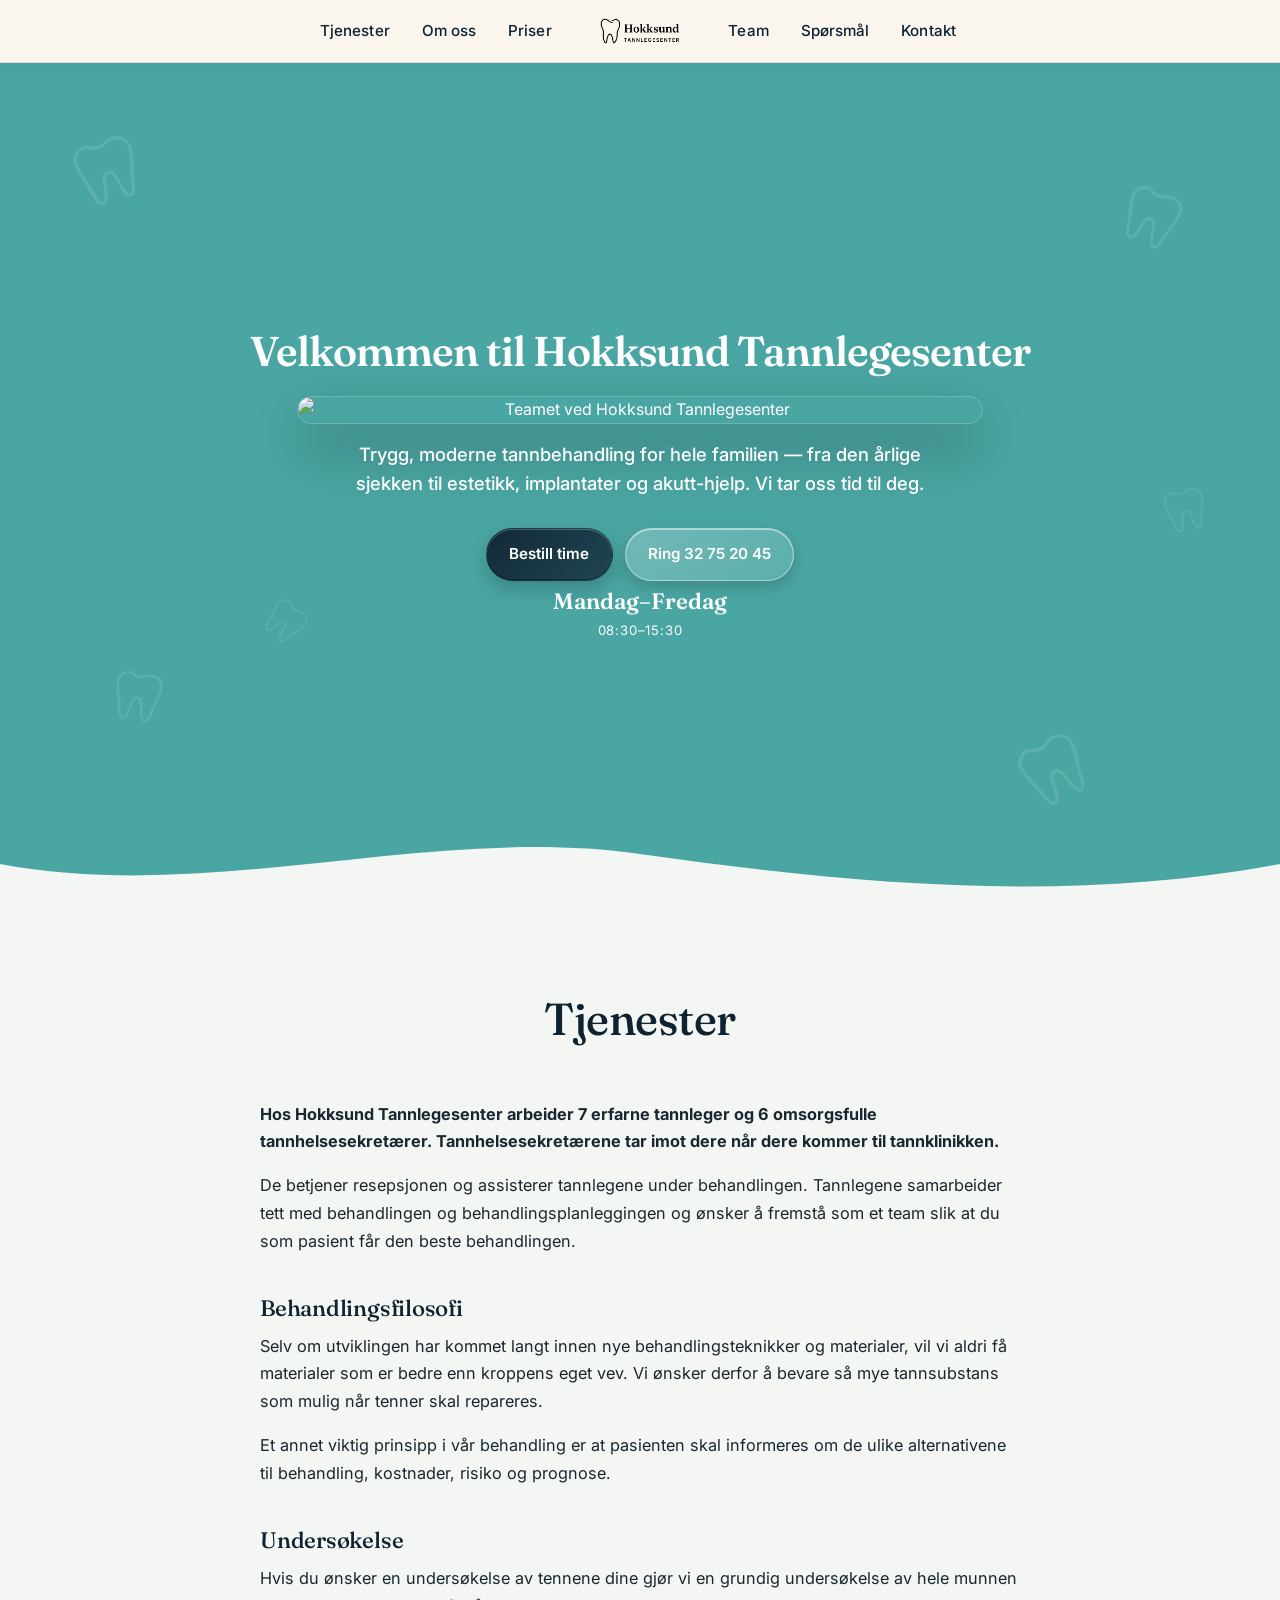
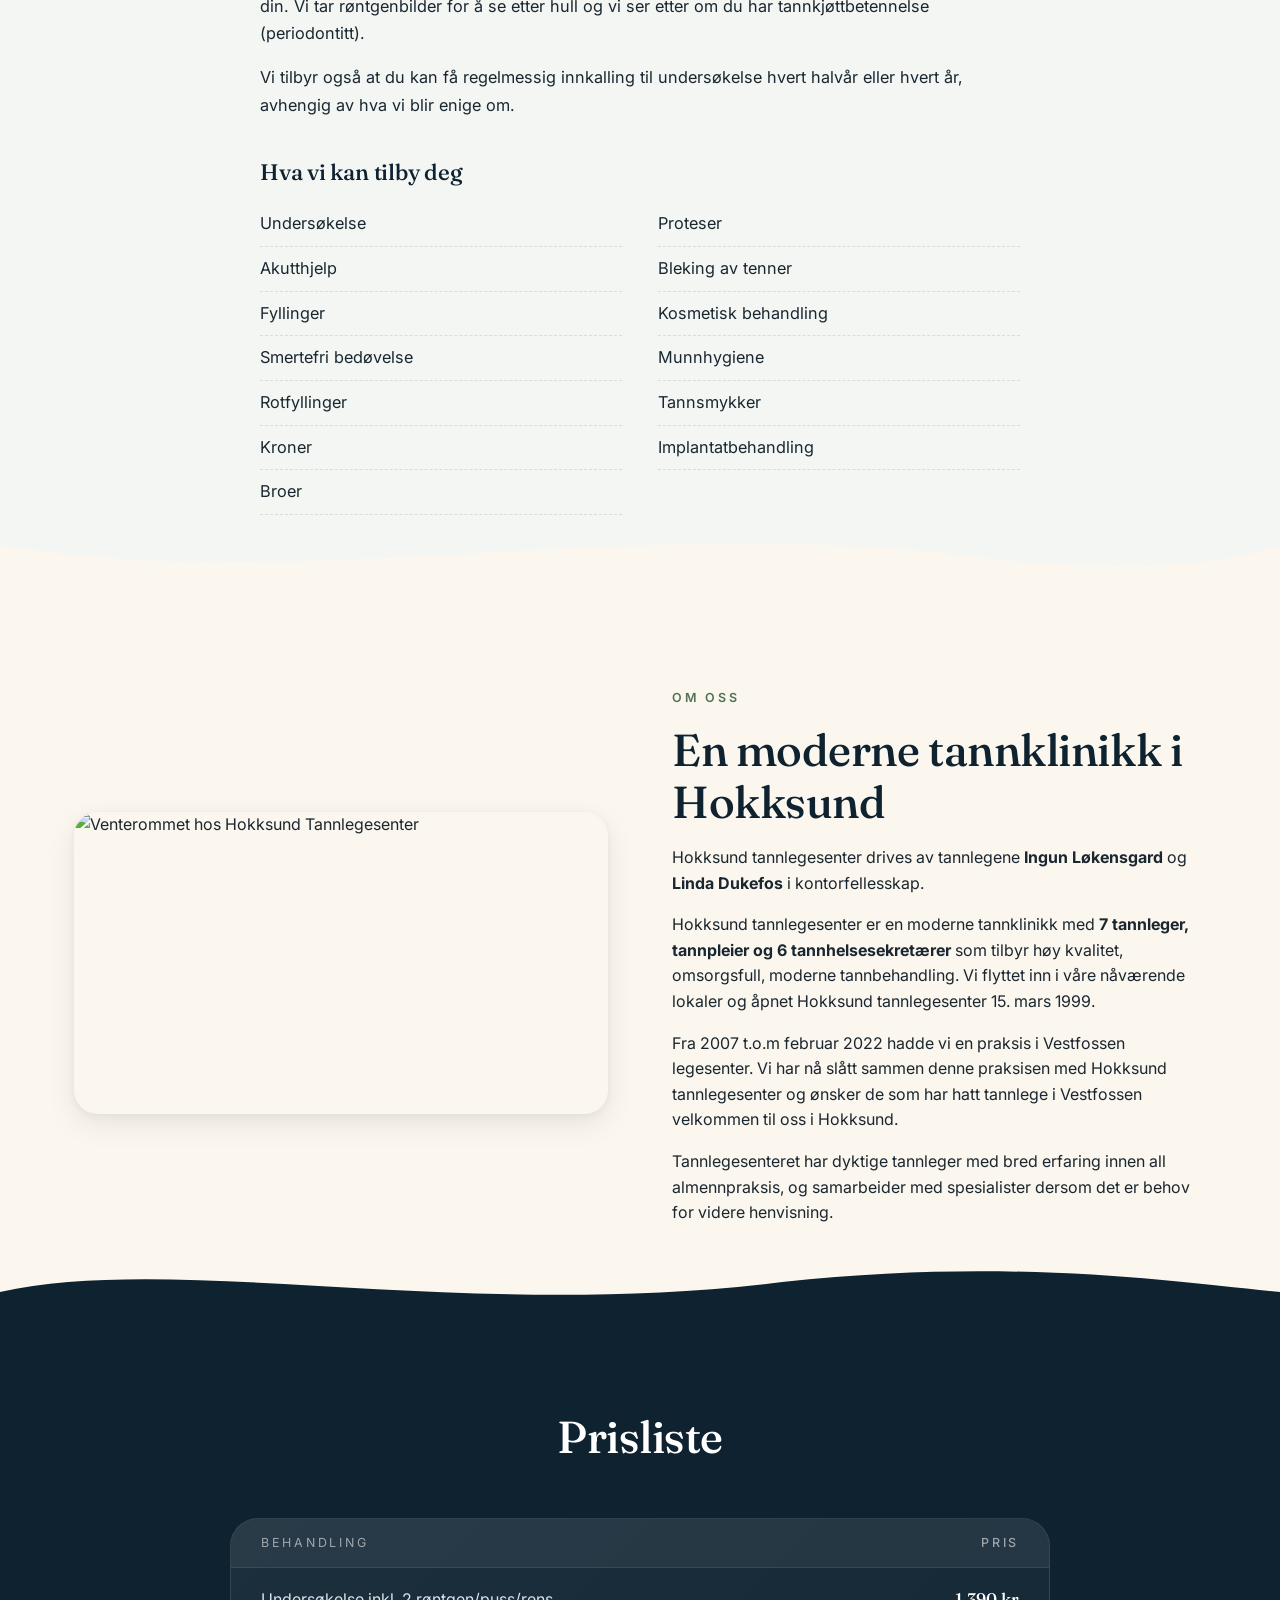
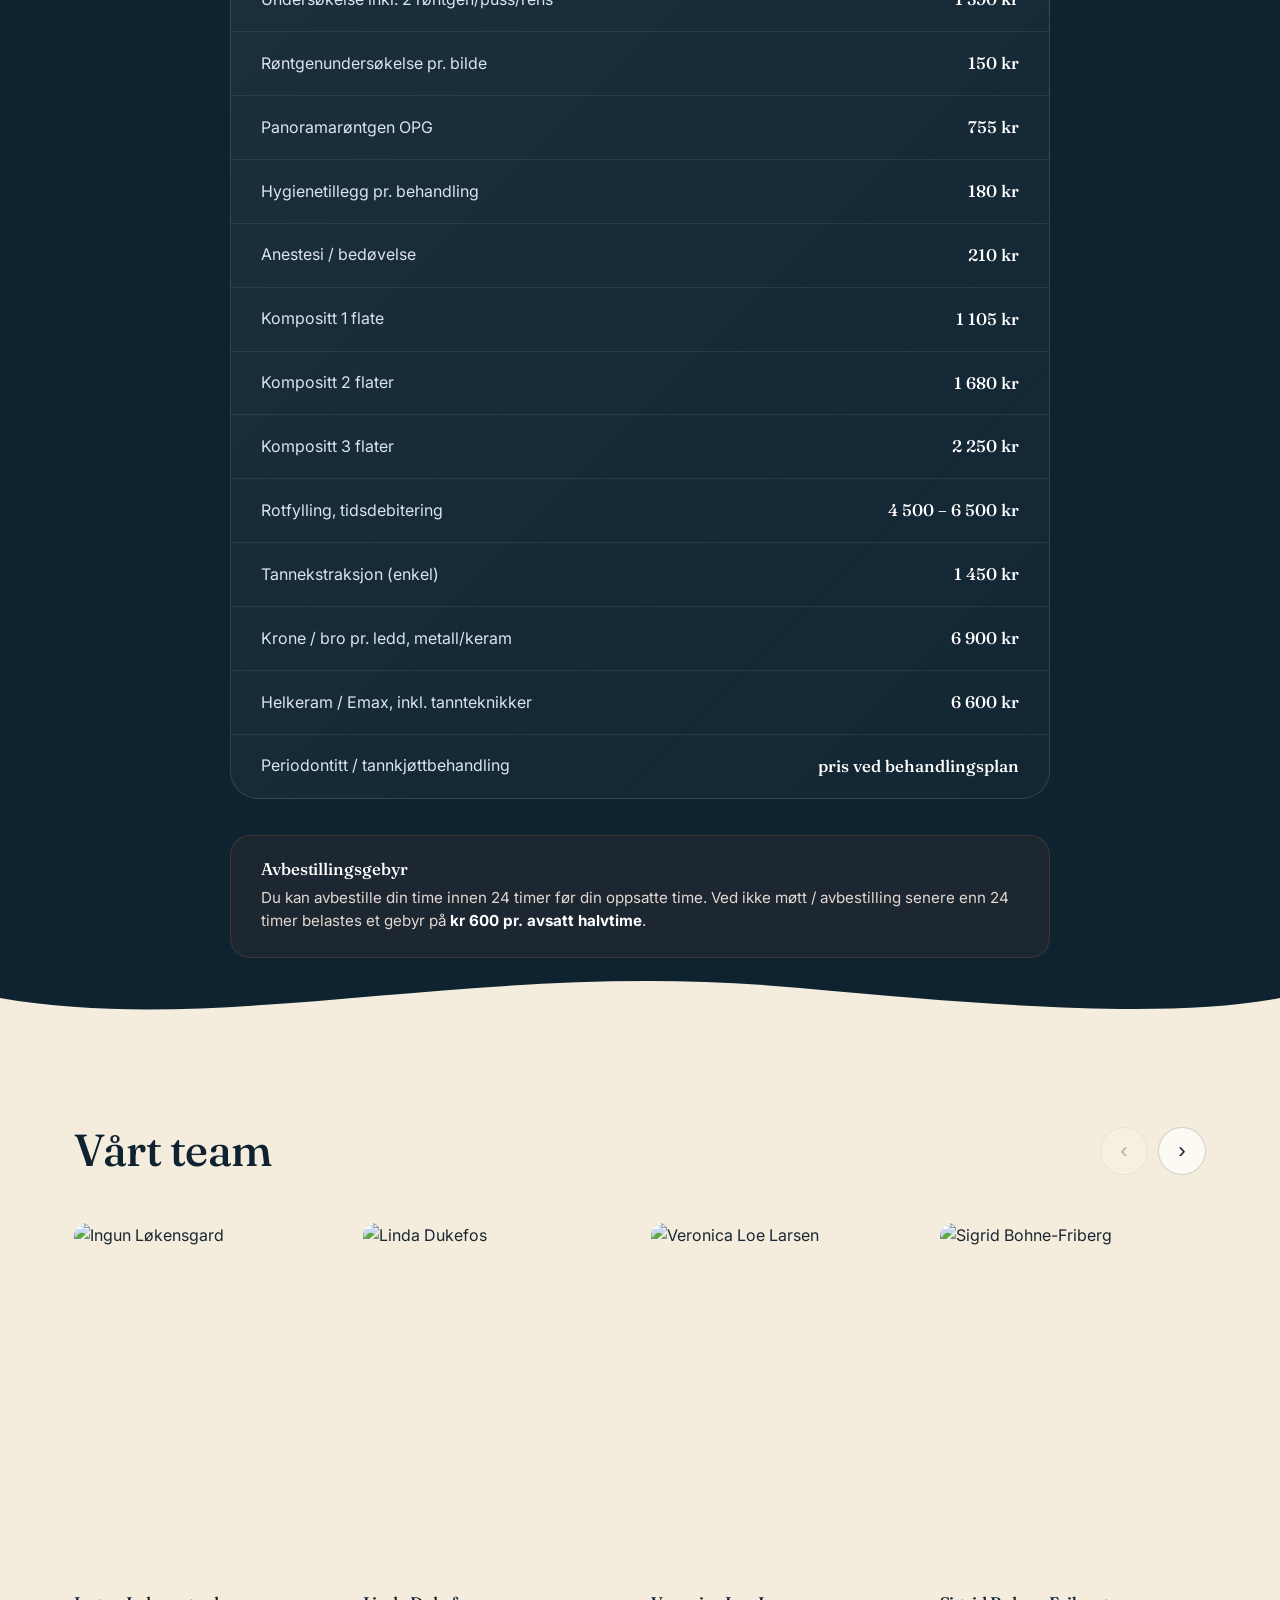
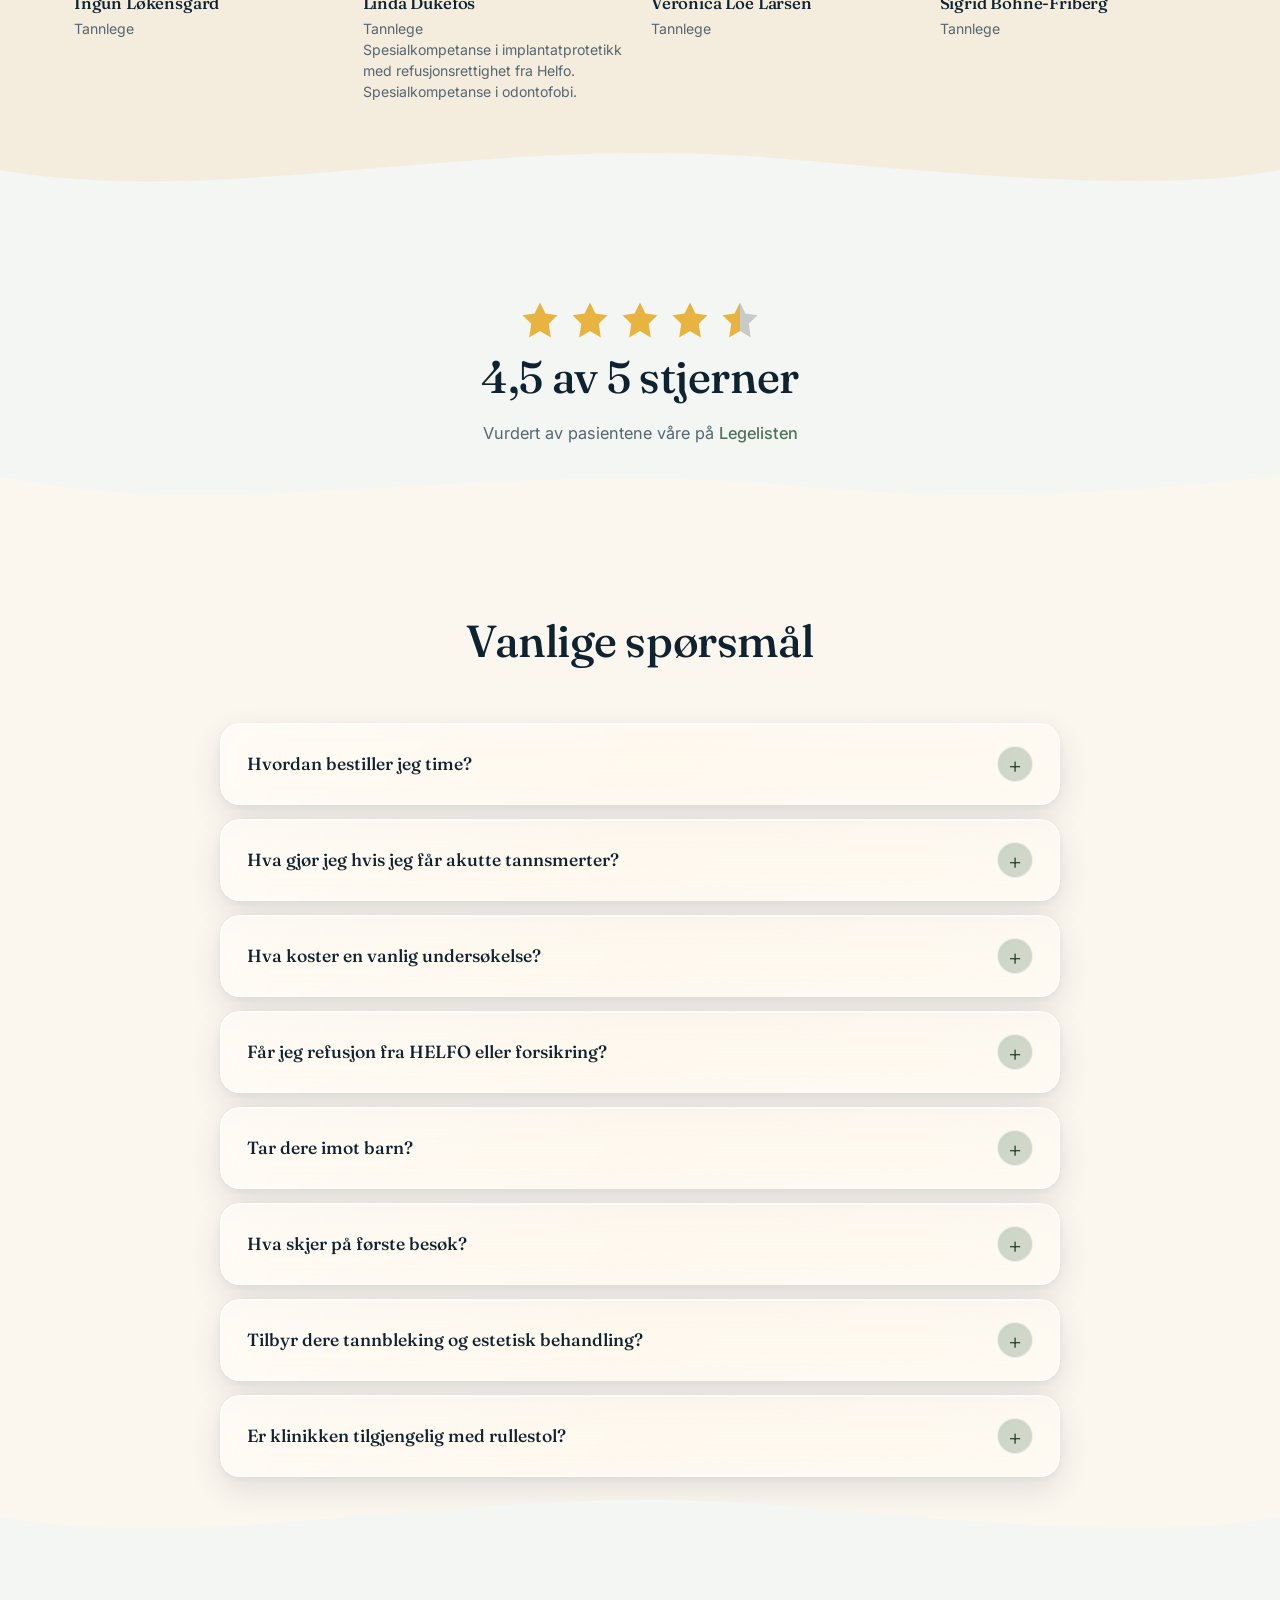
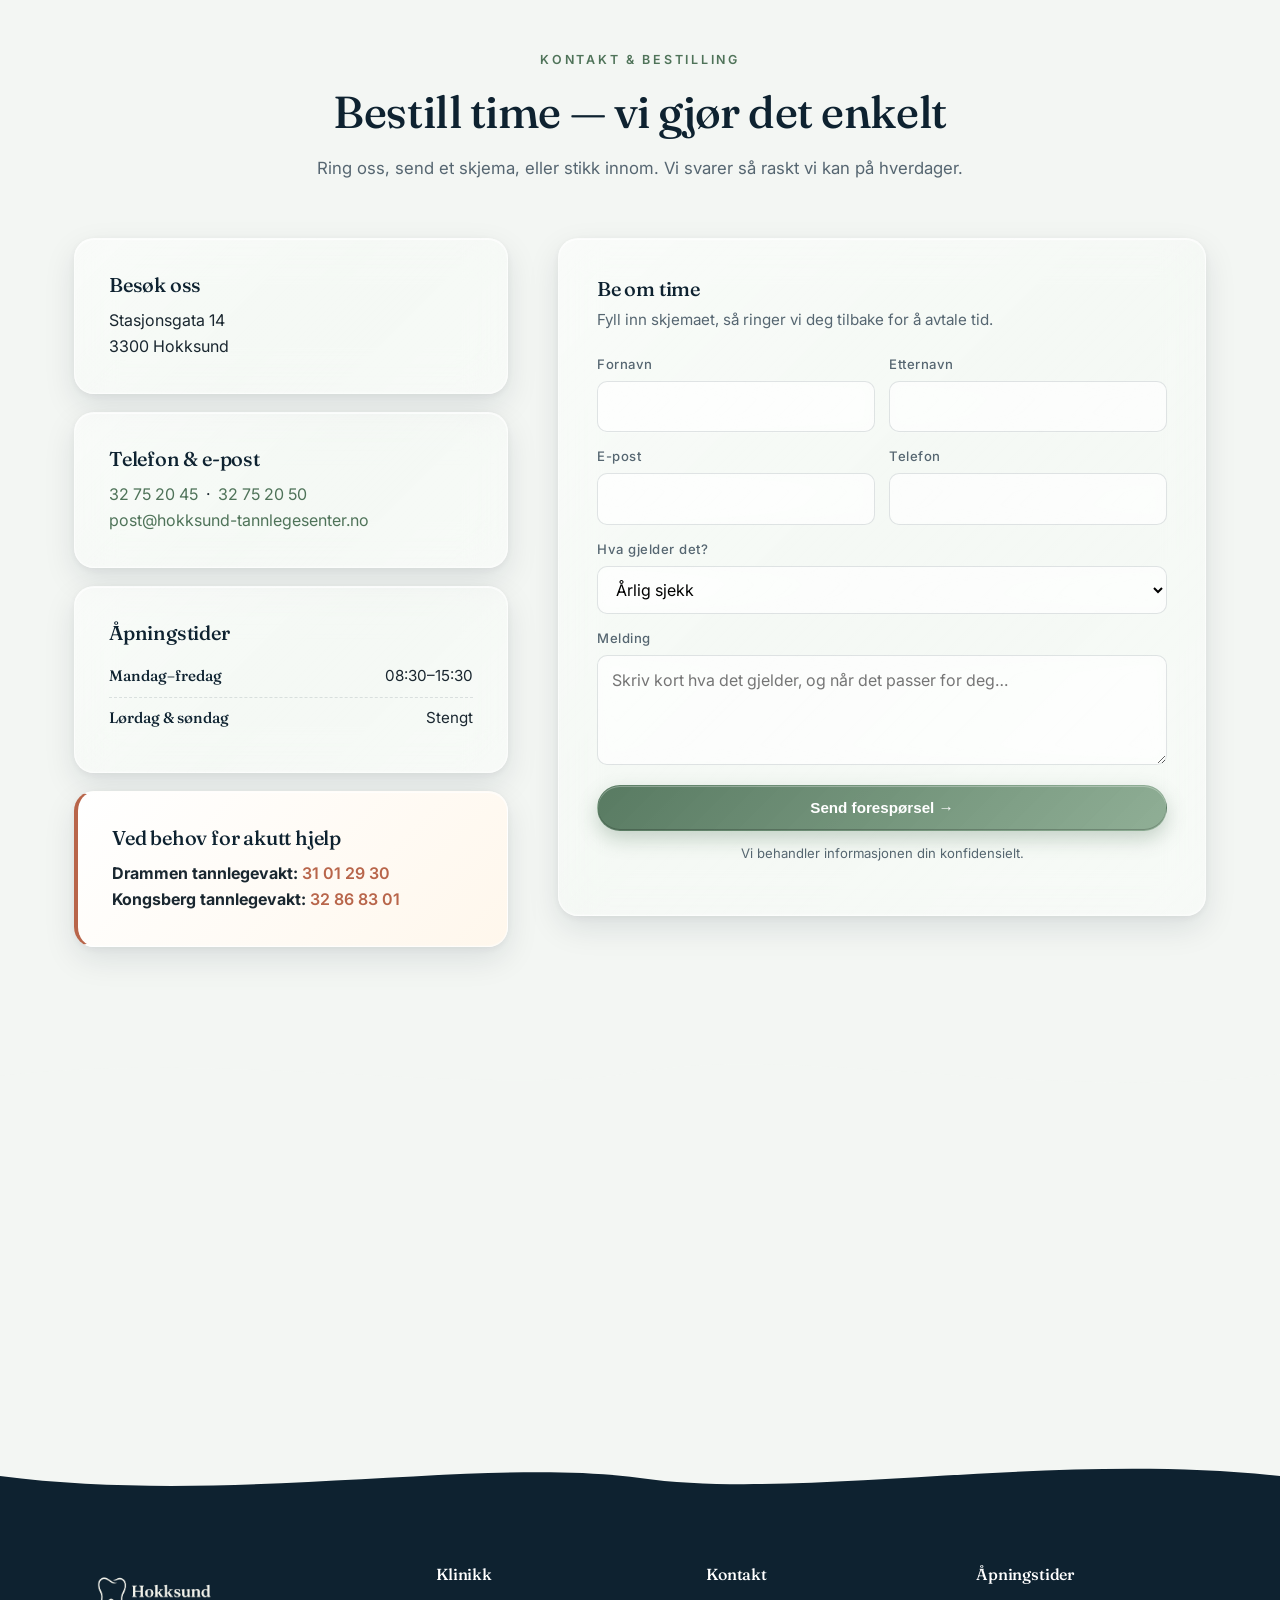
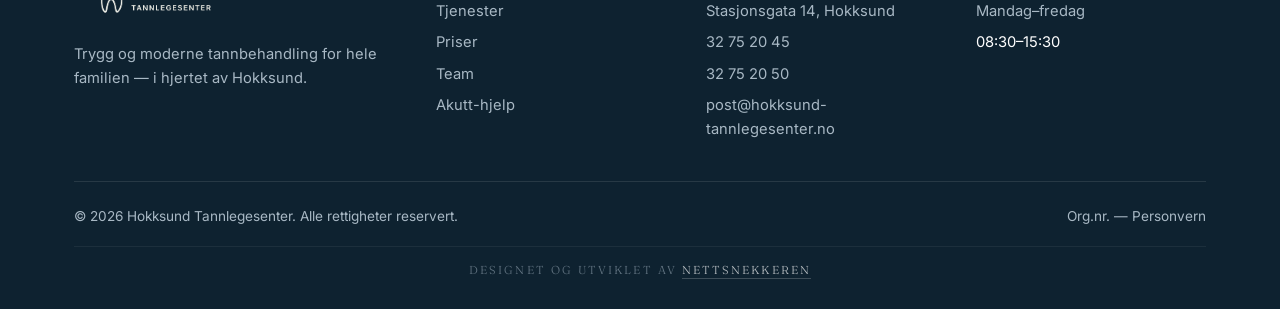
==== commit 6355ae66: "fix(mobil-meny): erstatt to fragmenterte menyer med én ekte mobilmeny — alle 6 lenker i én dropdown," ====
--- a/index.html
+++ b/index.html
@@ -27,8 +27,16 @@
       <a href="#faq">Spørsmål</a>
       <a href="#kontakt">Kontakt</a>
     </nav>
-    <button class="menu-toggle" aria-label="Meny" onclick="document.querySelectorAll('.menu').forEach(m=>m.classList.toggle('open'))">≡</button>
-  </div>
+    <button class="menu-toggle" aria-label="Meny" onclick="document.getElementById('menu-mobile').classList.toggle('open');this.classList.toggle('is-open')">≡</button>
+  </div>
+  <nav class="menu menu-mobile" id="menu-mobile" aria-label="Mobilmeny">
+    <a href="#tjenester">Tjenester</a>
+    <a href="#om">Om oss</a>
+    <a href="#priser">Priser</a>
+    <a href="#team">Team</a>
+    <a href="#faq">Spørsmål</a>
+    <a href="#kontakt">Kontakt</a>
+  </nav>
 </header>
 
 <main id="top">
@@ -459,7 +467,10 @@
   },{threshold:.12});
   document.querySelectorAll('.reveal').forEach(el=>io.observe(el));
   // Close mobile menu on click
-  document.querySelectorAll('.menu a').forEach(a=>a.addEventListener('click',()=>document.querySelectorAll('.menu').forEach(m=>m.classList.remove('open'))));
+  document.querySelectorAll('.menu a, .menu-mobile a').forEach(a=>a.addEventListener('click',()=>{
+    document.getElementById('menu-mobile')?.classList.remove('open');
+    document.querySelector('.menu-toggle')?.classList.remove('is-open');
+  }));
 
   // Open status pill
   (function(){
--- a/styles.css
+++ b/styles.css
@@ -229,20 +229,58 @@
   .menu a{color:var(--navy);font-size:.95rem;font-weight:500;letter-spacing:.005em}
   .menu a:hover{color:var(--sage-600);text-decoration:none}
   .menu-toggle{display:none;background:none;border:0;font-size:1.6rem;cursor:pointer;color:var(--navy)}
+  /* Mobile dropdown menu (single combined nav) */
+  .menu-mobile{display:none}
   @media(max-width:900px){
+    header.site{position:relative}
     .nav-split{grid-template-columns:auto 1fr;gap:12px}
     .nav-split .brand{justify-self:start;grid-column:1}
-    .menu{display:none}
-    .menu-toggle{display:block;justify-self:end;grid-column:2}
-    .menu.open{
-      display:flex;position:absolute;left:0;right:0;
-      background:var(--sage-600);flex-direction:column;
-      align-items:flex-start;padding:18px 24px;
-      gap:14px;
+    .menu-left,.menu-right{display:none}
+    .menu-toggle{display:block;justify-self:end;grid-column:2;transition:transform .25s ease}
+    .menu-toggle.is-open{transform:rotate(90deg)}
+    .menu-mobile{
+      display:none;position:absolute;left:0;right:0;top:100%;width:100%;
+      background:linear-gradient(180deg,#5a7459 0%,#4f6750 100%);
+      flex-direction:column;align-items:stretch;
+      padding:6px 24px 18px;gap:0;
+      z-index:60;
+      box-shadow:0 14px 30px rgba(14,34,48,.20);
+      border-top:1px solid rgba(255,255,255,.10);
+      border-radius:0 0 24px 24px;
     }
-    .menu-left.open{top:100%}
-    .menu-right.open{top:calc(100% + 156px);border-top:1px solid rgba(255,255,255,.18)}
-    .menu.open a{color:#fff}
+    .menu-mobile.open{
+      display:flex;
+      animation:menuSlide .35s cubic-bezier(.4,0,.2,1) both;
+    }
+    .menu-mobile a{
+      color:rgba(255,255,255,.92)!important;
+      padding:16px 6px;
+      border-bottom:1px solid rgba(255,255,255,.10);
+      font-size:1.05rem;
+      font-weight:500;
+      letter-spacing:.01em;
+      transition:color .2s ease, padding-left .25s ease;
+      position:relative;
+      text-decoration:none;
+    }
+    .menu-mobile a:last-child{border-bottom:0}
+    .menu-mobile a::before{
+      content:"";position:absolute;left:0;top:50%;
+      width:0;height:2px;background:#fff;
+      transform:translateY(-50%);
+      transition:width .25s ease;
+    }
+    .menu-mobile a:hover,
+    .menu-mobile a:active{
+      color:#fff!important;
+      padding-left:16px;
+    }
+    .menu-mobile a:hover::before,
+    .menu-mobile a:active::before{width:10px}
+  }
+  @keyframes menuSlide{
+    from{opacity:0;transform:translateY(-8px)}
+    to{opacity:1;transform:none}
   }
 
   /* HERO — full bleed waiting room image */
@@ -417,7 +455,6 @@
     width:100%;height:auto;display:block;
     aspect-ratio:977/551;object-fit:cover;
     border-radius:24px;
-    border-top-left-radius:160px;
     box-shadow:var(--shadow);
   }
   .about-text ul{list-style:none;padding:0;margin:1.4em 0 0;display:grid;gap:14px}
@@ -685,6 +722,8 @@
   @media(max-width:600px){
     section{padding:64px 0}
     .wrap{padding:0 18px}
+    header.site .wrap{padding:0 24px}
+    .menu-toggle{padding:6px 4px;margin-right:8px;font-size:1.7rem}
     .section-head{margin-bottom:36px}
     .hero-grid{padding:14px 0 20px;gap:12px}
     .hero-grid h1{font-size:clamp(1.4rem,5.6vw,2rem)}
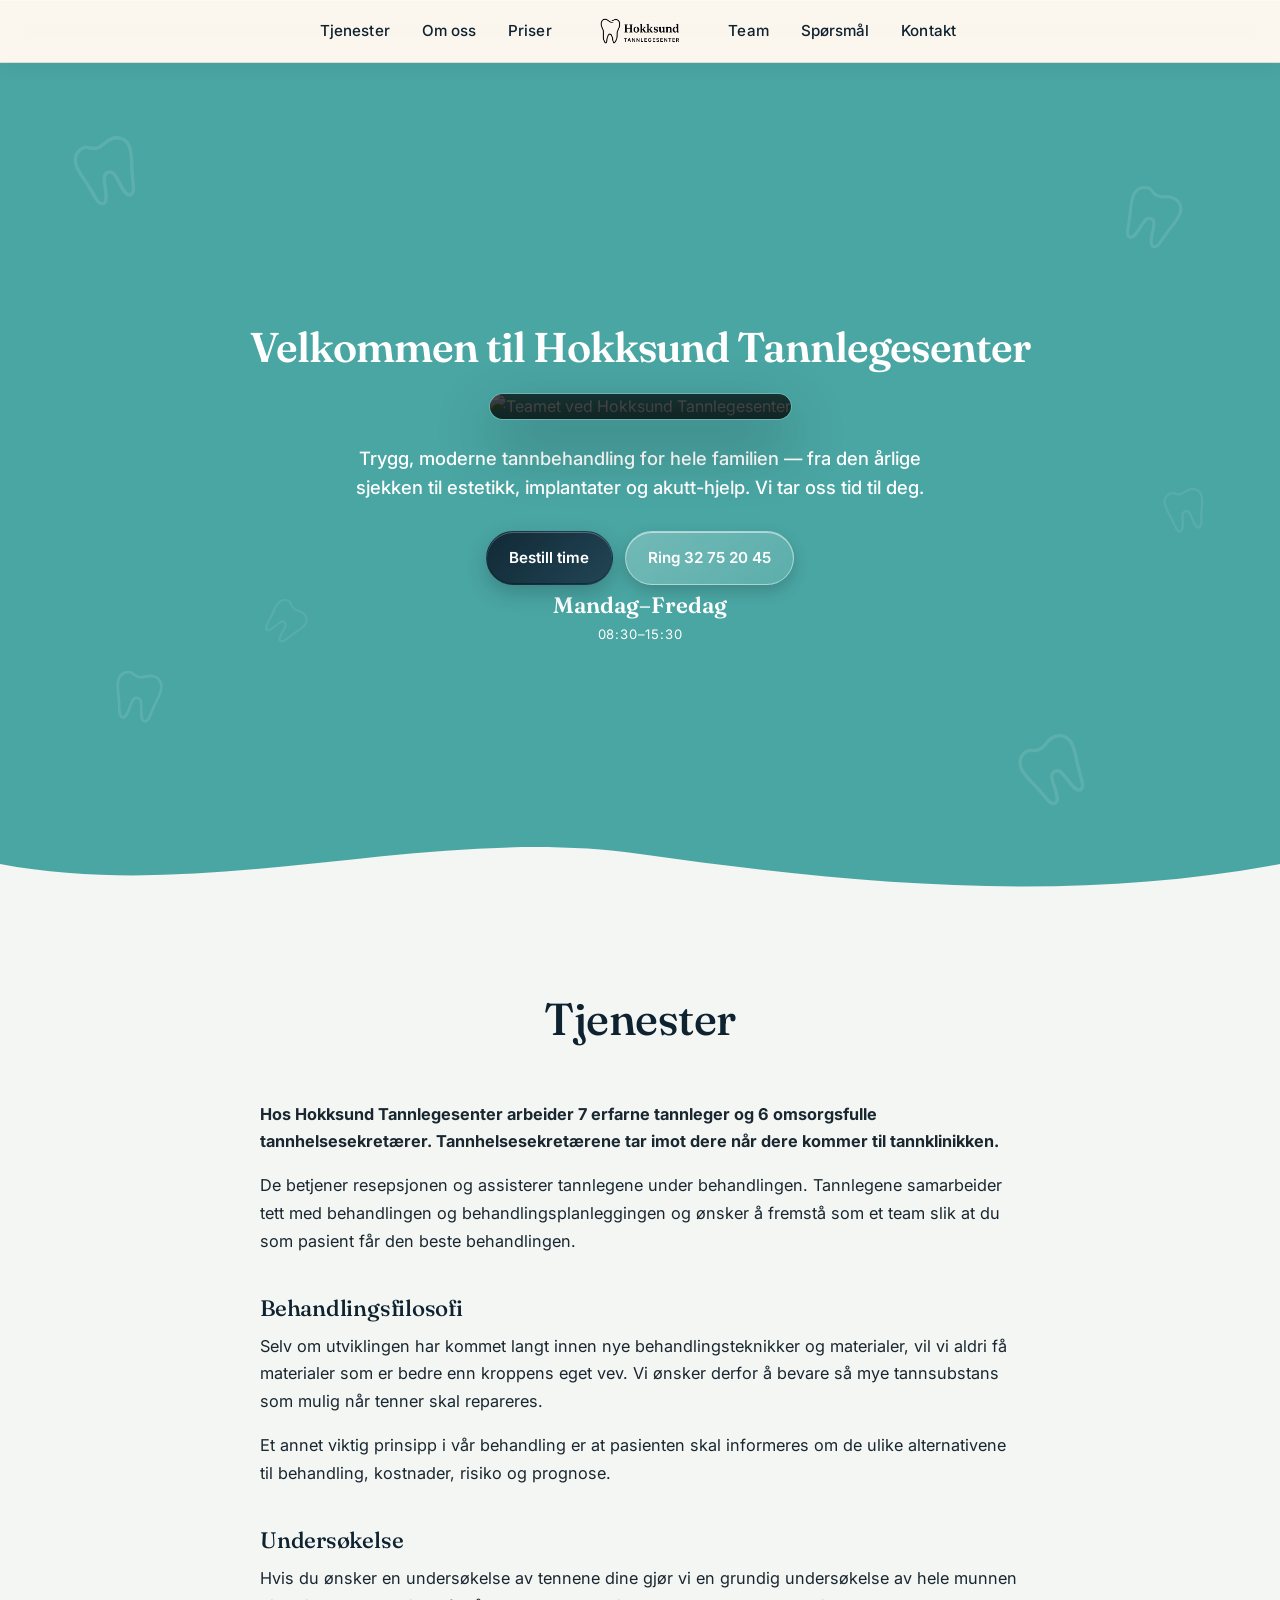
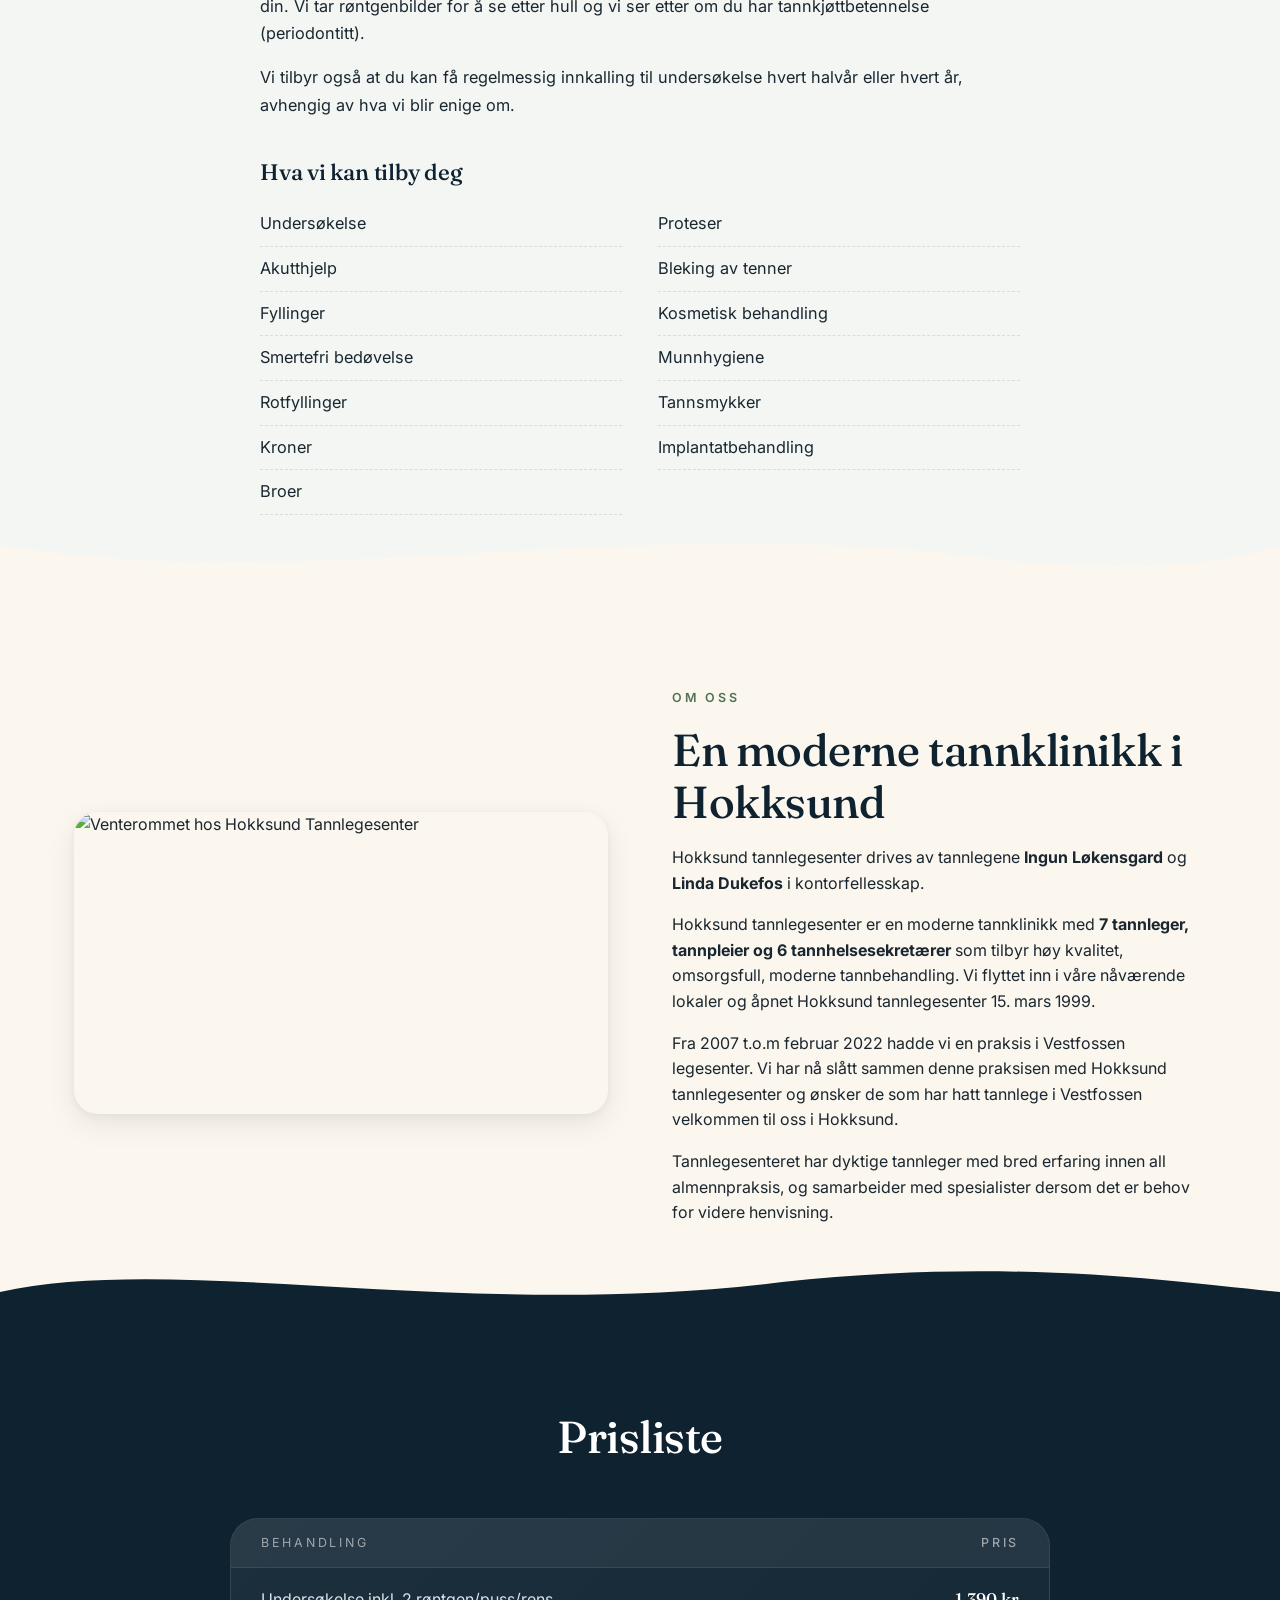
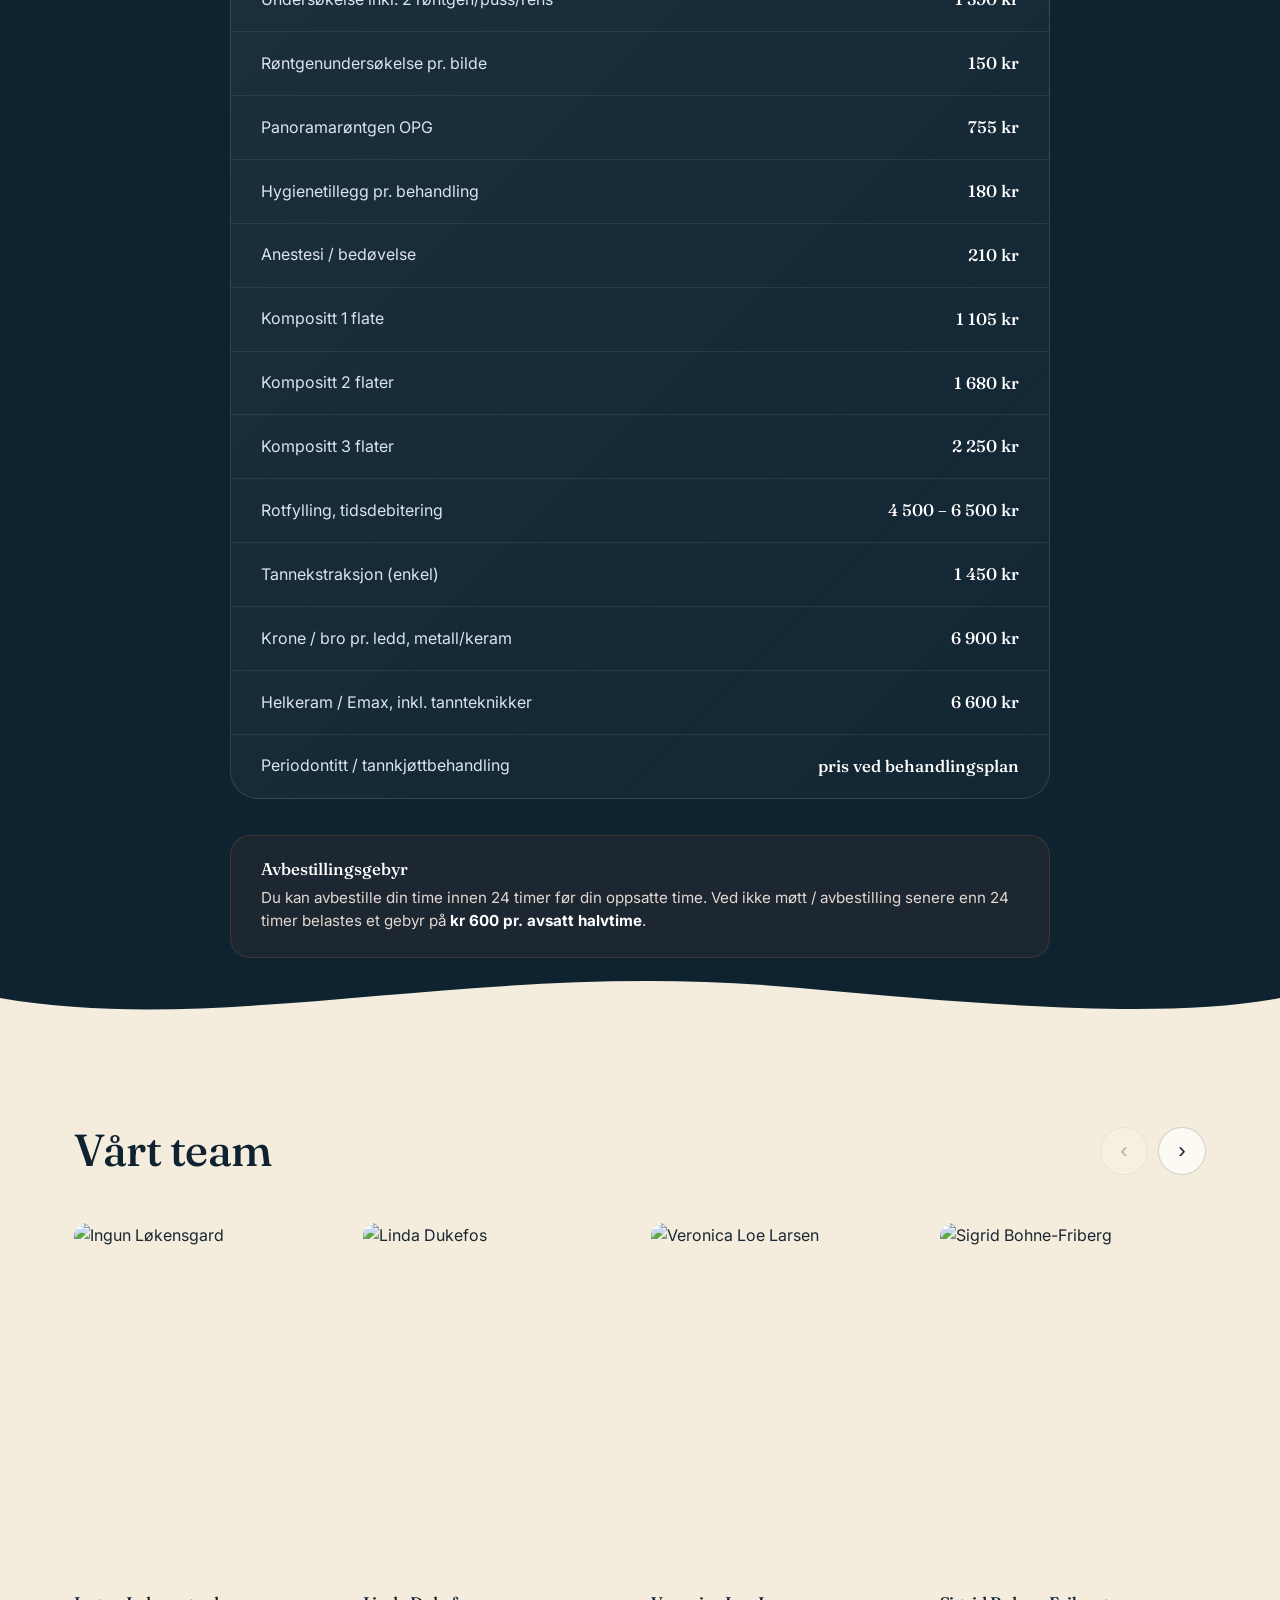
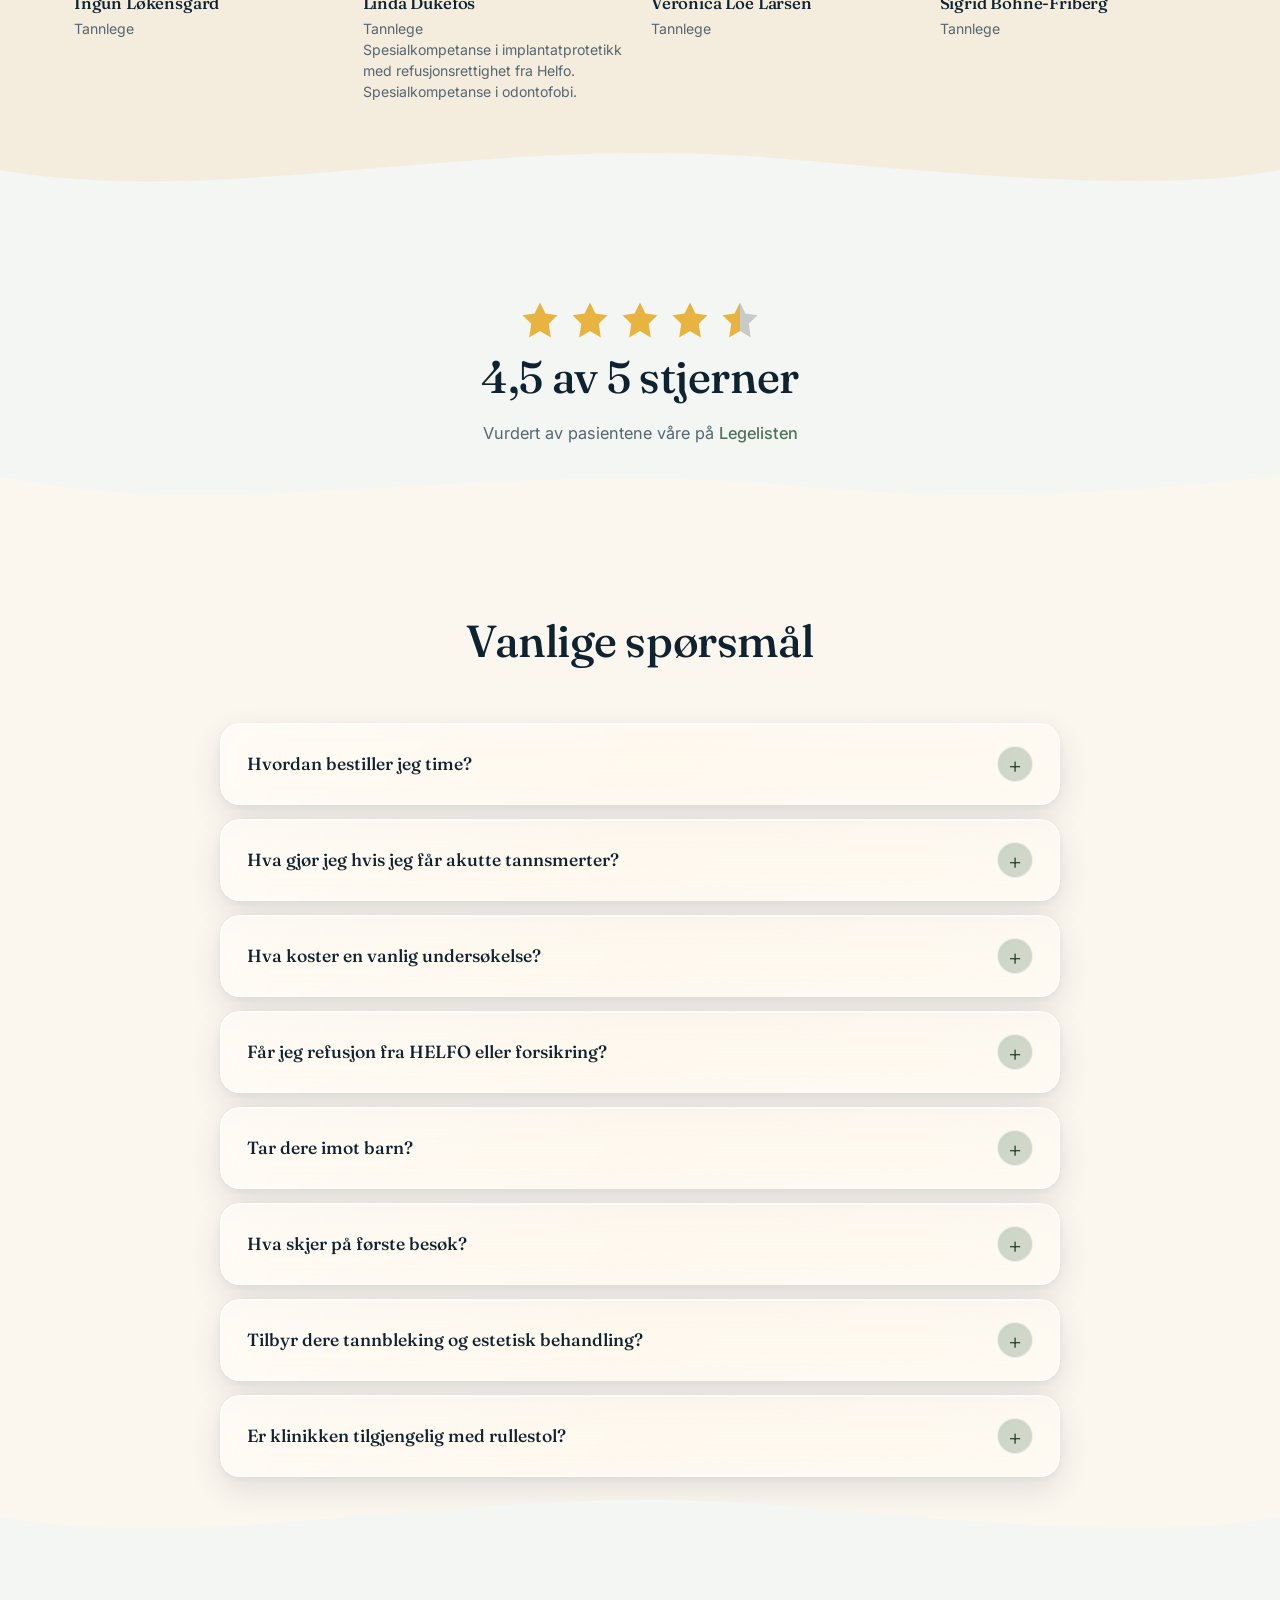
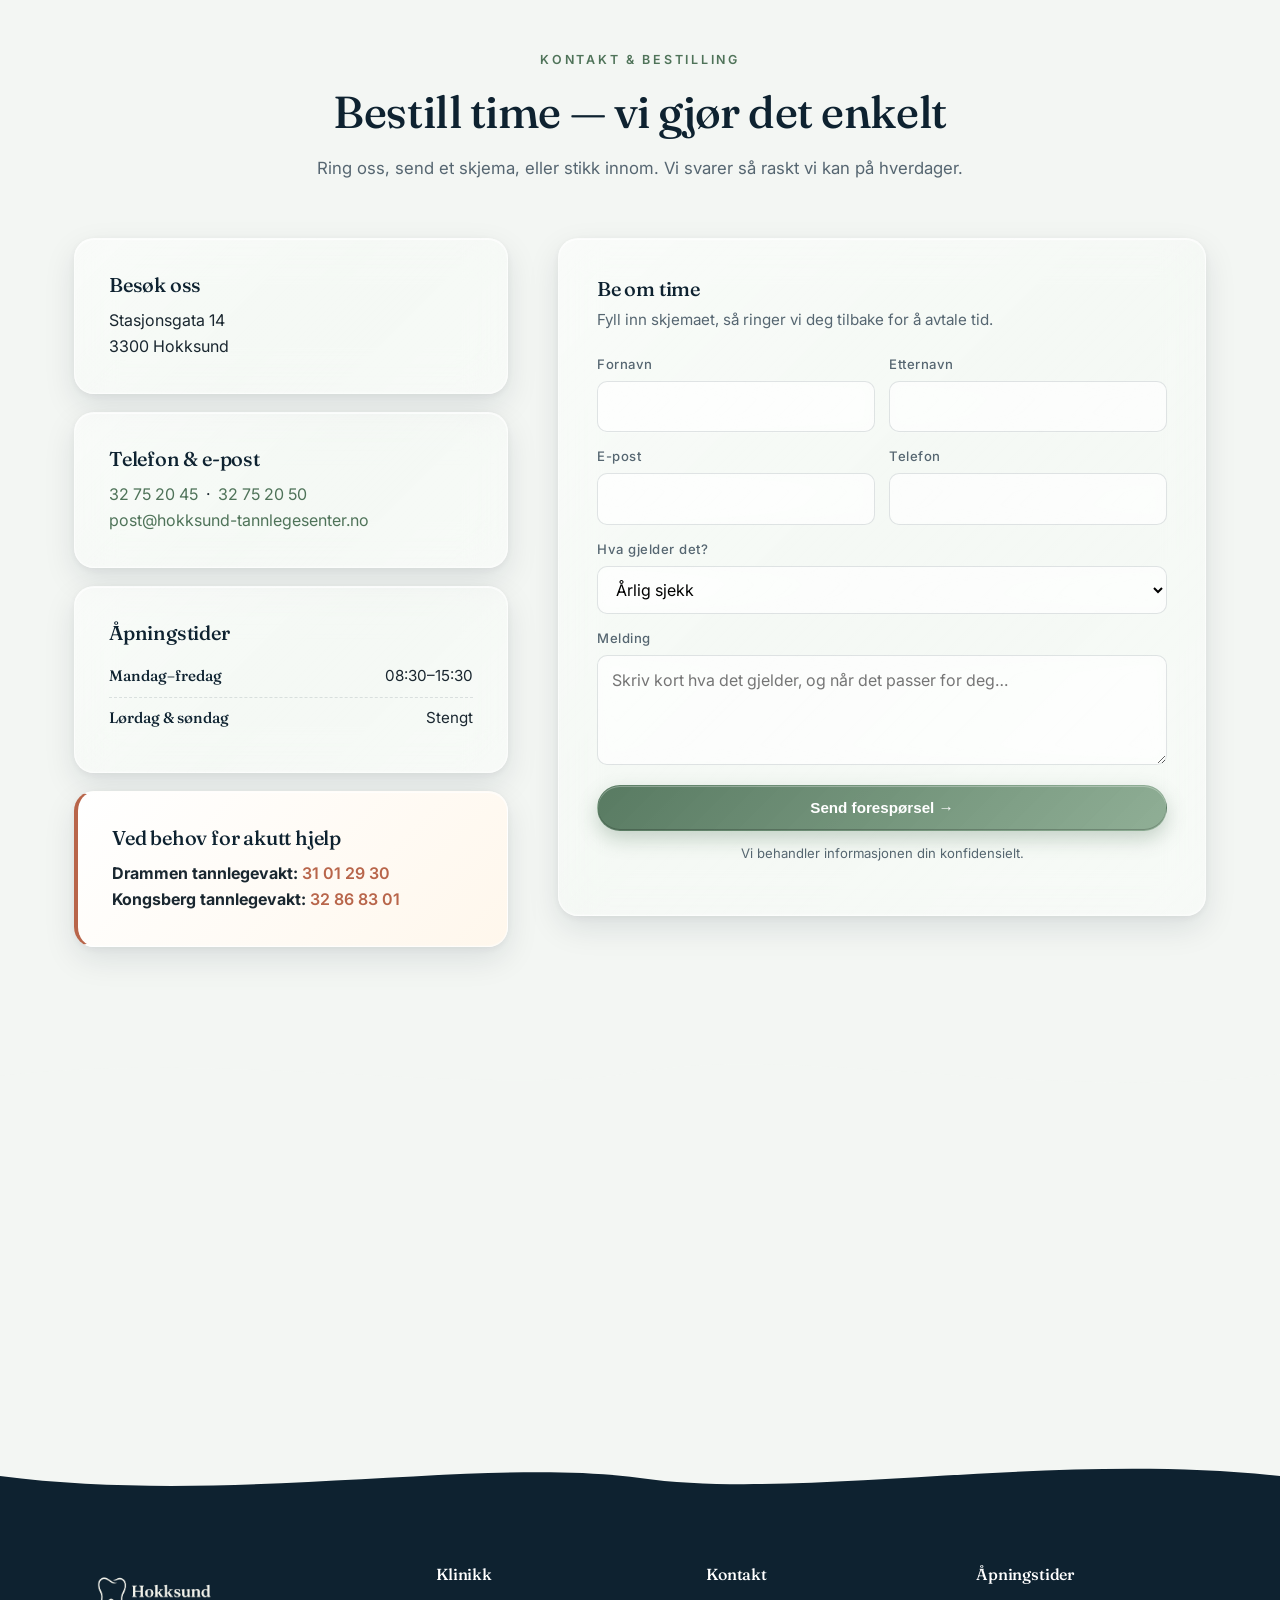
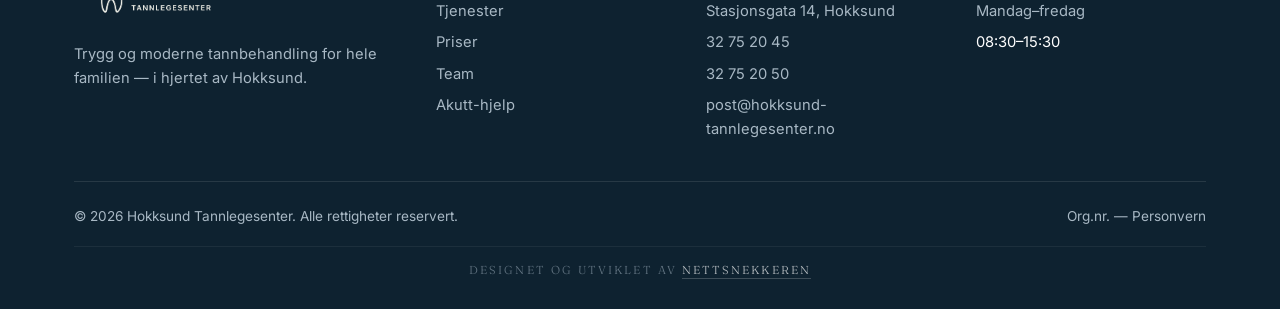
==== commit 1cc3a548: "feat(hero): legg tekst-overlay på gruppebildet — 'La oss ta vare på tennene dine. Ta den årlige sjek" ====
--- a/index.html
+++ b/index.html
@@ -54,7 +54,12 @@
   <div class="wrap hero-grid">
     <div class="hero-copy reveal">
       <h1>Velkommen til Hokksund Tannlegesenter</h1>
-      <img src="bilder/_TAB3661-Edit.jpg" alt="Teamet ved Hokksund Tannlegesenter" class="hero-team" />
+      <figure class="hero-team-wrap">
+        <img src="bilder/_TAB3661-Edit.jpg" alt="Teamet ved Hokksund Tannlegesenter" class="hero-team" />
+        <figcaption class="hero-team-caption">
+          La oss ta vare på tennene dine.<br/>Ta den årlige sjekken hos oss!
+        </figcaption>
+      </figure>
       <p class="lead">Trygg, moderne tannbehandling for hele familien — fra den årlige sjekken til estetikk, implantater og akutt-hjelp. Vi tar oss tid til deg.</p>
       <div class="hero-cta">
         <a href="#bestill" class="btn btn-primary">Bestill time</a>
--- a/styles.css
+++ b/styles.css
@@ -345,16 +345,29 @@
     margin-bottom:.5em;
   }
   .hero-copy h1 .accent{color:#ffffff;font-style:italic;font-weight:500}
-  .hero-team{
-    display:block;margin:0 auto 16px;
+  .hero-team-wrap{
+    position:relative;display:inline-block;margin:0 auto 16px;
     max-width:min(720px, 88%);
-    width:auto;
-    max-height:32vh;
-    height:auto;
-    object-fit:cover;
-    border-radius:20px;
+    border-radius:20px;overflow:hidden;
     box-shadow:0 24px 60px rgba(0,0,0,.30);
     border:1px solid rgba(255,255,255,.18);
+  }
+  .hero-team{
+    display:block;
+    width:100%;max-height:32vh;height:auto;
+    object-fit:cover;
+  }
+  .hero-team-caption{
+    position:absolute;left:0;right:0;bottom:0;
+    margin:0;padding:48px 24px 22px;
+    background:linear-gradient(180deg,rgba(0,0,0,0) 0%,rgba(0,0,0,.55) 60%,rgba(0,0,0,.78) 100%);
+    color:#fff;
+    font-family:'Fraunces',Georgia,serif;
+    font-size:clamp(1rem,2.2vw,1.5rem);
+    font-weight:500;
+    line-height:1.25;
+    letter-spacing:-0.01em;
+    text-align:center;
   }
   .hero-copy p.lead{color:#ffffff!important;font-weight:500}
   .hero-meta b{color:#fff!important;font-weight:600}
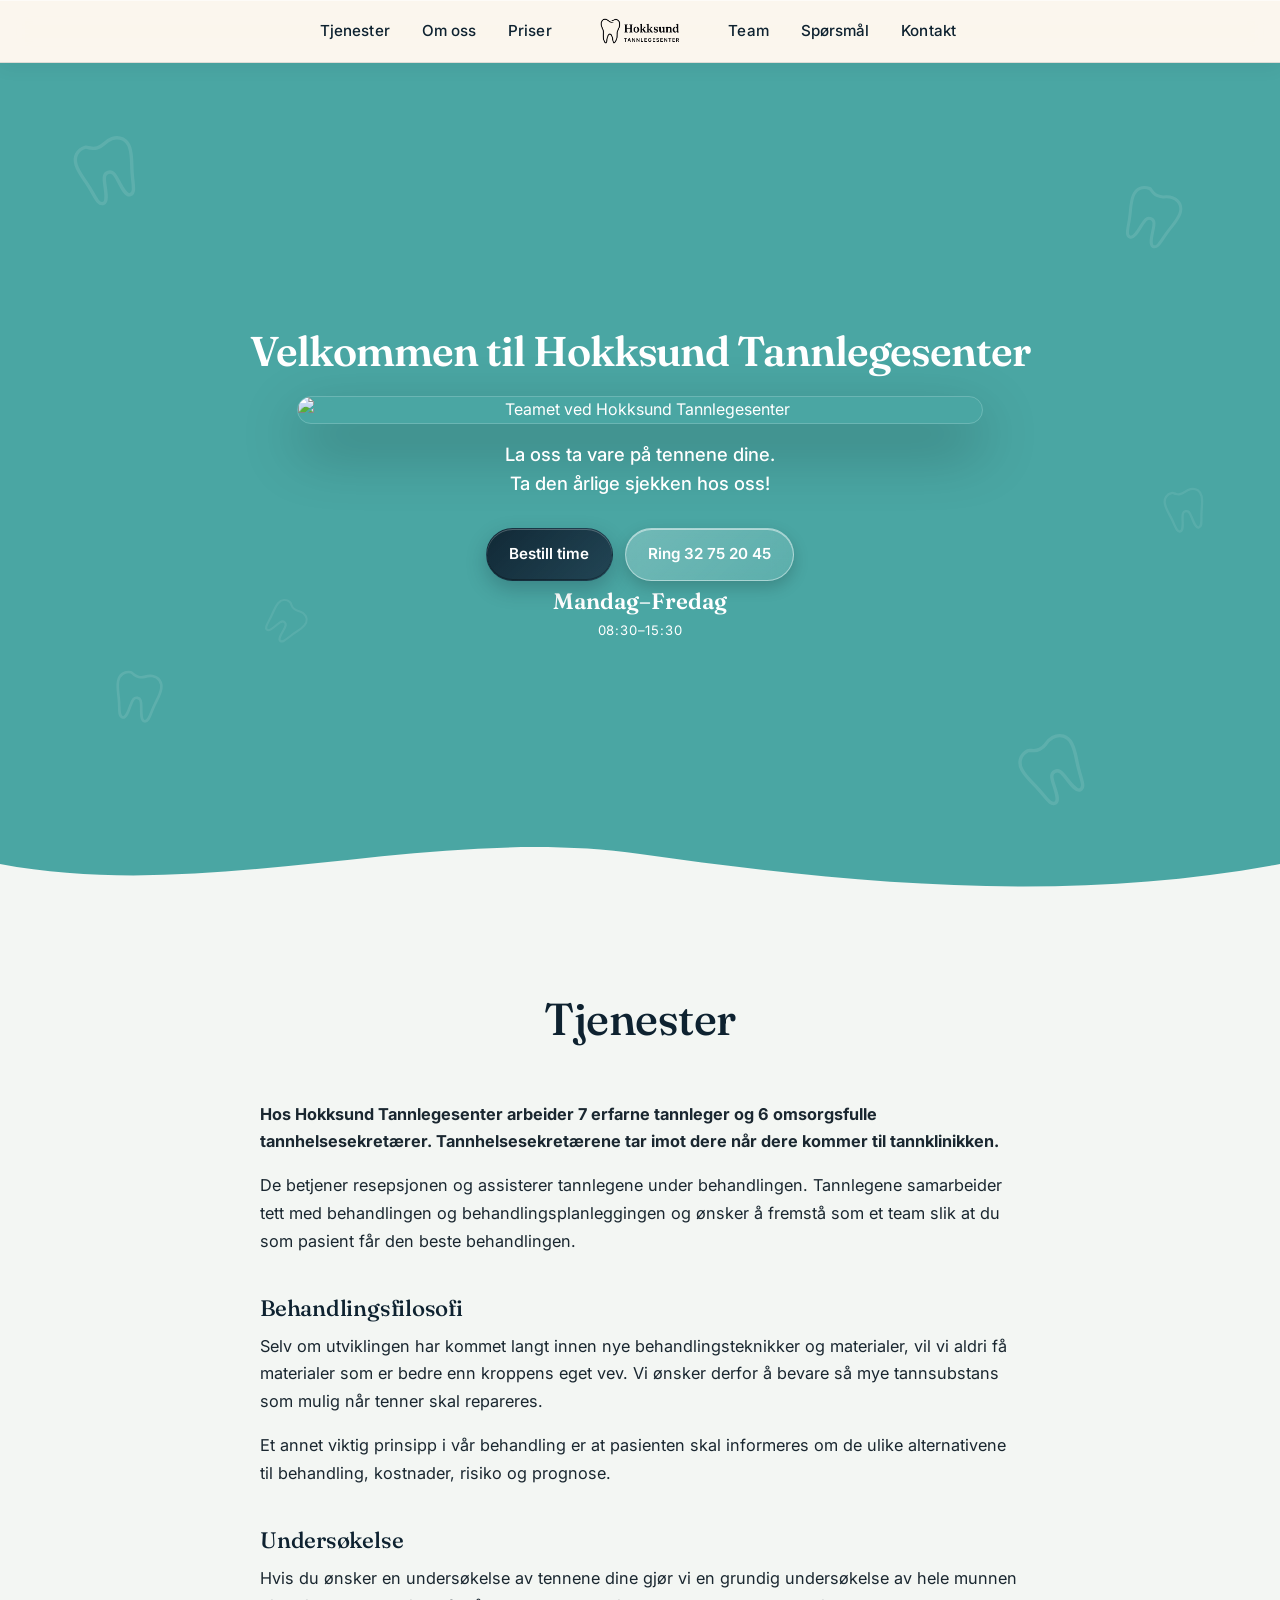
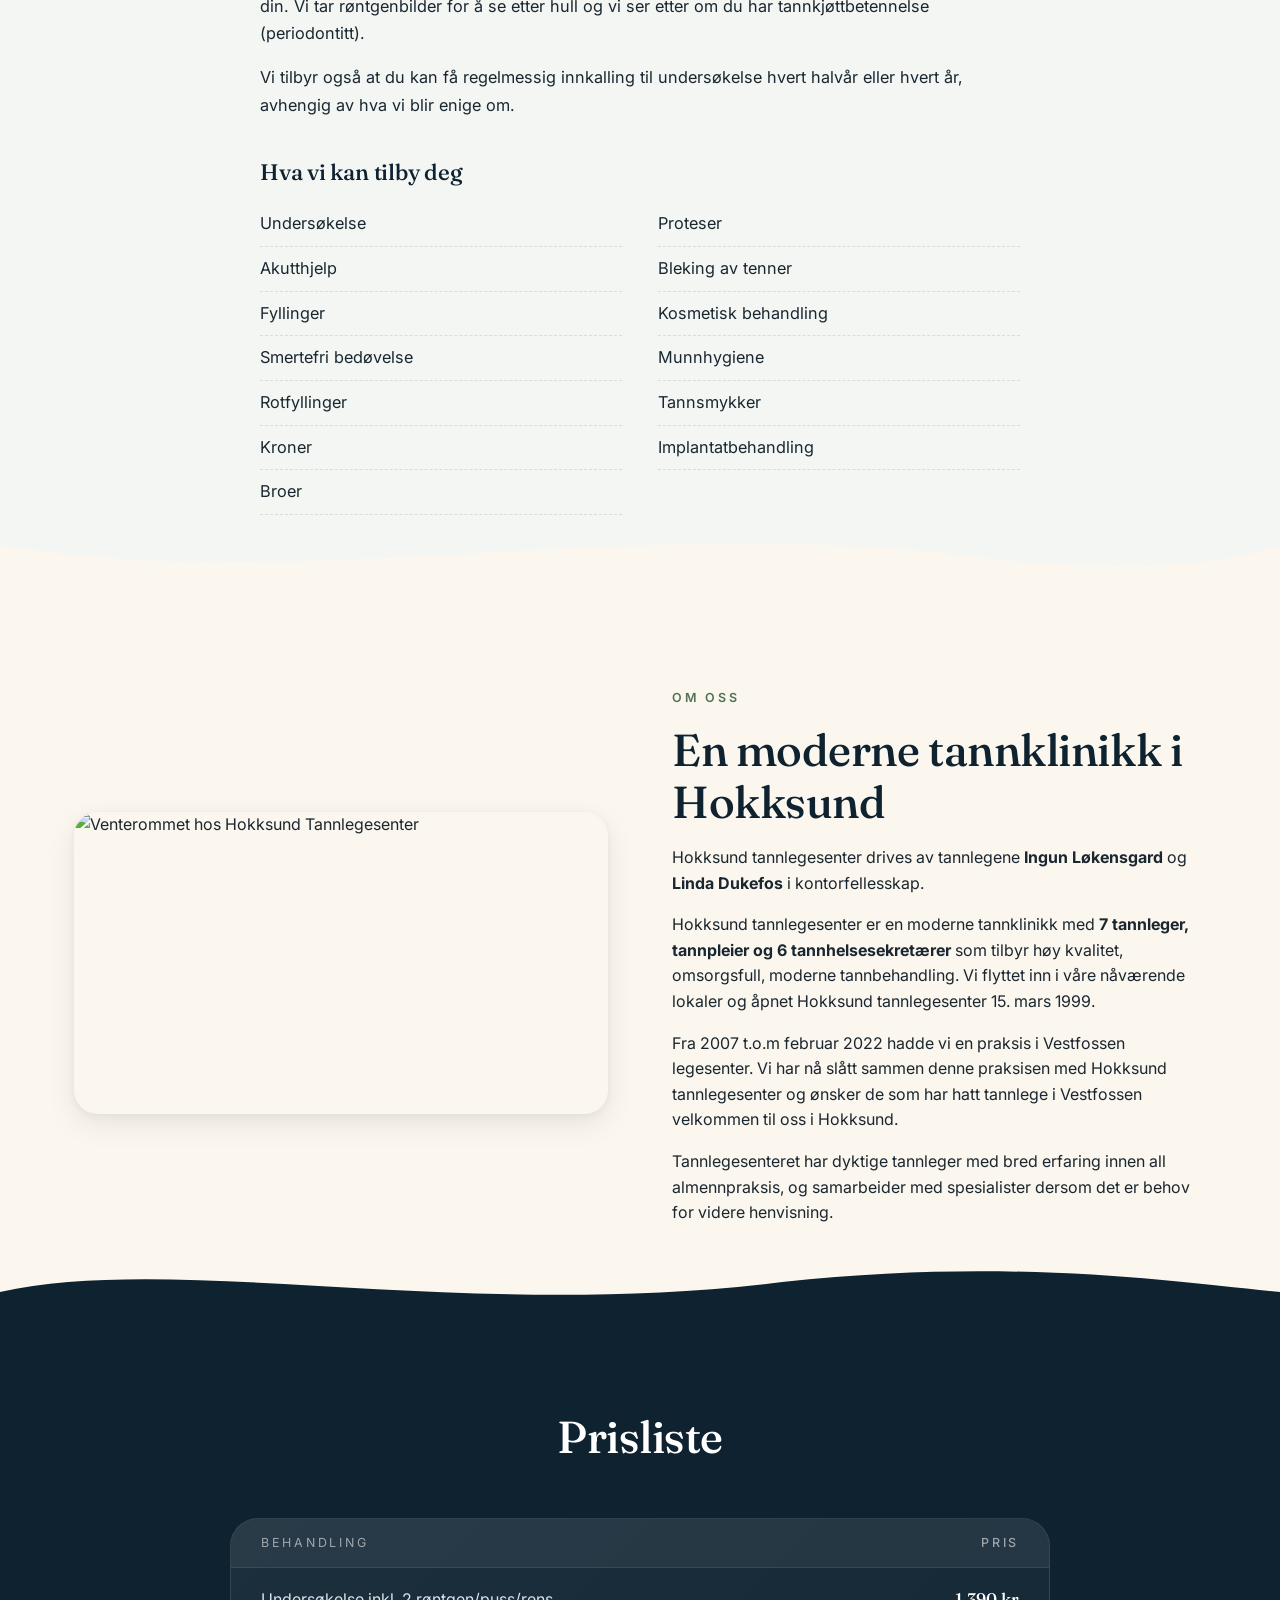
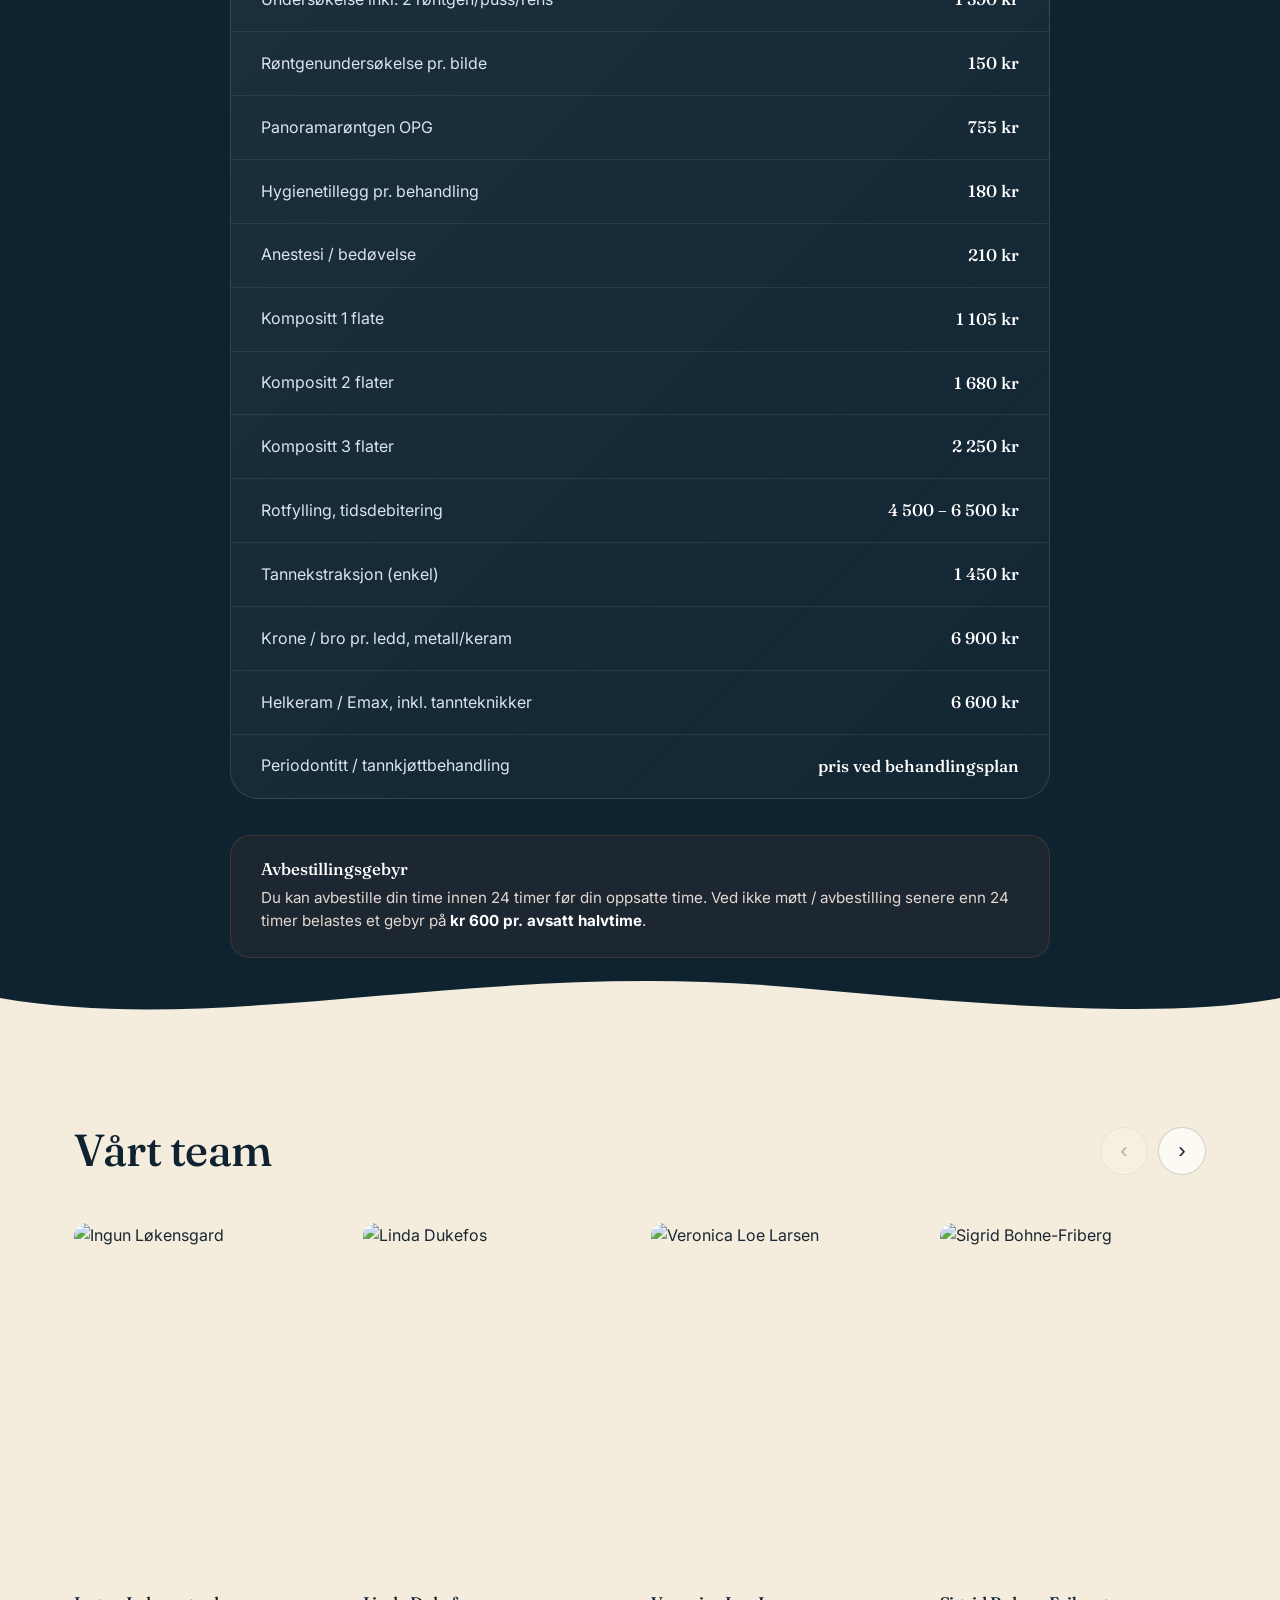
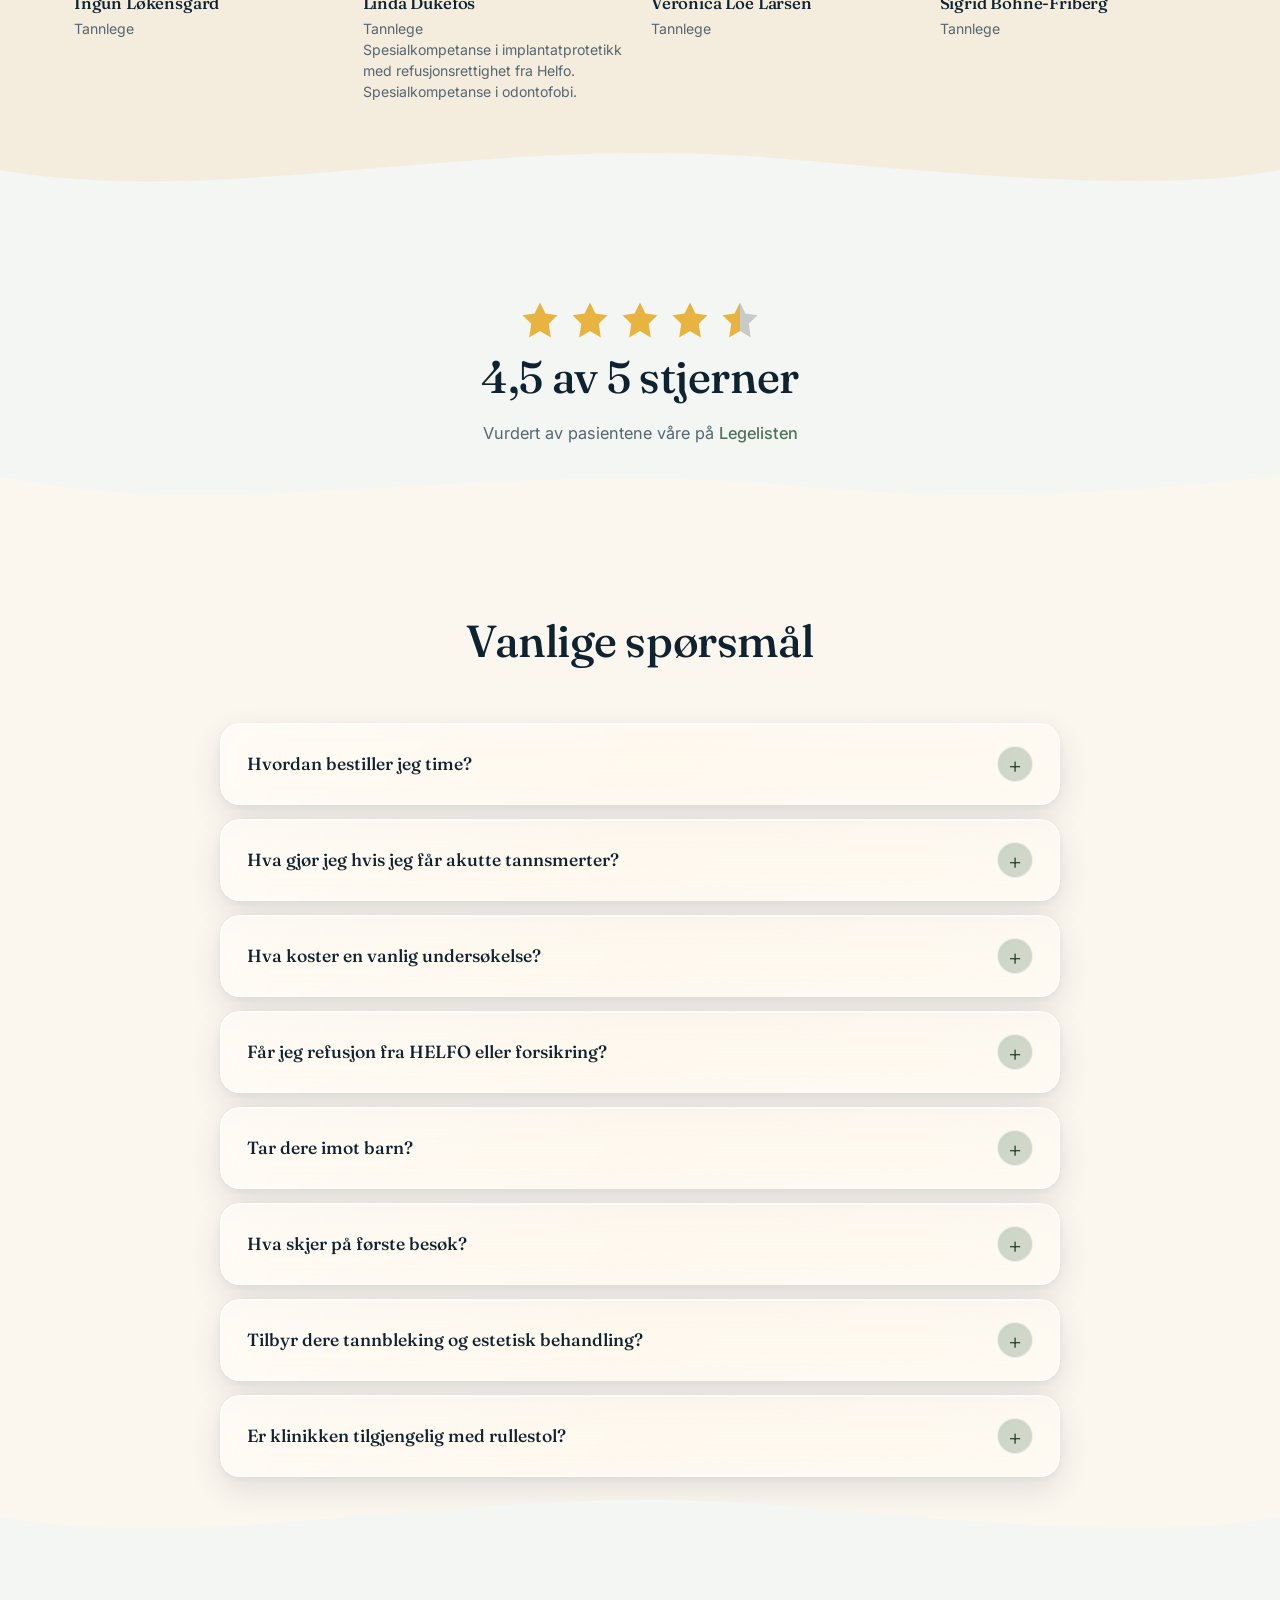
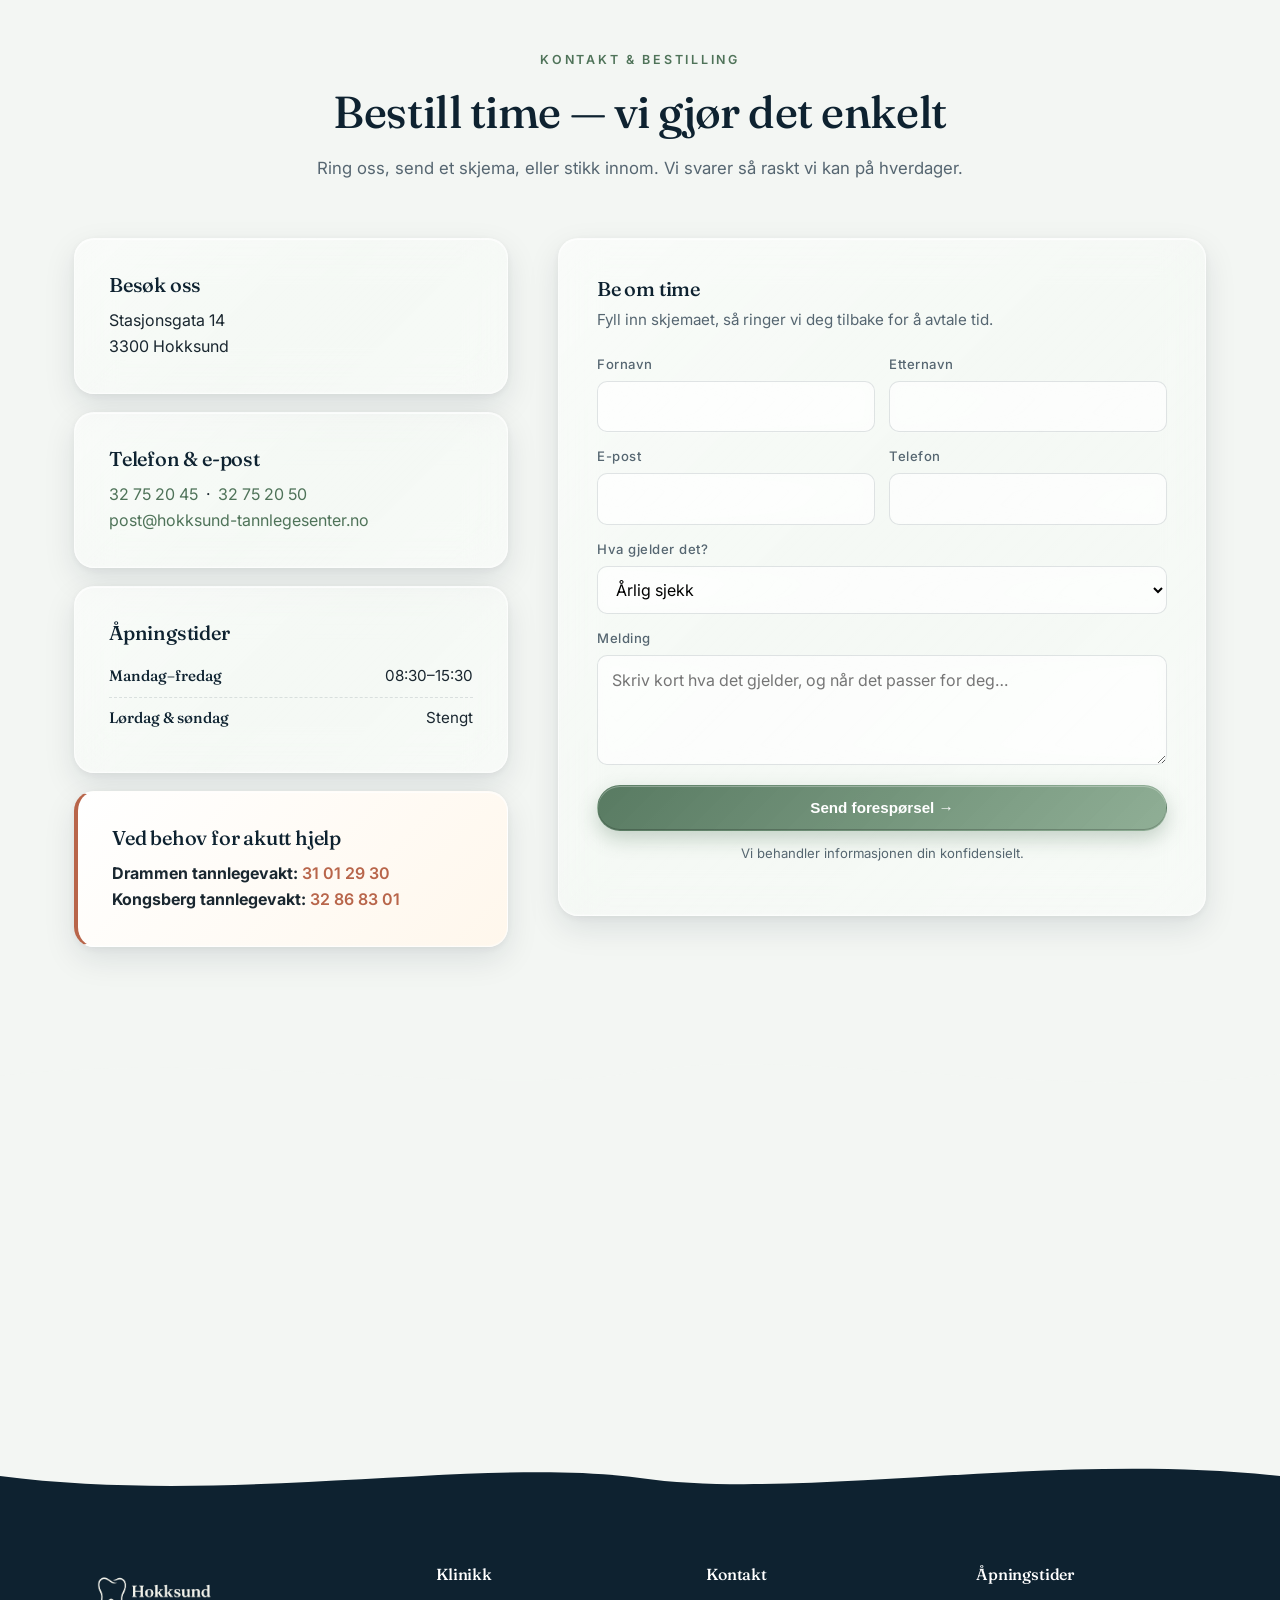
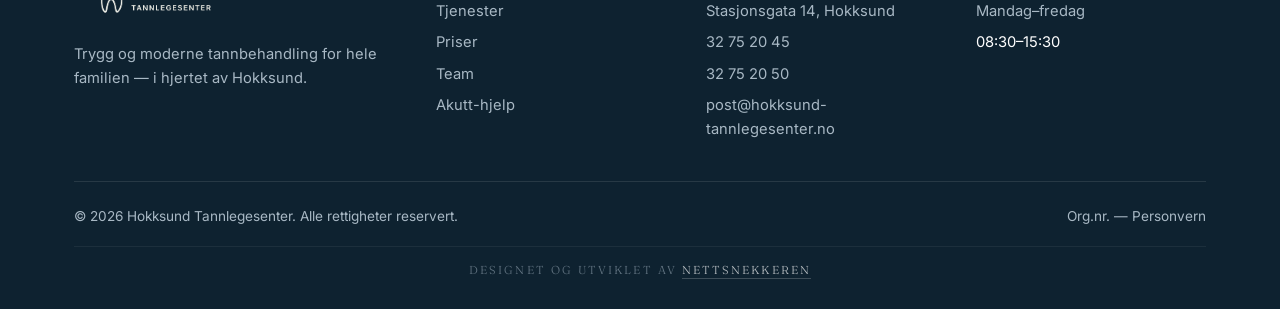
==== commit 65728af9: "content(hero): erstatt lead-tekst under bildet med 'La oss ta vare på tennene dine. Ta den årlige sj" ====
--- a/index.html
+++ b/index.html
@@ -54,13 +54,8 @@
   <div class="wrap hero-grid">
     <div class="hero-copy reveal">
       <h1>Velkommen til Hokksund Tannlegesenter</h1>
-      <figure class="hero-team-wrap">
-        <img src="bilder/_TAB3661-Edit.jpg" alt="Teamet ved Hokksund Tannlegesenter" class="hero-team" />
-        <figcaption class="hero-team-caption">
-          La oss ta vare på tennene dine.<br/>Ta den årlige sjekken hos oss!
-        </figcaption>
-      </figure>
-      <p class="lead">Trygg, moderne tannbehandling for hele familien — fra den årlige sjekken til estetikk, implantater og akutt-hjelp. Vi tar oss tid til deg.</p>
+      <img src="bilder/_TAB3661-Edit.jpg" alt="Teamet ved Hokksund Tannlegesenter" class="hero-team" />
+      <p class="lead">La oss ta vare på tennene dine.<br/>Ta den årlige sjekken hos oss!</p>
       <div class="hero-cta">
         <a href="#bestill" class="btn btn-primary">Bestill time</a>
         <a href="tel:+4732752045" class="btn btn-ghost">Ring 32 75 20 45</a>
--- a/styles.css
+++ b/styles.css
@@ -345,29 +345,16 @@
     margin-bottom:.5em;
   }
   .hero-copy h1 .accent{color:#ffffff;font-style:italic;font-weight:500}
-  .hero-team-wrap{
-    position:relative;display:inline-block;margin:0 auto 16px;
+  .hero-team{
+    display:block;margin:0 auto 16px;
     max-width:min(720px, 88%);
-    border-radius:20px;overflow:hidden;
+    width:auto;
+    max-height:32vh;
+    height:auto;
+    object-fit:cover;
+    border-radius:20px;
     box-shadow:0 24px 60px rgba(0,0,0,.30);
     border:1px solid rgba(255,255,255,.18);
-  }
-  .hero-team{
-    display:block;
-    width:100%;max-height:32vh;height:auto;
-    object-fit:cover;
-  }
-  .hero-team-caption{
-    position:absolute;left:0;right:0;bottom:0;
-    margin:0;padding:48px 24px 22px;
-    background:linear-gradient(180deg,rgba(0,0,0,0) 0%,rgba(0,0,0,.55) 60%,rgba(0,0,0,.78) 100%);
-    color:#fff;
-    font-family:'Fraunces',Georgia,serif;
-    font-size:clamp(1rem,2.2vw,1.5rem);
-    font-weight:500;
-    line-height:1.25;
-    letter-spacing:-0.01em;
-    text-align:center;
   }
   .hero-copy p.lead{color:#ffffff!important;font-weight:500}
   .hero-meta b{color:#fff!important;font-weight:600}
